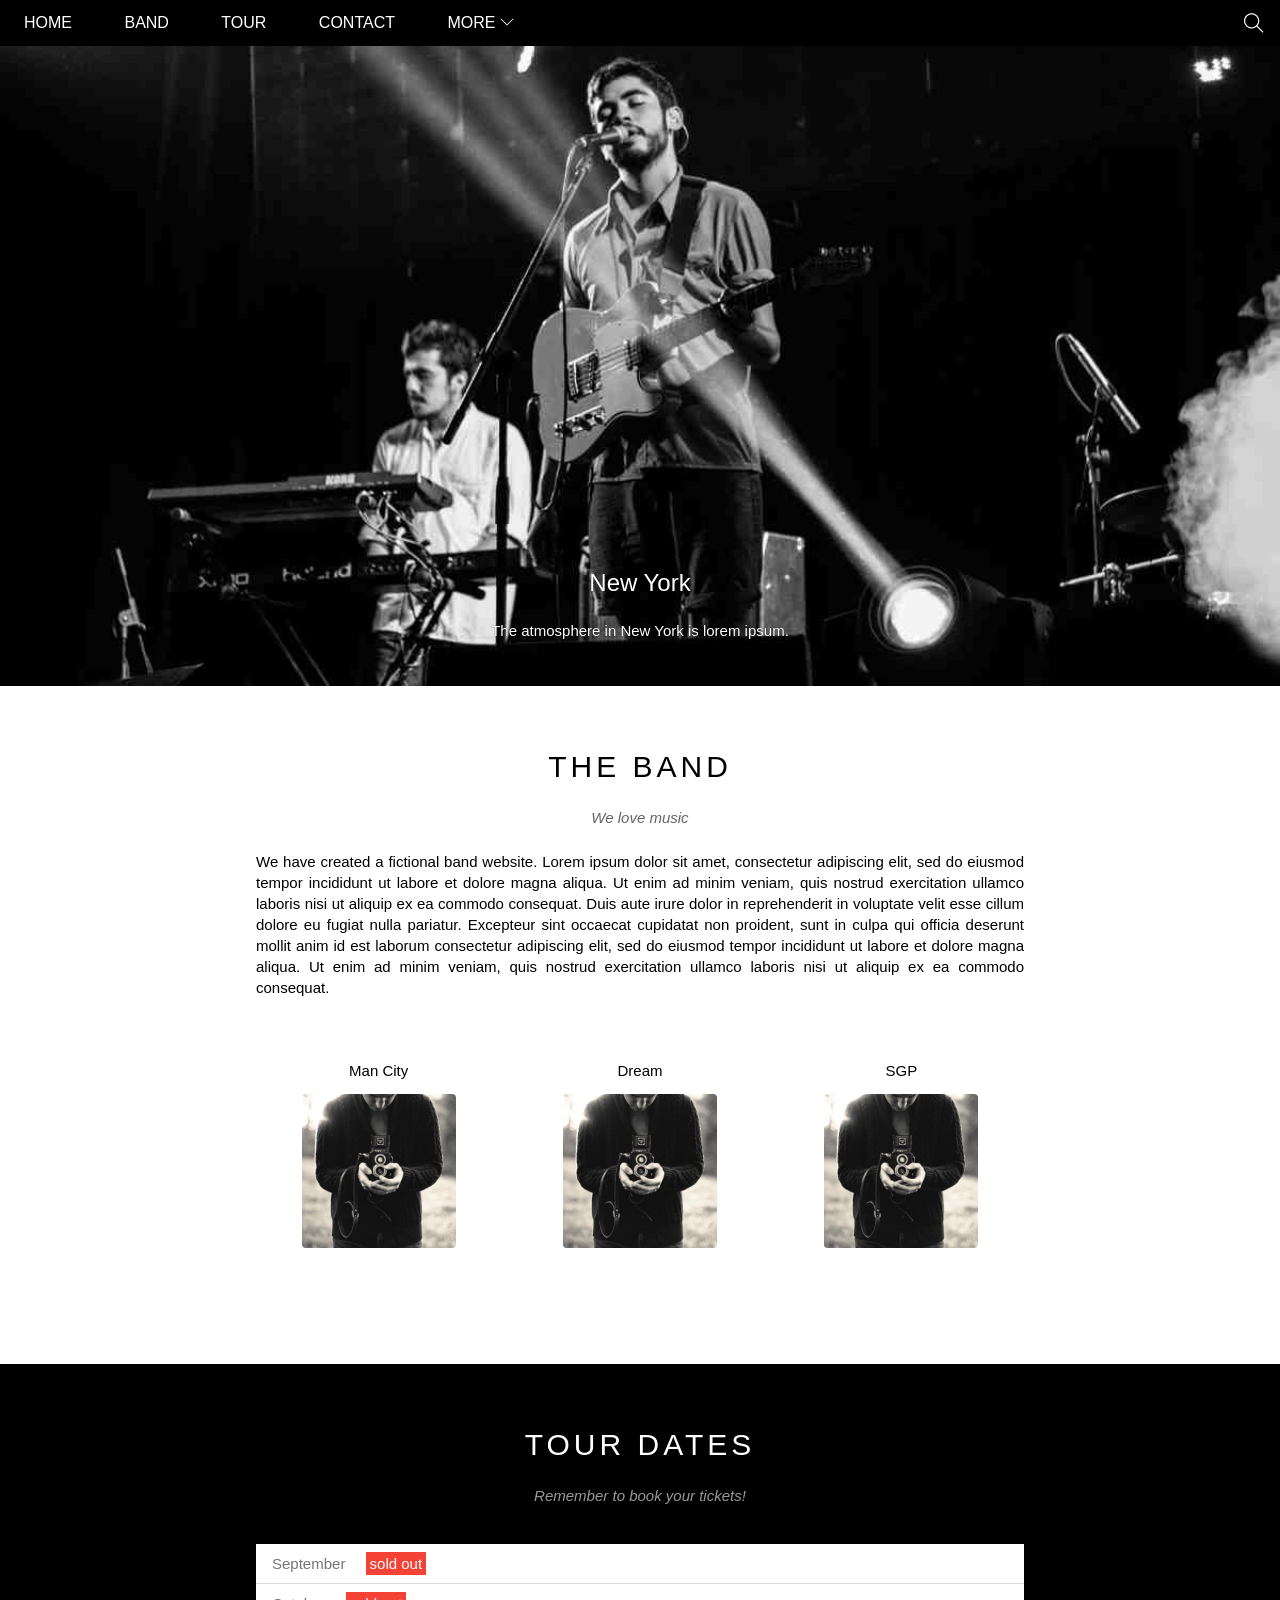
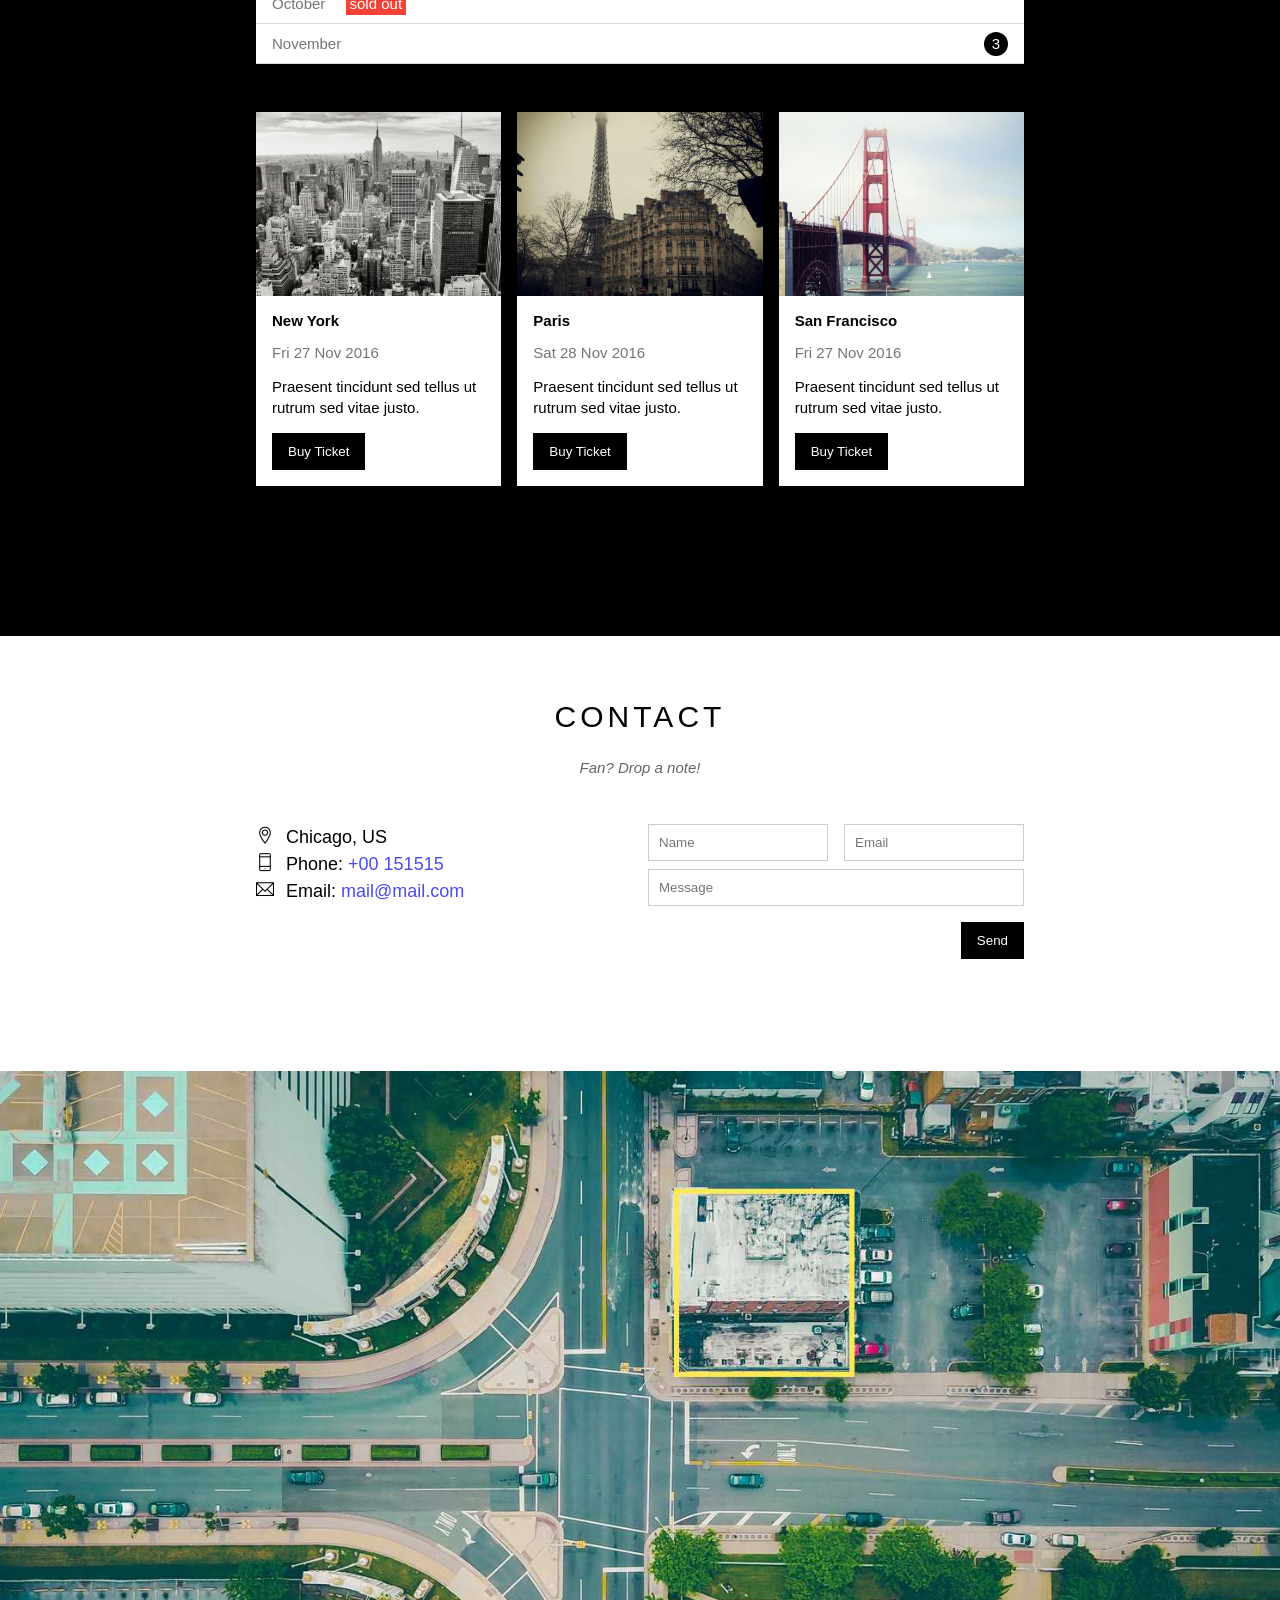
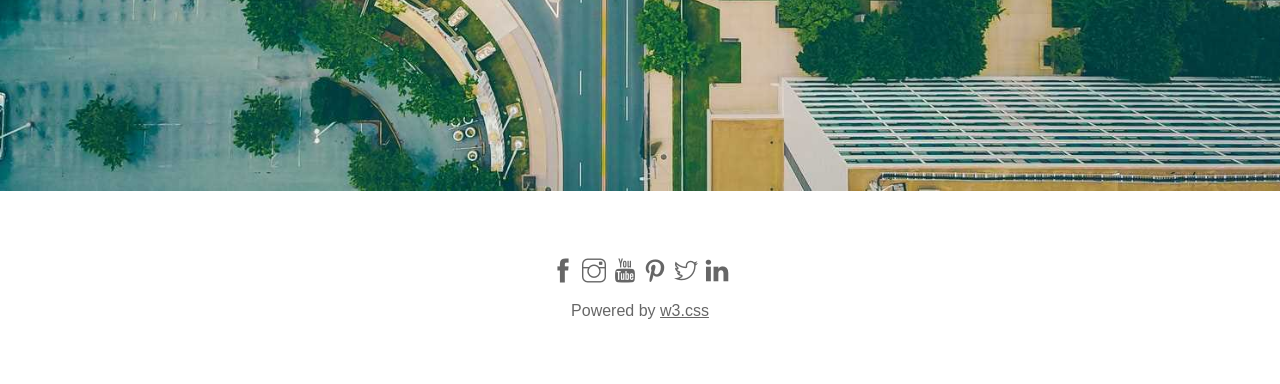
==== index.html @ 6ea6deee "add band web" ====
<!DOCTYPE html>
<html lang="en">
<head>
    <meta charset="UTF-8">
    <meta name="viewport" content="width=device-width, initial-scale=1.0">
    <title>TheBand</title>
    
    <link rel="stylesheet" href="./assets/css/style.css">
    <link rel="stylesheet" href="./assets/css/responsive.css">
    <link rel="stylesheet" href="./assets/fonts/themify-icons/themify-icons.css">

<body>
 <div id="main">
    <div id="header">
        <!-- begin nav -->
        <ul id="nav">
            <li><a href="#">Home</a></li>
            <li><a href="#band">Band</a></li>
            <li><a href="#tour">Tour</a></li>
            <li><a href="#contact">Contact</a></li>
            <li>
                
                <a href="#">
                    More
                    <i class="nav-arrow-down ti-angle-down"></i>
                </a>
                <ul class="subnav"> <!-- thằng này là ul quản lý trực tiếp nên thay bằng div sẽ ko còn tính list -->
                    <li><a href="#">Merchandise</a></li>
                    <li><a href="#">Extras</a></li>
                    <li><a href="#">Media</a></li>
                </ul>
            </li>
        </ul>

        <!-- end: nav -->
        
         <!--moblie-menu   -->
        <div id="moblie-menu" class="moblie-menu-btn">
            <i class="menu-icon ti-menu"></i>
        </div>
        <!-- begin search  -->
        <div class="search-btn">
            <i class="search-icon ti-search"></i>
        </div>
        <!-- end search -->
    </div>

    <div id="slider">
        <div class="text-content">
            <h2 class="text-heading">New York</h2>
            <div class="text-description">The atmosphere in New York is lorem ipsum.</div>
        </div>
    </div>

    <div id="content">
        
            <!-- about -->
            <div id="band" class="content-section">
                <h2 class="section-heading">THE BAND</h2>
                <p class="section-sub-heading">We love music</p>
                <p class="about-text">We have created a fictional band website. Lorem ipsum dolor sit amet, consectetur adipiscing elit, sed do eiusmod tempor incididunt ut labore et dolore magna aliqua. Ut enim ad minim veniam, quis nostrud exercitation ullamco laboris nisi ut aliquip ex ea commodo consequat. Duis aute irure dolor in reprehenderit in voluptate velit esse cillum dolore eu fugiat nulla pariatur. Excepteur sint occaecat cupidatat non proident, sunt in culpa qui officia deserunt mollit anim id est laborum consectetur adipiscing elit, sed do eiusmod tempor incididunt ut labore et dolore magna aliqua. Ut enim ad minim veniam, quis nostrud exercitation ullamco laboris nisi ut aliquip ex ea commodo consequat.
                </p>
                <div class="row members-list">
                    <!-- thêm col col-third  thừa hưởng thuộc tính cột -->
                    <div class="col col-third s-col-full mt-32 text-center">
                        <p class="member-name">Man City</p>
                        <img src="./assets/img/band/member.jpg" alt="Name"class="member-img">
                    </div>
                    <!-- item 2 -->
                    <div class="col col-third s-col-full mt-32 text-center">
                        <p class="member-name">Dream</p>
                        <img src="./assets/img/band/member.jpg" alt="Name"class="member-img">
                    </div>
                    <!-- item 3 -->
                    <div class="col col-third s-col-full mt-32 text-center">
                        <p class="member-name">SGP</p>
                        <img src="./assets/img/band/member.jpg" alt="Name" class="member-img">
                    </div>

                    <div class="clear"></div>
                </div>

            </div>

            <!-- Tour-section -->
            <div id="tour" class="tour-section">
                <div class="content-section">
                    <h2 class="section-heading textwhile">TOUR DATES </h2>
                    <p class="section-sub-heading textwhile">Remember to book your tickets! </p>
                    
                    <!-- ticket -->
                <ul class="ticket-list">
                    <li>September <span class="sold-out">sold out </span></li>
                    <li>October  <span class="sold-out">sold out </span></li>
                    <li>November <span class="quantity">3</span></li>
                </ul>

                    <!-- place -->
                    <div class="row place-list">
                        <div class="col col-third s-col-full mt-32">
                            <img src="./assets/img/places/place1.jpg" alt="NewYork" class="place-img">
                            <div class="place-body">
                                <h3 class="place-heading">New York</h3>
                                <p class="place-time">Fri 27 Nov 2016</p>
                                <p class="place-desc">Praesent tincidunt sed tellus ut rutrum sed vitae justo.</p>
                                <button href="" class="btn js-buy-tickets s-full-width">Buy Ticket</button>
                            </div>
                        </div>

                        <div class="col col-third s-col-full mt-32">
                            <img src="./assets/img/places/place2.jpg" alt="NewYork" class="place-img">
                            <div class="place-body">
                                <h3 class="place-heading">Paris</h3>
                                <p class="place-time">Sat 28 Nov 2016</p>
                                <p class="place-desc">Praesent tincidunt sed tellus ut rutrum sed vitae justo.</p>
                                <button href="" class="btn js-buy-tickets s-full-width">Buy Ticket</button>
                            </div>
                        </div>

                        <div class="col col-third s-col-full mt-32">
                            <img src="./assets/img/places/place3.jpg" alt="NewYork" class="place-img">
                            <div class="place-body">
                                <h3 class="place-heading">San Francisco
                                </h3>
                                <p class="place-time">Fri 27 Nov 2016</p>
                                <p class="place-desc">Praesent tincidunt sed tellus ut rutrum sed vitae justo.</p>
                                <button href="" class="btn js-buy-tickets s-full-width">Buy Ticket</button>
                            </div>
                        </div>

                        <div class="clear"></div>

                    </div>

                </div>

            </div>

            <!-- CONTACT -->
            <div id="contact" class="content-section">
                <h2 class="section-heading">CONTACT </h2>
                <p class="section-sub-heading">Fan? Drop a note! </p>
           
                <div class="row contact-content">
                    <div class="col col-half s-col-full contact-info">
                        <p><i class="ti-location-pin"></i>Chicago, US</p>
                        <p><i class="ti-mobile"></i>Phone: <a href="tel:+00 151515">+00 151515</a></p>
                        <p><i class="ti-email"></i>Email: <a href="mailto:mail@mail.com">mail@mail.com</a> </p>
                       
                    </div>
                    <div class="col col-half s-col-full contact-form">
                        <form action="">

                                <div class="row">
                                    <div class="col col-half s-col-full">
                                        <input type="text" name="" id="" placeholder="Name" required class="form-control">
                                    </div>
                                    
                                    <div class="col col-half s-col-full s-mt-8">
                                        <input type="text" name="" id="" placeholder="Email" required class="form-control">
                                    </div>
                                    <!-- <div class="clear"></div> -->
                                </div>
                                 
                                <div class="row mt-8">
                                    <div class="col col-full">
                                        <input type="text" name="" id="" placeholder="Message"  class="form-control ">
                                    </div>
                                </div>

                                <input class="contact-submit-btn btn mt-16 pull-right s-full-width" type="submit" value="Send">
                        </form>

                    </div>
                </div>
            </div>
            <!-- end Contact section -->
            <div class="map-section">
                <img src="assets/img/map.jpg" alt="Map">
            </div>
            
    </div>

    <div id="footer">
        <div class="socials-list">
            <a href=""><i class="ti-facebook"></i></a>
            <a href=""><i class="ti-instagram"></i></a>
            <a href=""><i class="ti-youtube"></i></a>
            <a href=""><i class="ti-pinterest"></i></a>
            <a href=""><i class="ti-twitter"></i></a>
            <a href=""><i class="ti-linkedin"></i></a>
        </div>
        <p class="coppyright">Powered by <a href="">w3.css</a> </p>
    </div>

 </div>



<!-- modal js-modal -->
 <div class="modal js-modal">
    <div class="modal-container js-modal-container">
        <div class="modal-close js-modal-close">
            <i class="ti-close"></i>
        </div>

        <header class="modal-header">
            <i class="modal-heading-icon ti-bag"></i>
            Tickets
        </header>

        <div class="modal-body">
            <label for="ticket-quantity" class="modal-label">
                <i class="ti-shopping-cart"></i>
                Tickets, $15 per person
            </label>
            <input id="ticket-quantity" type="text" class="modal-input" placeholder="How many?">

            <label for="ticket-email" class="modal-label">
                <i class="ti-user"></i>
                Send To
            </label>
            <input id="ticket-email" type="text" class="modal-input" placeholder="Enter Email">
            
            <button class="buy-tickets">
                Pay
                <i class="ti-check"></i>
            </button>
        </div>

        <footer class="modal-footer">
            <p class="modal-help">Need <a href="#">Help?</a></p>
        </footer>

    </div>

 </div>

 <!--reponsive  -->
 <script>
   var header = document.getElementById('header');
   var moblieMenu = document.getElementById('moblie-menu');
   var headerHeight = header.clientHeight;
//đóng mở moblie menu
   moblieMenu.onclick=function(){
    var isClose = header.clientHeight===headerHeight ;
    // có bug ìf ss trực tiếp clientHeight=== 46;
    if(isClose){
        header.style.height='auto';
    }else{
        header.style.height='46px';
    }
   }
   //tự động đóng menu
   var menuItems =document.querySelectorAll('#nav li a[href*="#"]');
   for(var i=0;i<menuItems.length;i++){
    var menuItem=menuItems[i];

    menuItem.onclick=function(event){       
        //anh chị em liền kế chứa sub nav this thằng bấm kt ae liền kề
        var isParentMenu =this.nextElementSibling&&this.nextElementSibling.classList.contains('subnav');
        console.log(this);
            if(!isParentMenu){
            header.style.height=null;}
            else{
                event.preventDefault();
            }
        }

   }


 </script>

<!-- modal js -->
 <script>
    //gọi biến mới
    const buyBtns = document.querySelectorAll('.js-buy-tickets')
    const modal = document .querySelector('.js-modal')
    const modalClose = document .querySelector('.js-modal-close')
    const modalContainer =document .querySelector('.js-modal-container')
    //hiển thị mdal mua vé (thêm class open và modal)
    function showBuyTickets(){
        modal.classList.add('open')
    }
    //hàm ẩn modal mua vé (gỡ bỏ class open vào modal)
    function hideBuyTickets(){
        modal.classList.remove('open')
    }
    //lặp qua từng thẻ button và nghe hành vi click
    for(const buyBtn of buyBtns ){
        buyBtn.addEventListener('click',showBuyTickets)
        
    }
    //nghe click vào close
    modalClose.addEventListener('click',hideBuyTickets)
   
    //tính chất nổi bọt của sự kiện
    modal.addEventListener('click',hideBuyTickets)
    //ngừng hành vi nổi bọt từ modalContainer
    modalContainer.addEventListener('click',function () {
        event.stopImmediatePropagation()
    })
 </script>

</body>
</html>
---- assets/css/style.css ----
/* reset Css */
*{
    padding: 0;
    margin: 0;
    box-sizing: border-box;
}
html {
    font-family: Arial, Helvetica, sans-serif;
    scroll-behavior: smooth;
}

/*
----Quy tắc---- 
1.Từ trên xuống dưới
2.Từ ngoài vào trong
3.Tổng quan đến chi tiết 
*/

/* 
1. Vị trí
2. Kích thước (with,height)
3. Kiểu dáng
4. Màu sắc
 */
/* common */
.clear{
    clear: both;
}

.textwhile{
    color: #ffff !important;
}

.text-center{
    text-align: center !important;
}

.row{
    margin-left: -8px;
    margin-right: -8px;
}
.row::after{
    content: " ";
    display: block;
    clear: both;
}
/* thừa hưởng class col và tái sử dụng đc trong tương lai*/
.col{
    float:left;
    padding-left: 8px;
    padding-right: 8px;
}
.col-full{
    width: 100%;
}
.col-half{
    width: 50%;
}
.col-third{
    width: 33.33333%;
}

.mt-8{
    margin-top: 8px !important; 
}
.mt-16{
    margin-top: 16px !important; 
}
.mt-32{
    margin-top: 32px !important; 
}

.btn{
    display: inline-block;
    background-color: #000;
    color: #fff;
    text-decoration: none;
    padding: 11px 16px;
    border: none;
    cursor: pointer;
    appearance: none;
    /* -webkit-appearance: none; nếu mở bằng safari */
}

.btn:hover{
    background-color: #ccc;
    color: #000;
}

.pull-right{
    float: right !important;
}
    
 /* main */

#header{
    position: fixed;
    top: 0;
    width: 100%;
    height: 46px;
    background-color: #000;
    z-index: 1;  
}
#nav{
    display: inline-block;
}
#nav, .subnav {
 list-style-type:none;
}
#nav > li{
    display: inline-block;
}
#nav  li{
    /* display: inline-block; */
    position: relative;
  
}
#nav>li>a{
    color: #fff;
    text-transform: uppercase;
}
#nav li a{
    text-decoration: none;
    line-height: 46px;
    padding: 0 24px;
    display: block;
}
#nav li:hover .subnav{
    display: block;
}
#nav >li:hover > a,
#nav .subnav li:hover a
/* #nav li:hover > a */
{
    color: #000;
    background-color: #ccc;
}

#nav .subnav{
    /* để subnav trực tiếp tương lai sẽ trùng */
    display: none;
    position: absolute;   /* đang lấy thằng #nav  li làm gốc */
    background-color: #fff;
    box-shadow: 0 0 10px rgba(0,0 ,0, 0.3);
    min-width: 160px;
    /* set vị trí chắc */
    top: 100%;
    left: 0;
}

#nav .subnav a{
    color: #000;
    padding: 0 12px;
    line-height: 38px;
}
#nav .nav-arrow-down{
    font-size: 14px;
}

#header .moblie-menu-btn{
    position: absolute;
    top: 0px;
    right: 0px;
    display: none;
}
#header .moblie-menu-btn,
#header .search-btn{
    float: right;
    /* kéo sang phải */
    padding: 0 16px;
}
#header .moblie-menu-btn:hover{
    color: #000;
    background-color: #ccc;
}
#header .moblie-menu-btn:hover .menu-icon{
    color: #000;
}
#header .search-btn:hover{
    background-color: #f44336;
    cursor: pointer;
}
#header .menu-icon,
#header .search-icon{
    color: #ffff;
    font-size: 20px;
    line-height: 46px;
}
#slider{
    position: relative;
    margin-top: 46px;
    padding-top: 50%;
    /* chiều cao = 50% chiều ngang của chinh nó */
    background: url('../img/slider/slider1.jpg') top center / cover no-repeat;
}
#slider .text-content{
    position: absolute;
    bottom: 47px;
    color: #ffff;
    text-align: center;
    width: 100%;
    text-shadow: 0 0 1px #000;
    /* Cach 2 : Căn giữa */
    /* left: 50%;
    transform: translateX(-50%); */
    /* or right =0; left =0 */
}

.text-heading{
    font-weight: 500;
    font-size: 24px;
}

.text-description{
    font-size: 15px;
    margin-top: 25px;
    text-shadow: 0 0 1px #000;
}

#content .content-section{
    width: 800px;
    max-width: 100%;
    padding: 64px 0 112px;
    margin-left: auto;
    margin-right: auto;
    padding-left: 16px;
    padding-right: 16px;
}
#content .section-heading{
    text-align: center;
    font-size: 30px;
    font-weight: 500;
    letter-spacing: 4px;
}

#content .section-sub-heading{
    text-align: center;
    font-size: 15px;
    margin-top: 25px;
    font-style: italic;
    opacity: 0.6;
}
#content .about-text{
    margin-top: 25px;
    font-size: 15px;
    text-align: justify;
    line-height: 1.4;
}
#content .members-list{
    margin-top: 32px;
  
    
}

#content .member-name{
    font-size: 15px;
}
#content .member-img{
    width: 154px;
    margin-top: 15px;
    border-radius: 4px;
}


/* Tour-section */
.tour-section{
    background-color: #000;
}
.ticket-list{
    background-color: #fff;
    margin-top: 40px;
    list-style: none;
}
.ticket-list li{
    color: #757575;
    font-size: 15px;
    padding: 11px 16px;
    border-bottom: 1px solid #ddd;
}
.ticket-list .sold-out{
    background-color: #f44336;
    padding: 3px 4px;
    color: #ffff;
    margin: 0 0 0 16px;

}
.ticket-list .quantity{
    float: right;
    width: 24px;
    height:24px ;
    border-radius: 50%;    
    background-color: #000;
    text-align: center;
    line-height: 24px;
    color: #ffff;
    margin-top: -3px;
    /* magin - có foat mới dùng được
    nó thành block mới đặt with heigh đc*/
}

/* Place */
.place-list{
    margin-top: 16px;
    margin-bottom: 38px;
}

.place-img{
    width: 100%;
    display: block;
}
.place-img:hover{
    opacity: 0.8;
}
.place-body{
    padding: 16px;
    font-size: 15px;
    background-color: #ffff;
}

.place-heading{
    font-size: 15px;
    font-weight: 600;

}

.place-time{
margin-top: 15px;
color: #757575;
}

.place-desc{
margin: 15px 0;
line-height: 1.4;
}




/* contact from */
.contact-content{
    margin-top:48px ;

}
.contact-info{
    font-size:18px;
    line-height: 1.5;
}
.contact-info i[ class*="ti-"]{
    width: 30px;
    display: inline-block;
}
.contact-info a{
    color: #0000ee;
    opacity:0.7;
    text-decoration: none;
}
.contact-info a:hover{
    color: #0000ee;
    opacity:1;
}
.contact-form{
    font-size: 15px;
}

.contact-form .form-control{
    padding:10px ;
    border:1px solid;
    width: 100%;
    color: #ccc;
}
/* Map section*/
.map-section img{
    width: 100%;

}

/* footer */
#footer{
    padding: 64px 16px;
    text-align: center;

}

#footer .socials-list{
    font-size: 24px;
}

#footer .socials-list a{
    color: rgba(0,0,0,0.6);
    text-decoration: none;
}

#footer .coppyright a:hover,
#footer .socials-list a:hover{
    color: rgba(0,0,0,0.4);
}

#footer .coppyright{
  margin-top: 15px;
  color: rgba(0,0,0,0.6);
}
#footer .coppyright a{
    color: rgba(0,0,0,0.6);
  }

/* modal */
.modal{
    position: fixed;
    top: 0;
    right: 0;
    left: 0;
    bottom: 0;
    background-color: rgba(0,0 ,0, 0.3);
    align-items: center;
    justify-content: center;
    display: none;
    /* ẩn hiện tiket */
}
.modal.open{
    /* class ni để tạm js bật nó lên */
    display: flex;
}

.modal-container{
    background-color: #fff;
    width: 900px;
    max-width: calc(100% - 32px);
    min-height: 200px;
    position: relative;
    animation: modalFadeIn ease.5s;
}
header.modal-header {
    background-color: rgb(0, 150, 136);
    height: 130px;
    display: flex;
    align-items: center;
    justify-content: center;
    font-size: 30px;
    color: #ffff;
}
.modal-heading-icon {
    margin-right: 16px;
}
.modal-close {
    position: absolute;
    right: 0;
    top: 0;
    padding: 16px;
    cursor:pointer;
    opacity: 0.9;
}
.modal-close:hover{
    opacity: 1;
}
.modal-body {
    padding: 16px;
}
.modal-label {
    display: block;
    font-size: 15px;
    margin-bottom: 12px;
}
.modal-input {
    padding: 10px;
    border: 1px solid #ccc;
    font-size: 15px;
    width: 100%;
    margin-bottom: 24px;
}
.buy-tickets {
    background-color: #009688;
    color: #ffff;
    width: 100%;
    padding: 18px;
    text-transform: uppercase;
    cursor: pointer;
    border: none;
}
.buy-tickets:hover{
    opacity: 0.9;
    background-color: #ccc;
    color: #000;
}
.modal-footer{
    padding:16px;
    text-align: right;
}
.modal-footer a{
    color: rgb(33, 150, 243);
}

@keyframes modalFadeIn{
    from{
        opacity: 0;
        transform :translateY(-140px);
    }
    to{
        opacity: 1;
        transform : translateY(0);
    }
}
---- assets/css/responsive.css ----
/* break point */
/* tablet and moblie */
@media (max-width :63.9375em){
    .btn{
        padding: 15px 16px;
    }
    #nav .subnav a{
        padding: 5px 12px;
    }
    .contact-form .form-control{
        padding: 15px;
        font-size: 16px;
    }
    .contact-info{
        line-height: 2;
    }
    .contact-submit-btn {
        font-size: 16px;
    }
    .socials-list 
    {
        font-size: 48px;
    }
    #footer .socials-list a {
        margin: 0 8px ;
    }
    #footer .coppyright a {
        padding: 12px 0 ;
        display: inline-block;
    }
}
/* moblie */
@media(max-width:46.1875em)
{
    .s-full-width,
    .s-col-full{
        width: 100% !important;
    }
    .s-mt-8{
        margin-top: 8px !important;
    }
    #nav{
        display: block;
    }
    #nav li a{
        padding :1px 24px;
    }
    #nav .subnav {
        position: initial; /* trở về mặc định, thành con của header nên header ẩn nó đi được dòng 60 */
        background-color: #333;
    }
    #nav .subnav a {
        color: #fff;
        padding:5px 41px;
    }
    #nav > li {
        display: block;
    }
    #nav >li:first-child{
        display: inline-block;
    }
    #header{
        overflow: hidden;
    }
    #header .moblie-menu-btn{
        display: block;
    }
    #header .search-btn{
        display: none;
    }
    /* #content .member-item{
        margin-top: 30px;
        width: 100%;
    } */
    #content .member-img{
        width: 60%;
    }
    .contact-form{
        margin-top: 32px;
    }
}
/*  
PC     > 1024px 
TABLET >=740&&<1024PX 
MOBiLE < 740px
*/
---- assets/fonts/themify-icons/themify-icons.css ----
@font-face {
	font-family: 'themify';
	src:url('fonts/themify.eot?-fvbane');
	src:url('fonts/themify.eot?#iefix-fvbane') format('embedded-opentype'),
		url('fonts/themify.woff?-fvbane') format('woff'),
		url('fonts/themify.ttf?-fvbane') format('truetype'),
		url('fonts/themify.svg?-fvbane#themify') format('svg');
	font-weight: normal;
	font-style: normal;
}

[class^="ti-"], [class*=" ti-"] {
	font-family: 'themify';
	speak: none;
	font-style: normal;
	font-weight: normal;
	font-variant: normal;
	text-transform: none;
	line-height: 1;

	/* Better Font Rendering =========== */
	-webkit-font-smoothing: antialiased;
	-moz-osx-font-smoothing: grayscale;
}

.ti-wand:before {
	content: "\e600";
}
.ti-volume:before {
	content: "\e601";
}
.ti-user:before {
	content: "\e602";
}
.ti-unlock:before {
	content: "\e603";
}
.ti-unlink:before {
	content: "\e604";
}
.ti-trash:before {
	content: "\e605";
}
.ti-thought:before {
	content: "\e606";
}
.ti-target:before {
	content: "\e607";
}
.ti-tag:before {
	content: "\e608";
}
.ti-tablet:before {
	content: "\e609";
}
.ti-star:before {
	content: "\e60a";
}
.ti-spray:before {
	content: "\e60b";
}
.ti-signal:before {
	content: "\e60c";
}
.ti-shopping-cart:before {
	content: "\e60d";
}
.ti-shopping-cart-full:before {
	content: "\e60e";
}
.ti-settings:before {
	content: "\e60f";
}
.ti-search:before {
	content: "\e610";
}
.ti-zoom-in:before {
	content: "\e611";
}
.ti-zoom-out:before {
	content: "\e612";
}
.ti-cut:before {
	content: "\e613";
}
.ti-ruler:before {
	content: "\e614";
}
.ti-ruler-pencil:before {
	content: "\e615";
}
.ti-ruler-alt:before {
	content: "\e616";
}
.ti-bookmark:before {
	content: "\e617";
}
.ti-bookmark-alt:before {
	content: "\e618";
}
.ti-reload:before {
	content: "\e619";
}
.ti-plus:before {
	content: "\e61a";
}
.ti-pin:before {
	content: "\e61b";
}
.ti-pencil:before {
	content: "\e61c";
}
.ti-pencil-alt:before {
	content: "\e61d";
}
.ti-paint-roller:before {
	content: "\e61e";
}
.ti-paint-bucket:before {
	content: "\e61f";
}
.ti-na:before {
	content: "\e620";
}
.ti-mobile:before {
	content: "\e621";
}
.ti-minus:before {
	content: "\e622";
}
.ti-medall:before {
	content: "\e623";
}
.ti-medall-alt:before {
	content: "\e624";
}
.ti-marker:before {
	content: "\e625";
}
.ti-marker-alt:before {
	content: "\e626";
}
.ti-arrow-up:before {
	content: "\e627";
}
.ti-arrow-right:before {
	content: "\e628";
}
.ti-arrow-left:before {
	content: "\e629";
}
.ti-arrow-down:before {
	content: "\e62a";
}
.ti-lock:before {
	content: "\e62b";
}
.ti-location-arrow:before {
	content: "\e62c";
}
.ti-link:before {
	content: "\e62d";
}
.ti-layout:before {
	content: "\e62e";
}
.ti-layers:before {
	content: "\e62f";
}
.ti-layers-alt:before {
	content: "\e630";
}
.ti-key:before {
	content: "\e631";
}
.ti-import:before {
	content: "\e632";
}
.ti-image:before {
	content: "\e633";
}
.ti-heart:before {
	content: "\e634";
}
.ti-heart-broken:before {
	content: "\e635";
}
.ti-hand-stop:before {
	content: "\e636";
}
.ti-hand-open:before {
	content: "\e637";
}
.ti-hand-drag:before {
	content: "\e638";
}
.ti-folder:before {
	content: "\e639";
}
.ti-flag:before {
	content: "\e63a";
}
.ti-flag-alt:before {
	content: "\e63b";
}
.ti-flag-alt-2:before {
	content: "\e63c";
}
.ti-eye:before {
	content: "\e63d";
}
.ti-export:before {
	content: "\e63e";
}
.ti-exchange-vertical:before {
	content: "\e63f";
}
.ti-desktop:before {
	content: "\e640";
}
.ti-cup:before {
	content: "\e641";
}
.ti-crown:before {
	content: "\e642";
}
.ti-comments:before {
	content: "\e643";
}
.ti-comment:before {
	content: "\e644";
}
.ti-comment-alt:before {
	content: "\e645";
}
.ti-close:before {
	content: "\e646";
}
.ti-clip:before {
	content: "\e647";
}
.ti-angle-up:before {
	content: "\e648";
}
.ti-angle-right:before {
	content: "\e649";
}
.ti-angle-left:before {
	content: "\e64a";
}
.ti-angle-down:before {
	content: "\e64b";
}
.ti-check:before {
	content: "\e64c";
}
.ti-check-box:before {
	content: "\e64d";
}
.ti-camera:before {
	content: "\e64e";
}
.ti-announcement:before {
	content: "\e64f";
}
.ti-brush:before {
	content: "\e650";
}
.ti-briefcase:before {
	content: "\e651";
}
.ti-bolt:before {
	content: "\e652";
}
.ti-bolt-alt:before {
	content: "\e653";
}
.ti-blackboard:before {
	content: "\e654";
}
.ti-bag:before {
	content: "\e655";
}
.ti-move:before {
	content: "\e656";
}
.ti-arrows-vertical:before {
	content: "\e657";
}
.ti-arrows-horizontal:before {
	content: "\e658";
}
.ti-fullscreen:before {
	content: "\e659";
}
.ti-arrow-top-right:before {
	content: "\e65a";
}
.ti-arrow-top-left:before {
	content: "\e65b";
}
.ti-arrow-circle-up:before {
	content: "\e65c";
}
.ti-arrow-circle-right:before {
	content: "\e65d";
}
.ti-arrow-circle-left:before {
	content: "\e65e";
}
.ti-arrow-circle-down:before {
	content: "\e65f";
}
.ti-angle-double-up:before {
	content: "\e660";
}
.ti-angle-double-right:before {
	content: "\e661";
}
.ti-angle-double-left:before {
	content: "\e662";
}
.ti-angle-double-down:before {
	content: "\e663";
}
.ti-zip:before {
	content: "\e664";
}
.ti-world:before {
	content: "\e665";
}
.ti-wheelchair:before {
	content: "\e666";
}
.ti-view-list:before {
	content: "\e667";
}
.ti-view-list-alt:before {
	content: "\e668";
}
.ti-view-grid:before {
	content: "\e669";
}
.ti-uppercase:before {
	content: "\e66a";
}
.ti-upload:before {
	content: "\e66b";
}
.ti-underline:before {
	content: "\e66c";
}
.ti-truck:before {
	content: "\e66d";
}
.ti-timer:before {
	content: "\e66e";
}
.ti-ticket:before {
	content: "\e66f";
}
.ti-thumb-up:before {
	content: "\e670";
}
.ti-thumb-down:before {
	content: "\e671";
}
.ti-text:before {
	content: "\e672";
}
.ti-stats-up:before {
	content: "\e673";
}
.ti-stats-down:before {
	content: "\e674";
}
.ti-split-v:before {
	content: "\e675";
}
.ti-split-h:before {
	content: "\e676";
}
.ti-smallcap:before {
	content: "\e677";
}
.ti-shine:before {
	content: "\e678";
}
.ti-shift-right:before {
	content: "\e679";
}
.ti-shift-left:before {
	content: "\e67a";
}
.ti-shield:before {
	content: "\e67b";
}
.ti-notepad:before {
	content: "\e67c";
}
.ti-server:before {
	content: "\e67d";
}
.ti-quote-right:before {
	content: "\e67e";
}
.ti-quote-left:before {
	content: "\e67f";
}
.ti-pulse:before {
	content: "\e680";
}
.ti-printer:before {
	content: "\e681";
}
.ti-power-off:before {
	content: "\e682";
}
.ti-plug:before {
	content: "\e683";
}
.ti-pie-chart:before {
	content: "\e684";
}
.ti-paragraph:before {
	content: "\e685";
}
.ti-panel:before {
	content: "\e686";
}
.ti-package:before {
	content: "\e687";
}
.ti-music:before {
	content: "\e688";
}
.ti-music-alt:before {
	content: "\e689";
}
.ti-mouse:before {
	content: "\e68a";
}
.ti-mouse-alt:before {
	content: "\e68b";
}
.ti-money:before {
	content: "\e68c";
}
.ti-microphone:before {
	content: "\e68d";
}
.ti-menu:before {
	content: "\e68e";
}
.ti-menu-alt:before {
	content: "\e68f";
}
.ti-map:before {
	content: "\e690";
}
.ti-map-alt:before {
	content: "\e691";
}
.ti-loop:before {
	content: "\e692";
}
.ti-location-pin:before {
	content: "\e693";
}
.ti-list:before {
	content: "\e694";
}
.ti-light-bulb:before {
	content: "\e695";
}
.ti-Italic:before {
	content: "\e696";
}
.ti-info:before {
	content: "\e697";
}
.ti-infinite:before {
	content: "\e698";
}
.ti-id-badge:before {
	content: "\e699";
}
.ti-hummer:before {
	content: "\e69a";
}
.ti-home:before {
	content: "\e69b";
}
.ti-help:before {
	content: "\e69c";
}
.ti-headphone:before {
	content: "\e69d";
}
.ti-harddrives:before {
	content: "\e69e";
}
.ti-harddrive:before {
	content: "\e69f";
}
.ti-gift:before {
	content: "\e6a0";
}
.ti-game:before {
	content: "\e6a1";
}
.ti-filter:before {
	content: "\e6a2";
}
.ti-files:before {
	content: "\e6a3";
}
.ti-file:before {
	content: "\e6a4";
}
.ti-eraser:before {
	content: "\e6a5";
}
.ti-envelope:before {
	content: "\e6a6";
}
.ti-download:before {
	content: "\e6a7";
}
.ti-direction:before {
	content: "\e6a8";
}
.ti-direction-alt:before {
	content: "\e6a9";
}
.ti-dashboard:before {
	content: "\e6aa";
}
.ti-control-stop:before {
	content: "\e6ab";
}
.ti-control-shuffle:before {
	content: "\e6ac";
}
.ti-control-play:before {
	content: "\e6ad";
}
.ti-control-pause:before {
	content: "\e6ae";
}
.ti-control-forward:before {
	content: "\e6af";
}
.ti-control-backward:before {
	content: "\e6b0";
}
.ti-cloud:before {
	content: "\e6b1";
}
.ti-cloud-up:before {
	content: "\e6b2";
}
.ti-cloud-down:before {
	content: "\e6b3";
}
.ti-clipboard:before {
	content: "\e6b4";
}
.ti-car:before {
	content: "\e6b5";
}
.ti-calendar:before {
	content: "\e6b6";
}
.ti-book:before {
	content: "\e6b7";
}
.ti-bell:before {
	content: "\e6b8";
}
.ti-basketball:before {
	content: "\e6b9";
}
.ti-bar-chart:before {
	content: "\e6ba";
}
.ti-bar-chart-alt:before {
	content: "\e6bb";
}
.ti-back-right:before {
	content: "\e6bc";
}
.ti-back-left:before {
	content: "\e6bd";
}
.ti-arrows-corner:before {
	content: "\e6be";
}
.ti-archive:before {
	content: "\e6bf";
}
.ti-anchor:before {
	content: "\e6c0";
}
.ti-align-right:before {
	content: "\e6c1";
}
.ti-align-left:before {
	content: "\e6c2";
}
.ti-align-justify:before {
	content: "\e6c3";
}
.ti-align-center:before {
	content: "\e6c4";
}
.ti-alert:before {
	content: "\e6c5";
}
.ti-alarm-clock:before {
	content: "\e6c6";
}
.ti-agenda:before {
	content: "\e6c7";
}
.ti-write:before {
	content: "\e6c8";
}
.ti-window:before {
	content: "\e6c9";
}
.ti-widgetized:before {
	content: "\e6ca";
}
.ti-widget:before {
	content: "\e6cb";
}
.ti-widget-alt:before {
	content: "\e6cc";
}
.ti-wallet:before {
	content: "\e6cd";
}
.ti-video-clapper:before {
	content: "\e6ce";
}
.ti-video-camera:before {
	content: "\e6cf";
}
.ti-vector:before {
	content: "\e6d0";
}
.ti-themify-logo:before {
	content: "\e6d1";
}
.ti-themify-favicon:before {
	content: "\e6d2";
}
.ti-themify-favicon-alt:before {
	content: "\e6d3";
}
.ti-support:before {
	content: "\e6d4";
}
.ti-stamp:before {
	content: "\e6d5";
}
.ti-split-v-alt:before {
	content: "\e6d6";
}
.ti-slice:before {
	content: "\e6d7";
}
.ti-shortcode:before {
	content: "\e6d8";
}
.ti-shift-right-alt:before {
	content: "\e6d9";
}
.ti-shift-left-alt:before {
	content: "\e6da";
}
.ti-ruler-alt-2:before {
	content: "\e6db";
}
.ti-receipt:before {
	content: "\e6dc";
}
.ti-pin2:before {
	content: "\e6dd";
}
.ti-pin-alt:before {
	content: "\e6de";
}
.ti-pencil-alt2:before {
	content: "\e6df";
}
.ti-palette:before {
	content: "\e6e0";
}
.ti-more:before {
	content: "\e6e1";
}
.ti-more-alt:before {
	content: "\e6e2";
}
.ti-microphone-alt:before {
	content: "\e6e3";
}
.ti-magnet:before {
	content: "\e6e4";
}
.ti-line-double:before {
	content: "\e6e5";
}
.ti-line-dotted:before {
	content: "\e6e6";
}
.ti-line-dashed:before {
	content: "\e6e7";
}
.ti-layout-width-full:before {
	content: "\e6e8";
}
.ti-layout-width-default:before {
	content: "\e6e9";
}
.ti-layout-width-default-alt:before {
	content: "\e6ea";
}
.ti-layout-tab:before {
	content: "\e6eb";
}
.ti-layout-tab-window:before {
	content: "\e6ec";
}
.ti-layout-tab-v:before {
	content: "\e6ed";
}
.ti-layout-tab-min:before {
	content: "\e6ee";
}
.ti-layout-slider:before {
	content: "\e6ef";
}
.ti-layout-slider-alt:before {
	content: "\e6f0";
}
.ti-layout-sidebar-right:before {
	content: "\e6f1";
}
.ti-layout-sidebar-none:before {
	content: "\e6f2";
}
.ti-layout-sidebar-left:before {
	content: "\e6f3";
}
.ti-layout-placeholder:before {
	content: "\e6f4";
}
.ti-layout-menu:before {
	content: "\e6f5";
}
.ti-layout-menu-v:before {
	content: "\e6f6";
}
.ti-layout-menu-separated:before {
	content: "\e6f7";
}
.ti-layout-menu-full:before {
	content: "\e6f8";
}
.ti-layout-media-right-alt:before {
	content: "\e6f9";
}
.ti-layout-media-right:before {
	content: "\e6fa";
}
.ti-layout-media-overlay:before {
	content: "\e6fb";
}
.ti-layout-media-overlay-alt:before {
	content: "\e6fc";
}
.ti-layout-media-overlay-alt-2:before {
	content: "\e6fd";
}
.ti-layout-media-left-alt:before {
	content: "\e6fe";
}
.ti-layout-media-left:before {
	content: "\e6ff";
}
.ti-layout-media-center-alt:before {
	content: "\e700";
}
.ti-layout-media-center:before {
	content: "\e701";
}
.ti-layout-list-thumb:before {
	content: "\e702";
}
.ti-layout-list-thumb-alt:before {
	content: "\e703";
}
.ti-layout-list-post:before {
	content: "\e704";
}
.ti-layout-list-large-image:before {
	content: "\e705";
}
.ti-layout-line-solid:before {
	content: "\e706";
}
.ti-layout-grid4:before {
	content: "\e707";
}
.ti-layout-grid3:before {
	content: "\e708";
}
.ti-layout-grid2:before {
	content: "\e709";
}
.ti-layout-grid2-thumb:before {
	content: "\e70a";
}
.ti-layout-cta-right:before {
	content: "\e70b";
}
.ti-layout-cta-left:before {
	content: "\e70c";
}
.ti-layout-cta-center:before {
	content: "\e70d";
}
.ti-layout-cta-btn-right:before {
	content: "\e70e";
}
.ti-layout-cta-btn-left:before {
	content: "\e70f";
}
.ti-layout-column4:before {
	content: "\e710";
}
.ti-layout-column3:before {
	content: "\e711";
}
.ti-layout-column2:before {
	content: "\e712";
}
.ti-layout-accordion-separated:before {
	content: "\e713";
}
.ti-layout-accordion-merged:before {
	content: "\e714";
}
.ti-layout-accordion-list:before {
	content: "\e715";
}
.ti-ink-pen:before {
	content: "\e716";
}
.ti-info-alt:before {
	content: "\e717";
}
.ti-help-alt:before {
	content: "\e718";
}
.ti-headphone-alt:before {
	content: "\e719";
}
.ti-hand-point-up:before {
	content: "\e71a";
}
.ti-hand-point-right:before {
	content: "\e71b";
}
.ti-hand-point-left:before {
	content: "\e71c";
}
.ti-hand-point-down:before {
	content: "\e71d";
}
.ti-gallery:before {
	content: "\e71e";
}
.ti-face-smile:before {
	content: "\e71f";
}
.ti-face-sad:before {
	content: "\e720";
}
.ti-credit-card:before {
	content: "\e721";
}
.ti-control-skip-forward:before {
	content: "\e722";
}
.ti-control-skip-backward:before {
	content: "\e723";
}
.ti-control-record:before {
	content: "\e724";
}
.ti-control-eject:before {
	content: "\e725";
}
.ti-comments-smiley:before {
	content: "\e726";
}
.ti-brush-alt:before {
	content: "\e727";
}
.ti-youtube:before {
	content: "\e728";
}
.ti-vimeo:before {
	content: "\e729";
}
.ti-twitter:before {
	content: "\e72a";
}
.ti-time:before {
	content: "\e72b";
}
.ti-tumblr:before {
	content: "\e72c";
}
.ti-skype:before {
	content: "\e72d";
}
.ti-share:before {
	content: "\e72e";
}
.ti-share-alt:before {
	content: "\e72f";
}
.ti-rocket:before {
	content: "\e730";
}
.ti-pinterest:before {
	content: "\e731";
}
.ti-new-window:before {
	content: "\e732";
}
.ti-microsoft:before {
	content: "\e733";
}
.ti-list-ol:before {
	content: "\e734";
}
.ti-linkedin:before {
	content: "\e735";
}
.ti-layout-sidebar-2:before {
	content: "\e736";
}
.ti-layout-grid4-alt:before {
	content: "\e737";
}
.ti-layout-grid3-alt:before {
	content: "\e738";
}
.ti-layout-grid2-alt:before {
	content: "\e739";
}
.ti-layout-column4-alt:before {
	content: "\e73a";
}
.ti-layout-column3-alt:before {
	content: "\e73b";
}
.ti-layout-column2-alt:before {
	content: "\e73c";
}
.ti-instagram:before {
	content: "\e73d";
}
.ti-google:before {
	content: "\e73e";
}
.ti-github:before {
	content: "\e73f";
}
.ti-flickr:before {
	content: "\e740";
}
.ti-facebook:before {
	content: "\e741";
}
.ti-dropbox:before {
	content: "\e742";
}
.ti-dribbble:before {
	content: "\e743";
}
.ti-apple:before {
	content: "\e744";
}
.ti-android:before {
	content: "\e745";
}
.ti-save:before {
	content: "\e746";
}
.ti-save-alt:before {
	content: "\e747";
}
.ti-yahoo:before {
	content: "\e748";
}
.ti-wordpress:before {
	content: "\e749";
}
.ti-vimeo-alt:before {
	content: "\e74a";
}
.ti-twitter-alt:before {
	content: "\e74b";
}
.ti-tumblr-alt:before {
	content: "\e74c";
}
.ti-trello:before {
	content: "\e74d";
}
.ti-stack-overflow:before {
	content: "\e74e";
}
.ti-soundcloud:before {
	content: "\e74f";
}
.ti-sharethis:before {
	content: "\e750";
}
.ti-sharethis-alt:before {
	content: "\e751";
}
.ti-reddit:before {
	content: "\e752";
}
.ti-pinterest-alt:before {
	content: "\e753";
}
.ti-microsoft-alt:before {
	content: "\e754";
}
.ti-linux:before {
	content: "\e755";
}
.ti-jsfiddle:before {
	content: "\e756";
}
.ti-joomla:before {
	content: "\e757";
}
.ti-html5:before {
	content: "\e758";
}
.ti-flickr-alt:before {
	content: "\e759";
}
.ti-email:before {
	content: "\e75a";
}
.ti-drupal:before {
	content: "\e75b";
}
.ti-dropbox-alt:before {
	content: "\e75c";
}
.ti-css3:before {
	content: "\e75d";
}
.ti-rss:before {
	content: "\e75e";
}
.ti-rss-alt:before {
	content: "\e75f";
}
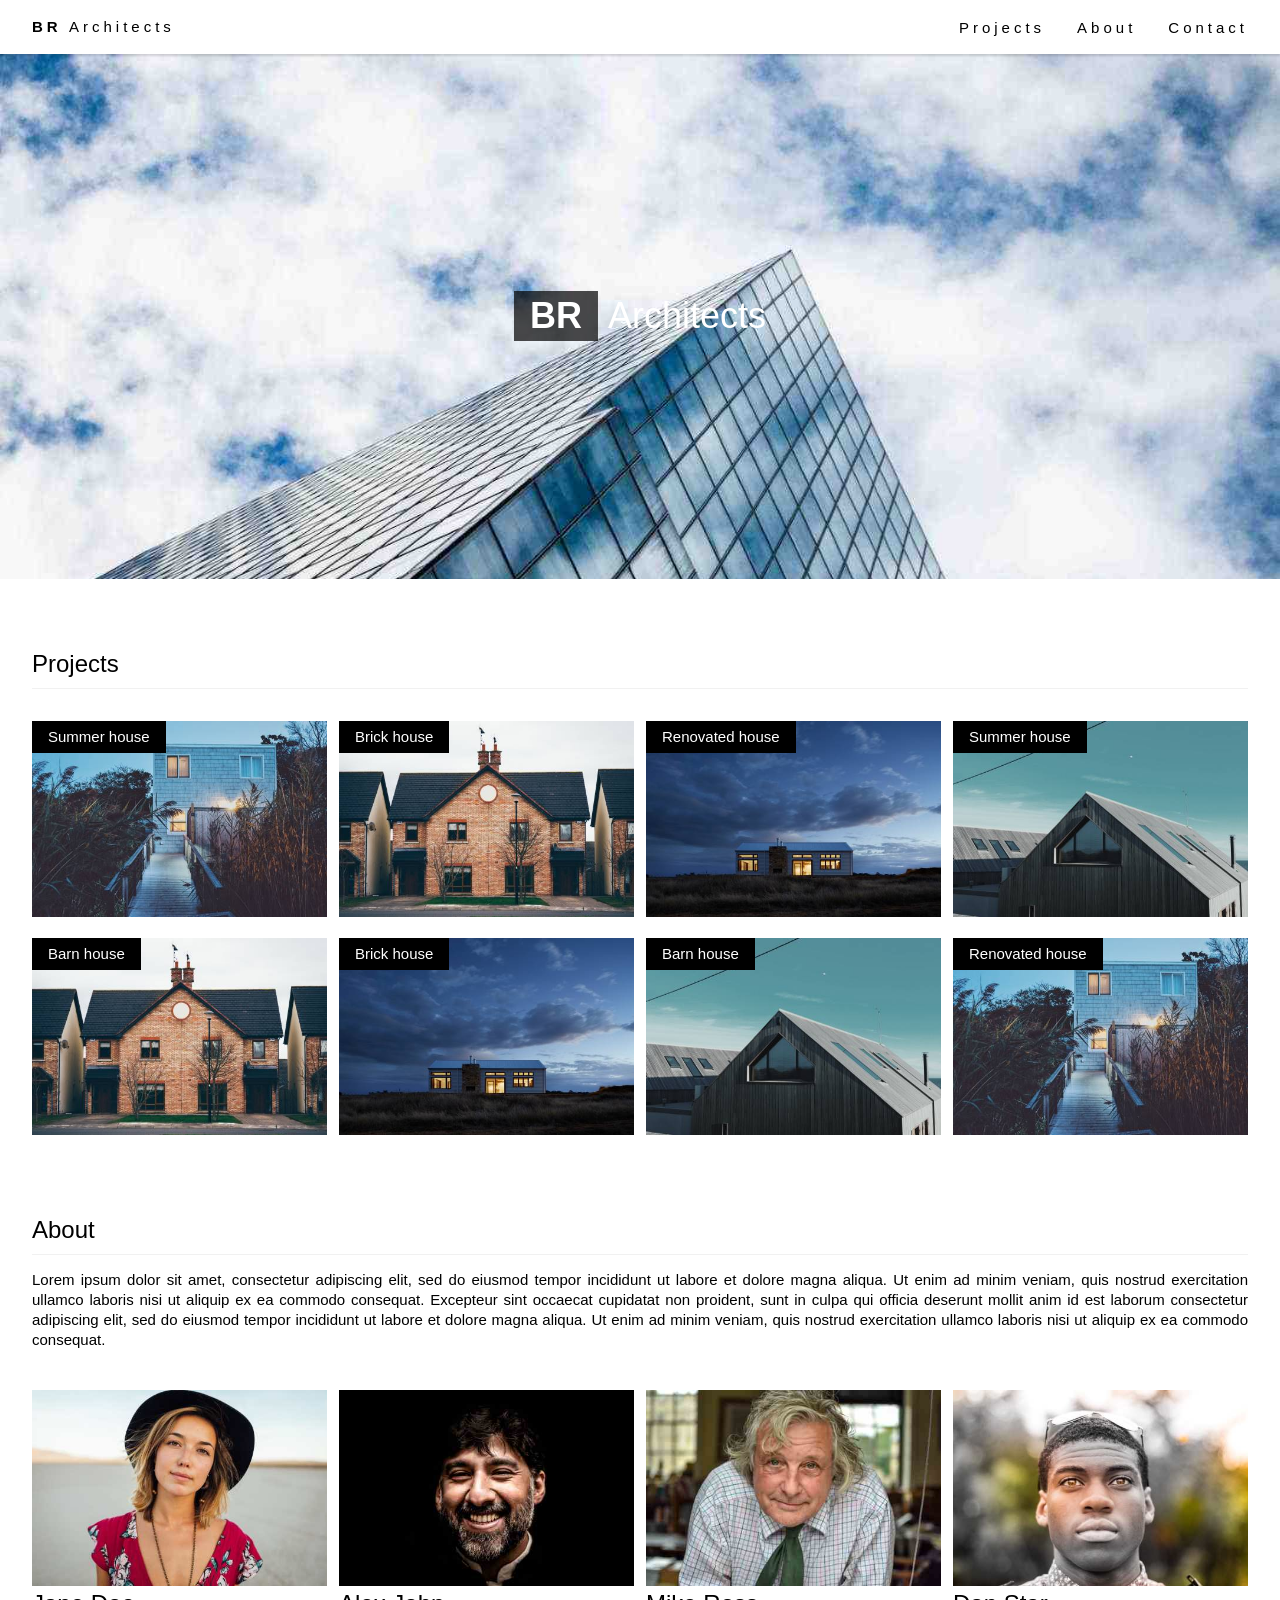
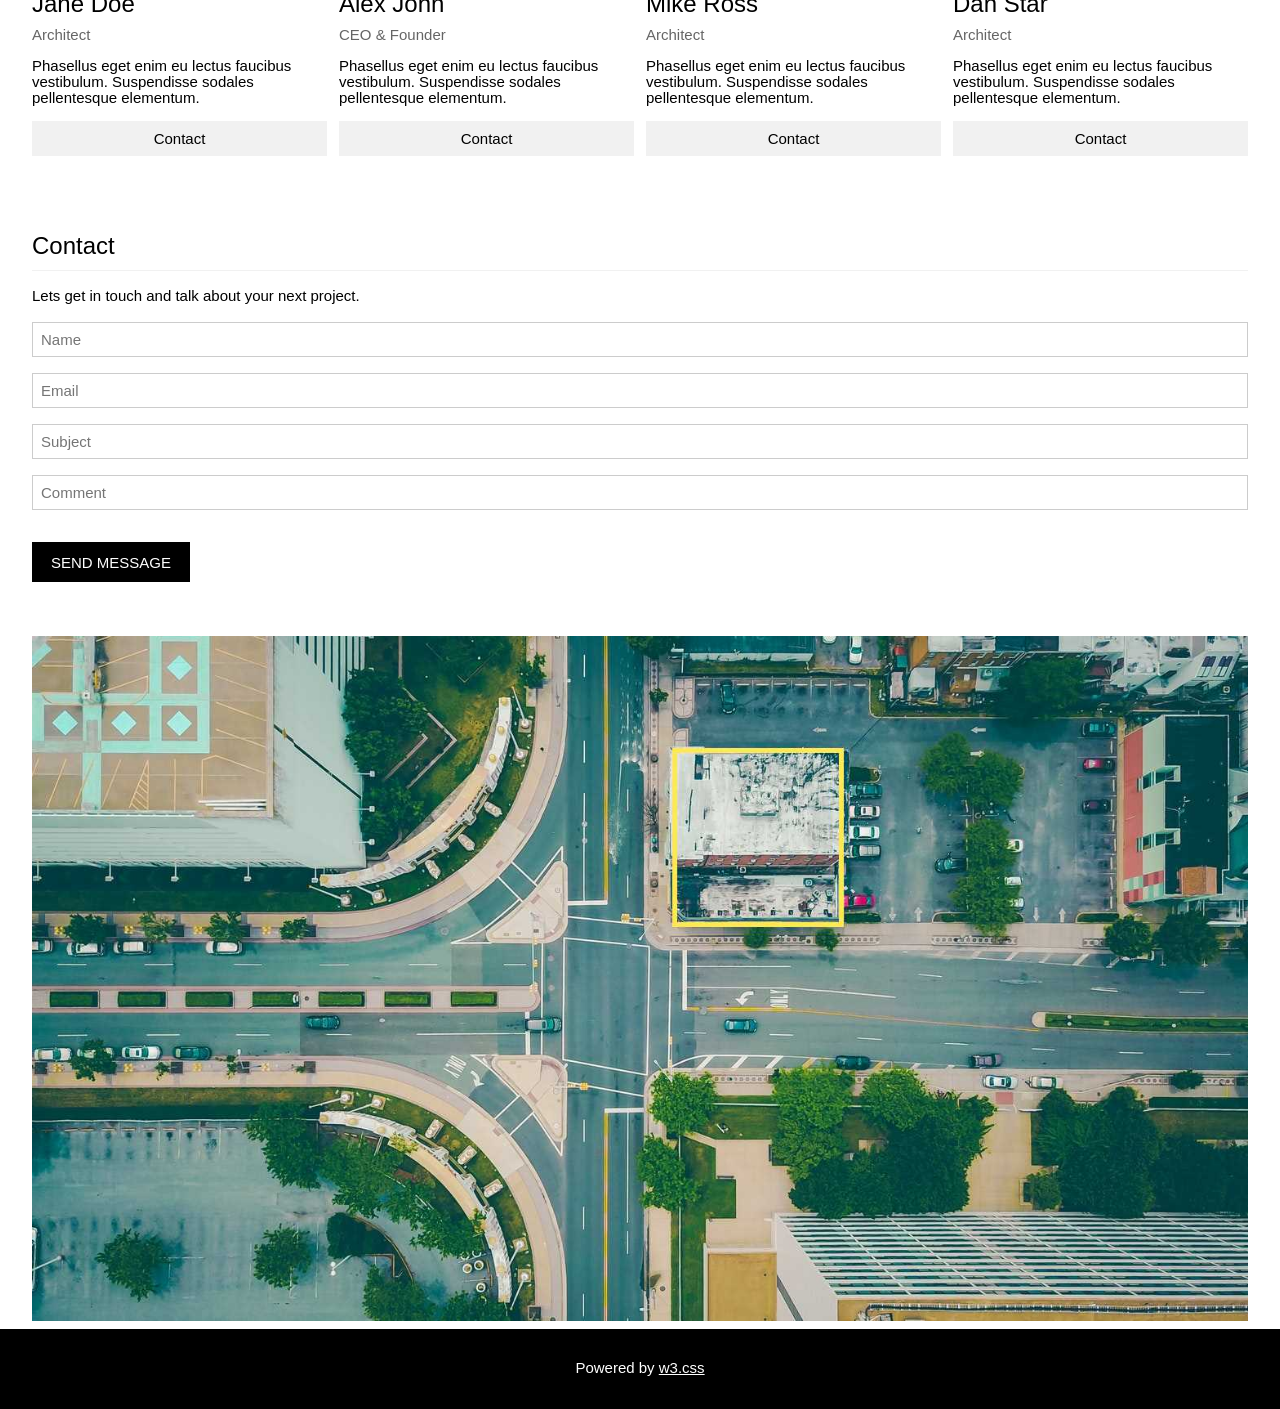
==== commit 953692f9: "Add file" ====
--- a/index.html
+++ b/index.html
@@ -1,308 +1,255 @@
-
 <!DOCTYPE html>
 <html lang="en">
 <head>
     <meta charset="UTF-8">
     <meta name="viewport" content="width=device-width, initial-scale=1.0">
-    <title>TheBand</title>
-    
+    <title>Architect</title>
     <link rel="stylesheet" href="./assets/css/style.css">
     <link rel="stylesheet" href="./assets/css/responsive.css">
+    <link rel="stylesheet" href="./assets/css/base.css">
+    <link rel="stylesheet" href="./assets/css/grid.css">
     <link rel="stylesheet" href="./assets/fonts/themify-icons/themify-icons.css">
-
+</head>
 <body>
- <div id="main">
-    <div id="header">
-        <!-- begin nav -->
-        <ul id="nav">
-            <li><a href="#">Home</a></li>
-            <li><a href="#band">Band</a></li>
-            <li><a href="#tour">Tour</a></li>
-            <li><a href="#contact">Contact</a></li>
-            <li>
-                
-                <a href="#">
-                    More
-                    <i class="nav-arrow-down ti-angle-down"></i>
-                </a>
-                <ul class="subnav"> <!-- thằng này là ul quản lý trực tiếp nên thay bằng div sẽ ko còn tính list -->
-                    <li><a href="#">Merchandise</a></li>
-                    <li><a href="#">Extras</a></li>
-                    <li><a href="#">Media</a></li>
+    <!-- <div class="wrapper"> -->
+        <div class="main">
+            <!-- Header -->
+            <header class="header">
+                <nav class="header__navbar">
+                    <div class="navbar-home">
+                        <a href="#" class="navbar-list__item-link">
+                            <b>BR</b>
+                            Architects
+                        </a>
+                    </div>
+                    <ul class="navbar-list hide-on-mobile">
+                        <li class="navbar-list__item">
+                            <a href="#project" class="navbar-list__item-link">
+                                Projects
+                            </a>
+                        </li>
+                        <li class="navbar-list__item">
+                            <a href="#about" class="navbar-list__item-link">
+                                About
+                            </a>
+                        </li>
+                        <li class="navbar-list__item">
+                            <a href="#contact" class="navbar-list__item-link">
+                                Contact
+                            </a>
+                        </li>
+                    </ul>
+
+                    <!-- Bars on mobile -->
+                    <div class="navbar-mobile__menu">
+                        <i class="ti-menu"></i>
+                    </div>    
+                </nav>
+
+                <!-- Show on mobile -->
+                <ul class="navbar-menu__list">
+                    <li class="navbar-menu__item">
+                        <a href="#project" class="navbar-menu__link">
+                            Projects
+                        </a>
+                    </li>
+                    <li class="navbar-menu__item">
+                        <a href="#about" class="navbar-menu__link">
+                            About
+                        </a>
+                    </li>
+                    <li class="navbar-menu__item">
+                        <a href="#contact" class="navbar-menu__link">
+                            Contact
+                        </a>
+                    </li>
                 </ul>
-            </li>
-        </ul>
-
-        <!-- end: nav -->
-        
-         <!--moblie-menu   -->
-        <div id="moblie-menu" class="moblie-menu-btn">
-            <i class="menu-icon ti-menu"></i>
+            </header>
+
+            <div class="slider">
+                <div class="slider__heading">
+                    <b class="slider__heading-block">BR</b>
+                    <span class="slider__heading-name">Architects</span>
+                </div>
+            </div>
+            <!-- end -->
+
+            <!-- Main body -->
+            <div class="body-project">
+                <!-- Projects -->
+                <div id="project" class="body-project__item">
+                    <div class="body-heading">
+                        Projects
+                    </div>
+                    <div class="row mt-32">
+                        <div class="col l-3 m-6 c-12">
+                            <div class="project__item">
+                                <span class="project__item-name">Summer house</span>
+                                <img src="./assets/img/projects/1.jpg" alt="house" class="project__item-img">
+                            </div>
+                        </div>
+                        <div class="col l-3 m-6 c-12">
+                            <div class="project__item">
+                                <span class="project__item-name">Brick house</span>
+                                <img src="./assets/img/projects/2.jpg" alt="house" class="project__item-img">
+                            </div>
+                        </div>
+                        <div class="col l-3 m-6 c-12">
+                            <div class="project__item">
+                                <span class="project__item-name">Renovated house</span>
+                                <img src="./assets/img/projects/3.jpg" alt="house" class="project__item-img">
+                            </div>
+                        </div>
+                        <div class="col l-3 m-6 c-12">
+                            <div class="project__item">
+                                <span class="project__item-name">Summer house</span>
+                                <img src="./assets/img/projects/4.jpg" alt="house" class="project__item-img">
+                            </div>
+                        </div>
+                        <div class="col l-3 m-6 c-12">
+                            <div class="project__item">
+                                <span class="project__item-name">Barn house</span>
+                                <img src="./assets/img/projects/2.jpg" alt="house" class="project__item-img">
+                            </div>
+                        </div>
+                        <div class="col l-3 m-6 c-12">
+                            <div class="project__item">
+                                <span class="project__item-name">Brick house</span>
+                                <img src="./assets/img/projects/3.jpg" alt="house" class="project__item-img">
+                            </div>
+                        </div>
+                        <div class="col l-3 m-6 c-12">
+                            <div class="project__item">
+                                <span class="project__item-name">Barn house</span>
+                                <img src="./assets/img/projects/4.jpg" alt="house" class="project__item-img">
+                            </div>
+                        </div>
+                        <div class="col l-3 m-6 c-12">
+                            <div class="project__item">
+                                <span class="project__item-name">Renovated house</span>
+                                <img src="./assets/img/projects/1.jpg" alt="house" class="project__item-img">
+                            </div>
+                        </div>
+                    </div>
+                </div>
+
+                <!-- About -->
+                <div id="about" class="body-project__item">
+                    <div class="body-heading">
+                        About
+                    </div>
+                    <div class="body-description">
+                        <p>Lorem ipsum dolor sit amet, consectetur adipiscing elit, sed do eiusmod tempor incididunt ut labore et dolore magna aliqua. Ut enim ad minim veniam, quis nostrud exercitation ullamco laboris nisi ut aliquip ex ea commodo consequat. Excepteur sint occaecat cupidatat non proident, sunt in culpa qui officia deserunt mollit anim id est laborum consectetur adipiscing elit, sed do eiusmod tempor incididunt ut labore et dolore magna aliqua. Ut enim ad minim veniam, quis nostrud exercitation ullamco laboris nisi ut aliquip ex ea commodo consequat.</p>
+                    </div>
+                    <div class="body-about">
+                        <div class="row">
+                            <div class="col l-3 m-6 c-12">
+                                <div class="body-about__item">
+                                    <img src="./assets/img/about/mem1.jpg" alt="Member" class="body-about__item-img">
+                                    <div class="body-about__item-info">
+                                        <h3 class="body-about__name">
+                                            Jane Doe
+                                        </h3>
+                                        <div class="body-about__job">
+                                            Architect
+                                        </div>
+                                        <div class="body-about__say">
+                                            Phasellus eget enim eu lectus faucibus vestibulum. Suspendisse sodales pellentesque elementum.
+                                        </div>
+                                    </div>
+                                    <button class="body-about__item-btn">Contact</button>
+                                </div>
+                            </div>
+                            <div class="col l-3 m-6 c-12">
+                                <div class="body-about__item">
+                                    <img src="./assets/img/about/mem2.jpg" alt="Member" class="body-about__item-img">
+                                    <div class="body-about__item-info">
+                                        <h3 class="body-about__name">
+                                            Alex John
+                                        </h3>
+                                        <div class="body-about__job">
+                                            CEO & Founder
+                                        </div>
+                                        <div class="body-about__say">
+                                            Phasellus eget enim eu lectus faucibus vestibulum. Suspendisse sodales pellentesque elementum.
+                                        </div>
+                                    </div>
+                                    <button class="body-about__item-btn">Contact</button>
+                                </div>
+                            </div>
+                            <div class="col l-3 m-6 c-12">
+                                <div class="body-about__item">
+                                    <img src="./assets/img/about/mem3.jpg" alt="Member" class="body-about__item-img">
+                                    <div class="body-about__item-info">
+                                        <h3 class="body-about__name">
+                                            Mike Ross
+                                        </h3>
+                                        <div class="body-about__job">
+                                            Architect
+                                        </div>
+                                        <div class="body-about__say">
+                                            Phasellus eget enim eu lectus faucibus vestibulum. Suspendisse sodales pellentesque elementum.
+                                        </div>
+                                    </div>
+                                    <button class="body-about__item-btn">Contact</button>
+                                </div>
+                            </div>
+                            <div class="col l-3 m-6 c-12">
+                                <div class="body-about__item">
+                                    <img src="./assets/img/about/mem4.jpg" alt="Member" class="body-about__item-img">
+                                    <div class="body-about__item-info">
+                                        <h3 class="body-about__name">
+                                            Dan Star
+                                        </h3>
+                                        <div class="body-about__job">
+                                            Architect
+                                        </div>
+                                        <div class="body-about__say">
+                                            Phasellus eget enim eu lectus faucibus vestibulum. Suspendisse sodales pellentesque elementum.
+                                        </div>
+                                    </div>
+                                    <button class="body-about__item-btn">Contact</button>
+                                </div>
+                            </div>
+                        </div>
+                    </div>
+                </div>
+
+                <!-- Contact -->
+                <div id="contact" class="body-project__item">
+                    <div class="body-heading">
+                        Contact
+                    </div>
+                    <div class="body-description">
+                        <p>Lets get in touch and talk about your next project.</p>
+                    </div>
+                    <form action="#" target="_blank" class="form-controls">
+                        <input type="text" name="Name" class="form-controls__input" placeholder="Name" required>
+                        <input type="email" name="Email" class="form-controls__input" placeholder="Email" required>
+                        <input type="text" name="Subject" class="form-controls__input" placeholder="Subject" required>
+                        <input type="text" name="Comment" class="form-controls__input" placeholder="Comment" required>
+
+                        <button class="form-controls__btn">send message</button>
+                    </form>
+                </div>
+
+                <!-- Map -->
+                <div class="body-project__item--img">
+                    <img src="./assets/img/map.jpg" alt="" class="map-img">
+                </div>
+            </div>
+            <!-- end -->
+
+
         </div>
-        <!-- begin search  -->
-        <div class="search-btn">
-            <i class="search-icon ti-search"></i>
+        <!-- Footer -->
+        <div class="footer">
+            <div class="footer-layout__origin">
+                <p>Powered by <a href="#" class="footer-layout__origin--link">w3.css</a></p>
+            </div>
         </div>
-        <!-- end search -->
-    </div>
-
-    <div id="slider">
-        <div class="text-content">
-            <h2 class="text-heading">New York</h2>
-            <div class="text-description">The atmosphere in New York is lorem ipsum.</div>
-        </div>
-    </div>
-
-    <div id="content">
-        
-            <!-- about -->
-            <div id="band" class="content-section">
-                <h2 class="section-heading">THE BAND</h2>
-                <p class="section-sub-heading">We love music</p>
-                <p class="about-text">We have created a fictional band website. Lorem ipsum dolor sit amet, consectetur adipiscing elit, sed do eiusmod tempor incididunt ut labore et dolore magna aliqua. Ut enim ad minim veniam, quis nostrud exercitation ullamco laboris nisi ut aliquip ex ea commodo consequat. Duis aute irure dolor in reprehenderit in voluptate velit esse cillum dolore eu fugiat nulla pariatur. Excepteur sint occaecat cupidatat non proident, sunt in culpa qui officia deserunt mollit anim id est laborum consectetur adipiscing elit, sed do eiusmod tempor incididunt ut labore et dolore magna aliqua. Ut enim ad minim veniam, quis nostrud exercitation ullamco laboris nisi ut aliquip ex ea commodo consequat.
-                </p>
-                <div class="row members-list">
-                    <!-- thêm col col-third  thừa hưởng thuộc tính cột -->
-                    <div class="col col-third s-col-full mt-32 text-center">
-                        <p class="member-name">Man City</p>
-                        <img src="./assets/img/band/member.jpg" alt="Name"class="member-img">
-                    </div>
-                    <!-- item 2 -->
-                    <div class="col col-third s-col-full mt-32 text-center">
-                        <p class="member-name">Dream</p>
-                        <img src="./assets/img/band/member.jpg" alt="Name"class="member-img">
-                    </div>
-                    <!-- item 3 -->
-                    <div class="col col-third s-col-full mt-32 text-center">
-                        <p class="member-name">SGP</p>
-                        <img src="./assets/img/band/member.jpg" alt="Name" class="member-img">
-                    </div>
-
-                    <div class="clear"></div>
-                </div>
-
-            </div>
-
-            <!-- Tour-section -->
-            <div id="tour" class="tour-section">
-                <div class="content-section">
-                    <h2 class="section-heading textwhile">TOUR DATES </h2>
-                    <p class="section-sub-heading textwhile">Remember to book your tickets! </p>
-                    
-                    <!-- ticket -->
-                <ul class="ticket-list">
-                    <li>September <span class="sold-out">sold out </span></li>
-                    <li>October  <span class="sold-out">sold out </span></li>
-                    <li>November <span class="quantity">3</span></li>
-                </ul>
-
-                    <!-- place -->
-                    <div class="row place-list">
-                        <div class="col col-third s-col-full mt-32">
-                            <img src="./assets/img/places/place1.jpg" alt="NewYork" class="place-img">
-                            <div class="place-body">
-                                <h3 class="place-heading">New York</h3>
-                                <p class="place-time">Fri 27 Nov 2016</p>
-                                <p class="place-desc">Praesent tincidunt sed tellus ut rutrum sed vitae justo.</p>
-                                <button href="" class="btn js-buy-tickets s-full-width">Buy Ticket</button>
-                            </div>
-                        </div>
-
-                        <div class="col col-third s-col-full mt-32">
-                            <img src="./assets/img/places/place2.jpg" alt="NewYork" class="place-img">
-                            <div class="place-body">
-                                <h3 class="place-heading">Paris</h3>
-                                <p class="place-time">Sat 28 Nov 2016</p>
-                                <p class="place-desc">Praesent tincidunt sed tellus ut rutrum sed vitae justo.</p>
-                                <button href="" class="btn js-buy-tickets s-full-width">Buy Ticket</button>
-                            </div>
-                        </div>
-
-                        <div class="col col-third s-col-full mt-32">
-                            <img src="./assets/img/places/place3.jpg" alt="NewYork" class="place-img">
-                            <div class="place-body">
-                                <h3 class="place-heading">San Francisco
-                                </h3>
-                                <p class="place-time">Fri 27 Nov 2016</p>
-                                <p class="place-desc">Praesent tincidunt sed tellus ut rutrum sed vitae justo.</p>
-                                <button href="" class="btn js-buy-tickets s-full-width">Buy Ticket</button>
-                            </div>
-                        </div>
-
-                        <div class="clear"></div>
-
-                    </div>
-
-                </div>
-
-            </div>
-
-            <!-- CONTACT -->
-            <div id="contact" class="content-section">
-                <h2 class="section-heading">CONTACT </h2>
-                <p class="section-sub-heading">Fan? Drop a note! </p>
-           
-                <div class="row contact-content">
-                    <div class="col col-half s-col-full contact-info">
-                        <p><i class="ti-location-pin"></i>Chicago, US</p>
-                        <p><i class="ti-mobile"></i>Phone: <a href="tel:+00 151515">+00 151515</a></p>
-                        <p><i class="ti-email"></i>Email: <a href="mailto:mail@mail.com">mail@mail.com</a> </p>
-                       
-                    </div>
-                    <div class="col col-half s-col-full contact-form">
-                        <form action="">
-
-                                <div class="row">
-                                    <div class="col col-half s-col-full">
-                                        <input type="text" name="" id="" placeholder="Name" required class="form-control">
-                                    </div>
-                                    
-                                    <div class="col col-half s-col-full s-mt-8">
-                                        <input type="text" name="" id="" placeholder="Email" required class="form-control">
-                                    </div>
-                                    <!-- <div class="clear"></div> -->
-                                </div>
-                                 
-                                <div class="row mt-8">
-                                    <div class="col col-full">
-                                        <input type="text" name="" id="" placeholder="Message"  class="form-control ">
-                                    </div>
-                                </div>
-
-                                <input class="contact-submit-btn btn mt-16 pull-right s-full-width" type="submit" value="Send">
-                        </form>
-
-                    </div>
-                </div>
-            </div>
-            <!-- end Contact section -->
-            <div class="map-section">
-                <img src="assets/img/map.jpg" alt="Map">
-            </div>
-            
-    </div>
-
-    <div id="footer">
-        <div class="socials-list">
-            <a href=""><i class="ti-facebook"></i></a>
-            <a href=""><i class="ti-instagram"></i></a>
-            <a href=""><i class="ti-youtube"></i></a>
-            <a href=""><i class="ti-pinterest"></i></a>
-            <a href=""><i class="ti-twitter"></i></a>
-            <a href=""><i class="ti-linkedin"></i></a>
-        </div>
-        <p class="coppyright">Powered by <a href="">w3.css</a> </p>
-    </div>
-
- </div>
-
-
-
-<!-- modal js-modal -->
- <div class="modal js-modal">
-    <div class="modal-container js-modal-container">
-        <div class="modal-close js-modal-close">
-            <i class="ti-close"></i>
-        </div>
-
-        <header class="modal-header">
-            <i class="modal-heading-icon ti-bag"></i>
-            Tickets
-        </header>
-
-        <div class="modal-body">
-            <label for="ticket-quantity" class="modal-label">
-                <i class="ti-shopping-cart"></i>
-                Tickets, $15 per person
-            </label>
-            <input id="ticket-quantity" type="text" class="modal-input" placeholder="How many?">
-
-            <label for="ticket-email" class="modal-label">
-                <i class="ti-user"></i>
-                Send To
-            </label>
-            <input id="ticket-email" type="text" class="modal-input" placeholder="Enter Email">
-            
-            <button class="buy-tickets">
-                Pay
-                <i class="ti-check"></i>
-            </button>
-        </div>
-
-        <footer class="modal-footer">
-            <p class="modal-help">Need <a href="#">Help?</a></p>
-        </footer>
-
-    </div>
-
- </div>
-
- <!--reponsive  -->
- <script>
-   var header = document.getElementById('header');
-   var moblieMenu = document.getElementById('moblie-menu');
-   var headerHeight = header.clientHeight;
-//đóng mở moblie menu
-   moblieMenu.onclick=function(){
-    var isClose = header.clientHeight===headerHeight ;
-    // có bug ìf ss trực tiếp clientHeight=== 46;
-    if(isClose){
-        header.style.height='auto';
-    }else{
-        header.style.height='46px';
-    }
-   }
-   //tự động đóng menu
-   var menuItems =document.querySelectorAll('#nav li a[href*="#"]');
-   for(var i=0;i<menuItems.length;i++){
-    var menuItem=menuItems[i];
-
-    menuItem.onclick=function(event){       
-        //anh chị em liền kế chứa sub nav this thằng bấm kt ae liền kề
-        var isParentMenu =this.nextElementSibling&&this.nextElementSibling.classList.contains('subnav');
-        console.log(this);
-            if(!isParentMenu){
-            header.style.height=null;}
-            else{
-                event.preventDefault();
-            }
-        }
-
-   }
-
-
- </script>
-
-<!-- modal js -->
- <script>
-    //gọi biến mới
-    const buyBtns = document.querySelectorAll('.js-buy-tickets')
-    const modal = document .querySelector('.js-modal')
-    const modalClose = document .querySelector('.js-modal-close')
-    const modalContainer =document .querySelector('.js-modal-container')
-    //hiển thị mdal mua vé (thêm class open và modal)
-    function showBuyTickets(){
-        modal.classList.add('open')
-    }
-    //hàm ẩn modal mua vé (gỡ bỏ class open vào modal)
-    function hideBuyTickets(){
-        modal.classList.remove('open')
-    }
-    //lặp qua từng thẻ button và nghe hành vi click
-    for(const buyBtn of buyBtns ){
-        buyBtn.addEventListener('click',showBuyTickets)
-        
-    }
-    //nghe click vào close
-    modalClose.addEventListener('click',hideBuyTickets)
-   
-    //tính chất nổi bọt của sự kiện
-    modal.addEventListener('click',hideBuyTickets)
-    //ngừng hành vi nổi bọt từ modalContainer
-    modalContainer.addEventListener('click',function () {
-        event.stopImmediatePropagation()
-    })
- </script>
-
+    <!-- </div>   -->
+    
+    <script src="./main.js"></script>
 </body>
-</html>
+</html>
--- a/assets/css/style.css
+++ b/assets/css/style.css
@@ -1,502 +1,276 @@
-
-/* reset Css */
-*{
-    padding: 0;
-    margin: 0;
-    box-sizing: border-box;
-}
-html {
-    font-family: Arial, Helvetica, sans-serif;
-    scroll-behavior: smooth;
-}
-
-/*
-----Quy tắc---- 
-1.Từ trên xuống dưới
-2.Từ ngoài vào trong
-3.Tổng quan đến chi tiết 
-*/
-
-/* 
-1. Vị trí
-2. Kích thước (with,height)
-3. Kiểu dáng
-4. Màu sắc
- */
-/* common */
-.clear{
-    clear: both;
-}
-
-.textwhile{
-    color: #ffff !important;
-}
-
-.text-center{
-    text-align: center !important;
-}
-
-.row{
-    margin-left: -8px;
-    margin-right: -8px;
-}
-.row::after{
-    content: " ";
-    display: block;
-    clear: both;
-}
-/* thừa hưởng class col và tái sử dụng đc trong tương lai*/
-.col{
-    float:left;
-    padding-left: 8px;
-    padding-right: 8px;
-}
-.col-full{
-    width: 100%;
-}
-.col-half{
-    width: 50%;
-}
-.col-third{
-    width: 33.33333%;
-}
-
-.mt-8{
-    margin-top: 8px !important; 
-}
-.mt-16{
-    margin-top: 16px !important; 
-}
-.mt-32{
-    margin-top: 32px !important; 
-}
-
-.btn{
-    display: inline-block;
-    background-color: #000;
-    color: #fff;
-    text-decoration: none;
-    padding: 11px 16px;
-    border: none;
-    cursor: pointer;
-    appearance: none;
-    /* -webkit-appearance: none; nếu mở bằng safari */
-}
-
-.btn:hover{
-    background-color: #ccc;
-    color: #000;
-}
-
-.pull-right{
-    float: right !important;
-}
-    
- /* main */
-
-#header{
+.header {
     position: fixed;
     top: 0;
     width: 100%;
-    height: 46px;
-    background-color: #000;
-    z-index: 1;  
-}
-#nav{
-    display: inline-block;
-}
-#nav, .subnav {
- list-style-type:none;
-}
-#nav > li{
-    display: inline-block;
-}
-#nav  li{
-    /* display: inline-block; */
+    height: var(--navbar-height);
+    background-color: var(--white-color);
+    z-index: 1;
+}
+
+.header__navbar {
+    display: flex;
+    padding: 8px 16px;
+    box-shadow: 0 2px 2px rgba(0,0,0,0.15);
+    height: var(--navbar-height);
+}
+
+.navbar-list {
+    display: flex;
+    list-style: none;
+    margin-left: auto;
+}
+
+.navbar-home {
+    display: block;
+    padding: 8px 16px;
+    font-size: 1.5rem;
+    line-height: 2.2rem;
+}
+
+.navbar-list__item {
+    padding: 8px 16px;
+    margin: 4px 0;
+}
+
+.navbar-home:hover,
+.navbar-list__item:hover {
+    background-color: #ccc;
+}
+
+.navbar-list__item-link {
+    text-decoration: none;
+    color: var(--black-color);
+    font-size: var(--font-text);
+    letter-spacing: 0.4rem;
+    line-height: var(--font-text);
+}
+
+/* Slider css */
+.slider {
     position: relative;
-  
-}
-#nav>li>a{
-    color: #fff;
-    text-transform: uppercase;
-}
-#nav li a{
-    text-decoration: none;
-    line-height: 46px;
-    padding: 0 24px;
-    display: block;
-}
-#nav li:hover .subnav{
-    display: block;
-}
-#nav >li:hover > a,
-#nav .subnav li:hover a
-/* #nav li:hover > a */
-{
-    color: #000;
-    background-color: #ccc;
-}
-
-#nav .subnav{
-    /* để subnav trực tiếp tương lai sẽ trùng */
-    display: none;
-    position: absolute;   /* đang lấy thằng #nav  li làm gốc */
-    background-color: #fff;
-    box-shadow: 0 0 10px rgba(0,0 ,0, 0.3);
-    min-width: 160px;
-    /* set vị trí chắc */
-    top: 100%;
-    left: 0;
-}
-
-#nav .subnav a{
-    color: #000;
-    padding: 0 12px;
-    line-height: 38px;
-}
-#nav .nav-arrow-down{
-    font-size: 14px;
-}
-
-#header .moblie-menu-btn{
+    margin-top: 54px;
+    margin-bottom: 11px;
+    padding-top: 41%;
+    background: url('../img/architect.jpg') top center / cover no-repeat;
+}
+
+.slider__heading {
+    display: flex;
     position: absolute;
-    top: 0px;
-    right: 0px;
-    display: none;
-}
-#header .moblie-menu-btn,
-#header .search-btn{
-    float: right;
-    /* kéo sang phải */
+    top: 50%;
+    left: 50%;
+    transform: translate(-50%, -50%);
+    font-size: 3.6rem;
+    color: var(--white-color);
+    height: 50px;
+    line-height: 50px;
+    font-family: 'Segoe UI', Tahoma, Geneva, Verdana, sans-serif;
+}
+
+.slider__heading-block {
+    background-color: rgba(0, 0, 0, 0.7);
     padding: 0 16px;
-}
-#header .moblie-menu-btn:hover{
-    color: #000;
-    background-color: #ccc;
-}
-#header .moblie-menu-btn:hover .menu-icon{
-    color: #000;
-}
-#header .search-btn:hover{
-    background-color: #f44336;
-    cursor: pointer;
-}
-#header .menu-icon,
-#header .search-icon{
-    color: #ffff;
-    font-size: 20px;
-    line-height: 46px;
-}
-#slider{
-    position: relative;
-    margin-top: 46px;
-    padding-top: 50%;
-    /* chiều cao = 50% chiều ngang của chinh nó */
-    background: url('../img/slider/slider1.jpg') top center / cover no-repeat;
-}
-#slider .text-content{
-    position: absolute;
-    bottom: 47px;
-    color: #ffff;
-    text-align: center;
-    width: 100%;
-    text-shadow: 0 0 1px #000;
-    /* Cach 2 : Căn giữa */
-    /* left: 50%;
-    transform: translateX(-50%); */
-    /* or right =0; left =0 */
-}
-
-.text-heading{
-    font-weight: 500;
-    font-size: 24px;
-}
-
-.text-description{
-    font-size: 15px;
-    margin-top: 25px;
-    text-shadow: 0 0 1px #000;
-}
-
-#content .content-section{
-    width: 800px;
-    max-width: 100%;
-    padding: 64px 0 112px;
+    margin-right: 10px;
+}
+/* Body css */
+/* Project */
+.body-project {
+    padding: 8px 16px;
+    width: 100%;
     margin-left: auto;
     margin-right: auto;
-    padding-left: 16px;
-    padding-right: 16px;
-}
-#content .section-heading{
+}
+
+.body-project__item {
+    padding: 32px 16px 8px;
+}
+
+.body-project__item--img {
+    padding: 0px 16px;
+}
+
+.body-heading {
+    font-size: 2.4rem;
+    padding: 16px 0;
+    margin: 10px 0;
+    border-bottom: 1px solid #f1f1f1;
+}
+
+.project__item {
+    position: relative;
+    margin-bottom: 16px;
+}
+
+.project__item-name {
+    color: var(--white-color);
+    background-color: var(--black-color);
+    padding: 8px 16px;
+    font-size: 1.5rem;
+    position: absolute;
+    left: 0;
+    top: 0;
+}
+
+.project__item-img {
+    width: 100%;
+}
+
+/* About css */
+.body-description {
+    margin: 15px 0;
+    font-size: 1.5rem;
+    text-align: justify;
+    line-height: 2rem;
+}
+
+.body-about {
+    margin-top: 40px;
+}
+
+.body-about__item {
+    margin-bottom: 16px;
+}
+
+.body-about__item-img {
+    display: block;
+    width: 100%;
+    height: auto; /* Giữ nguyên tỷ lệ ảnh */
+}
+
+.body-about__item-info {
+    width: 100%;
+}
+
+.body-about__name {
+    margin: 10px 0;
+    font-size: 2.4rem;
+    font-weight: 300;
+}
+
+.body-about__job {
+    margin: 15px 0;
+    font-size: 1.5rem;
+    opacity: 0.6;
+}
+
+.body-about__say {
+    margin: 15px 0;
+    font-size: 1.5rem;
+}
+
+.body-about__item-btn {
+    width: 100%;
+    height: 35px;
+    border: none;
+    font-size: 1.5rem;
+    padding: 8px 16px;
+    background-color: #f1f1f1;
+}
+
+.body-about__item-btn:hover {
+    background-color: #ccc;
+}
+
+/* Contact css */
+.form-controls {
+    display: block;
+}
+
+.form-controls__input {
+    padding: 8px;
+    display: block;
+    width: 100%;
+    border: 1px solid #ccc;
+    margin: 16px 0;
+    font-size: 1.5rem;
+}
+
+.form-controls__btn {
+    min-width: 158px;
+    min-height: 40px;
+    padding: 8px 16px;
+    margin: 16px 0;
+    background-color: var(--black-color);
+    color: var(--white-color);
+    font-size: 1.5rem;
+    border: none;
+    text-transform: uppercase;
+}
+
+.form-controls__btn:hover {
+    background-color: #ccc;
+    color: var(--black-color);
+}
+
+.map-img {
+    margin-top: 30px;
+    display: block;
+    width: 100%;
+    height: auto;
+}
+
+
+/* Footer css */
+
+.footer {
+    position: relative;
+    bottom: 0;
+    width: 100%;
+    background-color: var(--black-color);
+    color: var(--white-color);
+    padding: 16px 0;
     text-align: center;
-    font-size: 30px;
-    font-weight: 500;
-    letter-spacing: 4px;
-}
-
-#content .section-sub-heading{
-    text-align: center;
-    font-size: 15px;
-    margin-top: 25px;
-    font-style: italic;
-    opacity: 0.6;
-}
-#content .about-text{
-    margin-top: 25px;
-    font-size: 15px;
-    text-align: justify;
-    line-height: 1.4;
-}
-#content .members-list{
-    margin-top: 32px;
-  
-    
-}
-
-#content .member-name{
-    font-size: 15px;
-}
-#content .member-img{
-    width: 154px;
-    margin-top: 15px;
-    border-radius: 4px;
-}
-
-
-/* Tour-section */
-.tour-section{
-    background-color: #000;
-}
-.ticket-list{
-    background-color: #fff;
-    margin-top: 40px;
+    font-size: 1.5rem;
+    height: 80px;
+    line-height: 45px;
+}
+
+.footer-layout__origin--link {
+    color: var(--white-color);
+}
+
+.footer-layout__origin--link:hover {
+    color: #4CAF50;
+}
+
+/* Mobile */
+.navbar-mobile__menu {
+    display: none;
+}
+
+.navbar-menu__list {
+    display: none;
+    position: absolute;
+    top: 53px;
+    width: 100%;
+    font-size: 2rem;
+    background-color: var(--white-color);
     list-style: none;
-}
-.ticket-list li{
-    color: #757575;
-    font-size: 15px;
-    padding: 11px 16px;
-    border-bottom: 1px solid #ddd;
-}
-.ticket-list .sold-out{
-    background-color: #f44336;
-    padding: 3px 4px;
-    color: #ffff;
-    margin: 0 0 0 16px;
-
-}
-.ticket-list .quantity{
-    float: right;
-    width: 24px;
-    height:24px ;
-    border-radius: 50%;    
-    background-color: #000;
-    text-align: center;
-    line-height: 24px;
-    color: #ffff;
-    margin-top: -3px;
-    /* magin - có foat mới dùng được
-    nó thành block mới đặt with heigh đc*/
-}
-
-/* Place */
-.place-list{
-    margin-top: 16px;
-    margin-bottom: 38px;
-}
-
-.place-img{
-    width: 100%;
-    display: block;
-}
-.place-img:hover{
-    opacity: 0.8;
-}
-.place-body{
+    animation: fadeIn ease-in 0.2s;
+}
+
+@keyframes fadeIn {
+    from {
+        opacity: 0;
+        top: 100px;
+    } 
+    to {
+        opacity: 1;
+        top: 53px;
+    }
+}
+
+.navbar-menu__item:hover {
+    background-color: #ccc;
+}
+
+.navbar-menu__item {
     padding: 16px;
-    font-size: 15px;
-    background-color: #ffff;
-}
-
-.place-heading{
-    font-size: 15px;
-    font-weight: 600;
-
-}
-
-.place-time{
-margin-top: 15px;
-color: #757575;
-}
-
-.place-desc{
-margin: 15px 0;
-line-height: 1.4;
-}
-
-
-
-
-/* contact from */
-.contact-content{
-    margin-top:48px ;
-
-}
-.contact-info{
-    font-size:18px;
-    line-height: 1.5;
-}
-.contact-info i[ class*="ti-"]{
-    width: 30px;
-    display: inline-block;
-}
-.contact-info a{
-    color: #0000ee;
-    opacity:0.7;
+}
+
+.navbar-menu__link {
     text-decoration: none;
-}
-.contact-info a:hover{
-    color: #0000ee;
-    opacity:1;
-}
-.contact-form{
-    font-size: 15px;
-}
-
-.contact-form .form-control{
-    padding:10px ;
-    border:1px solid;
-    width: 100%;
-    color: #ccc;
-}
-/* Map section*/
-.map-section img{
-    width: 100%;
-
-}
-
-/* footer */
-#footer{
-    padding: 64px 16px;
-    text-align: center;
-
-}
-
-#footer .socials-list{
-    font-size: 24px;
-}
-
-#footer .socials-list a{
-    color: rgba(0,0,0,0.6);
-    text-decoration: none;
-}
-
-#footer .coppyright a:hover,
-#footer .socials-list a:hover{
-    color: rgba(0,0,0,0.4);
-}
-
-#footer .coppyright{
-  margin-top: 15px;
-  color: rgba(0,0,0,0.6);
-}
-#footer .coppyright a{
-    color: rgba(0,0,0,0.6);
-  }
-
-/* modal */
-.modal{
-    position: fixed;
-    top: 0;
-    right: 0;
-    left: 0;
-    bottom: 0;
-    background-color: rgba(0,0 ,0, 0.3);
-    align-items: center;
-    justify-content: center;
-    display: none;
-    /* ẩn hiện tiket */
-}
-.modal.open{
-    /* class ni để tạm js bật nó lên */
-    display: flex;
-}
-
-.modal-container{
-    background-color: #fff;
-    width: 900px;
-    max-width: calc(100% - 32px);
-    min-height: 200px;
-    position: relative;
-    animation: modalFadeIn ease.5s;
-}
-header.modal-header {
-    background-color: rgb(0, 150, 136);
-    height: 130px;
-    display: flex;
-    align-items: center;
-    justify-content: center;
-    font-size: 30px;
-    color: #ffff;
-}
-.modal-heading-icon {
-    margin-right: 16px;
-}
-.modal-close {
-    position: absolute;
-    right: 0;
-    top: 0;
-    padding: 16px;
-    cursor:pointer;
-    opacity: 0.9;
-}
-.modal-close:hover{
-    opacity: 1;
-}
-.modal-body {
-    padding: 16px;
-}
-.modal-label {
-    display: block;
-    font-size: 15px;
-    margin-bottom: 12px;
-}
-.modal-input {
-    padding: 10px;
-    border: 1px solid #ccc;
-    font-size: 15px;
-    width: 100%;
-    margin-bottom: 24px;
-}
-.buy-tickets {
-    background-color: #009688;
-    color: #ffff;
-    width: 100%;
-    padding: 18px;
-    text-transform: uppercase;
-    cursor: pointer;
-    border: none;
-}
-.buy-tickets:hover{
-    opacity: 0.9;
-    background-color: #ccc;
-    color: #000;
-}
-.modal-footer{
-    padding:16px;
-    text-align: right;
-}
-.modal-footer a{
-    color: rgb(33, 150, 243);
-}
-
-@keyframes modalFadeIn{
-    from{
-        opacity: 0;
-        transform :translateY(-140px);
-    }
-    to{
-        opacity: 1;
-        transform : translateY(0);
-    }
-}
+    color: var(--black-color);
+}
+
+
--- a/assets/css/responsive.css
+++ b/assets/css/responsive.css
@@ -1,86 +1,37 @@
-/* break point */
-/* tablet and moblie */
-@media (max-width :63.9375em){
-    .btn{
-        padding: 15px 16px;
+/* Mobile & Tablet */
+@media (max-width: 63.9375em /* < 1023px */) {
+
+}
+
+/* Tablet */
+@media (min-width: 46.25em /* >= 740px */) and (max-width: 63.9375em /* <= 1023px */) {
+
+}
+
+/* Mobile */
+@media (max-width: 46.1875em /* <= 739px */) {
+    .navbar-mobile__menu {
+        display: block;
+        font-size: 3rem;
+        padding: 4px 16px;
+        position: absolute;
+        left: 315px;
     }
-    #nav .subnav a{
-        padding: 5px 12px;
+
+    .navbar-menu__list {
+        display: none; /* Initially hide the menu */
     }
-    .contact-form .form-control{
-        padding: 15px;
-        font-size: 16px;
+
+    .navbar-menu__list.block {
+        display: block; /* Show the menu when the block class is added */
     }
-    .contact-info{
-        line-height: 2;
-    }
-    .contact-submit-btn {
-        font-size: 16px;
-    }
-    .socials-list 
-    {
-        font-size: 48px;
-    }
-    #footer .socials-list a {
-        margin: 0 8px ;
-    }
-    #footer .coppyright a {
-        padding: 12px 0 ;
-        display: inline-block;
+
+    .hide-on-mobile {
+        display: none;
     }
 }
-/* moblie */
-@media(max-width:46.1875em)
-{
-    .s-full-width,
-    .s-col-full{
-        width: 100% !important;
-    }
-    .s-mt-8{
-        margin-top: 8px !important;
-    }
-    #nav{
-        display: block;
-    }
-    #nav li a{
-        padding :1px 24px;
-    }
-    #nav .subnav {
-        position: initial; /* trở về mặc định, thành con của header nên header ẩn nó đi được dòng 60 */
-        background-color: #333;
-    }
-    #nav .subnav a {
-        color: #fff;
-        padding:5px 41px;
-    }
-    #nav > li {
-        display: block;
-    }
-    #nav >li:first-child{
-        display: inline-block;
-    }
-    #header{
-        overflow: hidden;
-    }
-    #header .moblie-menu-btn{
-        display: block;
-    }
-    #header .search-btn{
-        display: none;
-    }
-    /* #content .member-item{
-        margin-top: 30px;
-        width: 100%;
-    } */
-    #content .member-img{
-        width: 60%;
-    }
-    .contact-form{
-        margin-top: 32px;
-    }
-}
-/*  
-PC     > 1024px 
-TABLET >=740&&<1024PX 
-MOBiLE < 740px
-*/
+
+/* PC */
+@media (min-width: 64em /* >= 1024 */) {
+
+}
--- a/assets/css/base.css
+++ b/assets/css/base.css
@@ -0,0 +1,29 @@
+:root {
+    /* Color */
+    --white-color: #fff;
+    --black-color: #000;
+    --border-color: #dbdbdb;
+
+    /* Height */
+    --font-text: 15px;
+    --header-height: 120px;
+    --navbar-height: 54px;
+    --margin-b-28: 28px;
+}
+
+* {
+    margin: 0;
+    padding: 0;
+    box-sizing: inherit;
+}
+
+html {
+    font-size: 62.5%; /* 100% <=> 16px, 62.5% <=> 10px => 1 rem = 10px */
+    line-height: 1.6rem; /* <=> 16px */
+    font-family: Verdana, Geneva, Tahoma, sans-serif;
+    box-sizing: border-box;
+}
+
+.mt-32 {
+    margin-top: 32px;
+}
--- a/assets/css/grid.css
+++ b/assets/css/grid.css
@@ -0,0 +1,609 @@
+/* p: phẩy. Vd: 4p5 là 4,5 */
+
+.grid {
+    width: 100%;
+    display: block;
+    padding: 0;
+}
+
+.grid.wide {
+    max-width: 1200px;
+    margin: 0 auto;
+}
+
+.row {
+    display: flex;
+    flex-wrap: wrap;
+    margin-left: -4px;
+    margin-right: -4px;
+}
+
+.row.no-gutters {
+    margin-left: 0;
+    margin-right: 0;
+}
+
+.col {
+    padding-left: 4px;
+    padding-right: 4px;
+}
+
+.row.no-gutters .col {
+    padding-left: 0;
+    padding-right: 0;
+}
+
+.c-0 {
+    display: none;
+}
+
+.c-1 {
+    flex: 0 0 8.33333%;
+    max-width: 8.33333%;
+}
+
+.c-2 {
+    flex: 0 0 16.66667%;
+    max-width: 16.66667%;
+}
+
+.c-3 {
+    flex: 0 0 25%;
+    max-width: 25%;
+}
+
+.c-4 {
+    flex: 0 0 33.33333%;
+    max-width: 33.33333%;
+}
+
+.c-5 {
+    flex: 0 0 41.66667%;
+    max-width: 41.66667%;
+}
+
+.c-6 {
+    flex: 0 0 50%;
+    max-width: 50%;
+}
+
+.c-7 {
+    flex: 0 0 58.33333%;
+    max-width: 58.33333%;
+}
+
+.c-8 {
+    flex: 0 0 66.66667%;
+    max-width: 66.66667%;
+}
+
+.c-9 {
+    flex: 0 0 75%;
+    max-width: 75%;
+}
+
+.c-10 {
+    flex: 0 0 83.33333%;
+    max-width: 83.33333%;
+}
+
+.c-11 {
+    flex: 0 0 91.66667%;
+    max-width: 91.66667%;
+}
+
+.c-12 {
+    flex: 0 0 100%;
+    max-width: 100%;
+}
+
+.c-o-1 {
+    margin-left: 8.33333%;
+}
+
+.c-o-2 {
+    margin-left: 16.66667%;
+}
+
+.c-o-3 {
+    margin-left: 25%;
+}
+
+.c-o-4 {
+    margin-left: 33.33333%;
+}
+
+.c-o-4p5 {
+    margin-left: 37.5%;
+}
+
+.c-o-5 {
+    margin-left: 41.66667%;
+}
+
+.c-o-6 {
+    margin-left: 50%;
+}
+
+.c-o-7 {
+    margin-left: 58.33333%;
+}
+
+.c-o-8 {
+    margin-left: 66.66667%;
+}
+
+.c-o-9 {
+    margin-left: 75%;
+}
+
+.c-o-10 {
+    margin-left: 83.33333%;
+}
+
+.c-o-11 {
+    margin-left: 91.66667%;
+}
+
+/* >= Tablet */
+@media (min-width: 740px) {
+    .row {
+        margin-left: -8px;
+        margin-right: -8px;
+    }
+
+    .col {
+        padding-left: 8px;
+        padding-right: 8px;
+    }
+
+    .m-0 {
+        display: none;
+    }
+
+    .m-1,
+    .m-2,
+    .m-3,
+    .m-4,
+    .m-5,
+    .m-6,
+    .m-7,
+    .m-8,
+    .m-9,
+    .m-10,
+    .m-11,
+    .m-12 {
+        display: block;
+    }
+
+    .m-1 {
+        flex: 0 0 8.33333%;
+        max-width: 8.33333%;
+    }
+
+    .m-2 {
+        flex: 0 0 16.66667%;
+        max-width: 16.66667%;
+    }
+
+    .m-3 {
+        flex: 0 0 25%;
+        max-width: 25%;
+    }
+
+    .m-4 {
+        flex: 0 0 33.33333%;
+        max-width: 33.33333%;
+    }
+
+    .m-5 {
+        flex: 0 0 41.66667%;
+        max-width: 41.66667%;
+    }
+
+    .m-6 {
+        flex: 0 0 50%;
+        max-width: 50%;
+    }
+
+    .m-7 {
+        flex: 0 0 58.33333%;
+        max-width: 58.33333%;
+    }
+
+    .m-8 {
+        flex: 0 0 66.66667%;
+        max-width: 66.66667%;
+    }
+
+    .m-9 {
+        flex: 0 0 75%;
+        max-width: 75%;
+    }
+
+    .m-10 {
+        flex: 0 0 83.33333%;
+        max-width: 83.33333%;
+    }
+
+    .m-11 {
+        flex: 0 0 91.66667%;
+        max-width: 91.66667%;
+    }
+
+    .m-12 {
+        flex: 0 0 100%;
+        max-width: 100%;
+    }
+
+    .m-o-1 {
+        margin-left: 8.33333%;
+    }
+
+    .m-o-2 {
+        margin-left: 16.66667%;
+    }
+
+    .m-o-3 {
+        margin-left: 25%;
+    }
+
+    .m-o-4 {
+        margin-left: 33.33333%;
+    }
+
+    .m-o-4p5 {
+        margin-left: 37.5%;
+    }
+
+    .m-o-5 {
+        margin-left: 41.66667%;
+    }
+
+    .m-o-6 {
+        margin-left: 50%;
+    }
+
+    .m-o-7 {
+        margin-left: 58.33333%;
+    }
+
+    .m-o-8 {
+        margin-left: 66.66667%;
+    }
+
+    .m-o-9 {
+        margin-left: 75%;
+    }
+
+    .m-o-10 {
+        margin-left: 83.33333%;
+    }
+
+    .m-o-11 {
+        margin-left: 91.66667%;
+    }
+}
+
+/* PC medium resolution > */
+@media (min-width: 1113px) {
+    .row {
+        margin-left: -6px;
+        margin-right: -6px;
+    }
+
+    .row.sm-gutter {
+        margin-left: -5px;
+        margin-right: -5px;
+    }
+
+    .col {
+        padding-left: 6px;
+        padding-right: 6px;
+    }
+
+    .row.sm-gutter .col {
+        padding-left: 5px;
+        padding-right: 5px;
+    }
+
+    .l-0 {
+        display: none;
+    }
+
+    .l-1,
+    .l-2,
+    .l-2-4,
+    .l-3,
+    .l-4,
+    .l-5,
+    .l-6,
+    .l-7,
+    .l-8,
+    .l-9,
+    .l-10,
+    .l-11,
+    .l-12 {
+        display: block;
+    }
+
+    .l-1 {
+        flex: 0 0 8.33333%;
+        max-width: 8.33333%;
+    }
+
+    .l-2 {
+        flex: 0 0 16.66667%;
+        max-width: 16.66667%;
+    }
+
+    .l-2-4 {
+        flex: 0 0 20%; /* 12 : 5 là 2,4 -> 2-4. 20% * 5 là 100% */
+        max-width: 20%;
+    }
+
+    .l-3 {
+        flex: 0 0 25%;
+        max-width: 25%;
+    }
+
+    .l-4 {
+        flex: 0 0 33.33333%;
+        max-width: 33.33333%;
+    }
+
+    .l-5 {
+        flex: 0 0 41.66667%;
+        max-width: 41.66667%;
+    }
+
+    .l-6 {
+        flex: 0 0 50%;
+        max-width: 50%;
+    }
+
+    .l-7 {
+        flex: 0 0 58.33333%;
+        max-width: 58.33333%;
+    }
+
+    .l-8 {
+        flex: 0 0 66.66667%;
+        max-width: 66.66667%;
+    }
+
+    .l-9 {
+        flex: 0 0 75%;
+        max-width: 75%;
+    }
+
+    .l-10 {
+        flex: 0 0 83.33333%;
+        max-width: 83.33333%;
+    }
+
+    .l-11 {
+        flex: 0 0 91.66667%;
+        max-width: 91.66667%;
+    }
+
+    .l-12 {
+        flex: 0 0 100%;
+        max-width: 100%;
+    }
+
+    .l-o-1 {
+        margin-left: 8.33333%;
+    }
+
+    .l-o-2 {
+        margin-left: 16.66667%;
+    }
+
+    .l-o-3 {
+        margin-left: 25%;
+    }
+
+    .l-o-4 {
+        margin-left: 33.33333%;
+    }
+
+    .l-o-4p5 {
+        margin-left: 37.5%;
+    }
+
+    .l-o-5 {
+        margin-left: 41.66667%;
+    }
+
+    .l-o-6 {
+        margin-left: 50%;
+    }
+
+    .l-o-7 {
+        margin-left: 58.33333%;
+    }
+
+    .l-o-8 {
+        margin-left: 66.66667%;
+    }
+
+    .l-o-9 {
+        margin-left: 75%;
+    }
+
+    .l-o-10 {
+        margin-left: 83.33333%;
+    }
+
+    .l-o-11 {
+        margin-left: 91.66667%;
+    }
+}
+
+/* Tablet - PC low resolution */
+@media (min-width: 740px) and (max-width: 1023px) {
+    .wide {
+        width: 644px;
+    }
+}
+
+/* > PC low resolution */
+@media (min-width: 1024px) and (max-width: 1239px) {
+    .wide {
+        width: 984px;
+    }
+
+    .wide .row {
+        margin-left: -12px;
+        margin-right: -12px;
+    }
+
+    .wide .row.sm-gutter {
+        margin-left: -5px;
+        margin-right: -5px;
+    }
+
+    .wide .col {
+        padding-left: 12px;
+        padding-right: 12px;
+    }
+
+    .wide .row.sm-gutter .col {
+        padding-left: 5px;
+        padding-right: 5px;
+    }
+
+    .wide .l-0 {
+        display: none;
+    }
+
+    .wide .l-1,
+    .wide .l-2,
+    .wide .l-2-4,
+    .wide .l-3,
+    .wide .l-4,
+    .wide .l-5,
+    .wide .l-6,
+    .wide .l-7,
+    .wide .l-8,
+    .wide .l-9,
+    .wide .l-10,
+    .wide .l-11,
+    .wide .l-12 {
+        display: block;
+    }
+
+    .wide .l-1 {
+        flex: 0 0 8.33333%;
+        max-width: 8.33333%;
+    }
+
+    .wide .l-2 {
+        flex: 0 0 16.66667%;
+        max-width: 16.66667%;
+    }
+
+    .wide .l-2-4 {
+        flex: 0 0 20%;
+        max-width: 20%;
+    }
+
+    .wide .l-3 {
+        flex: 0 0 25%;
+        max-width: 25%;
+    }
+
+    .wide .l-4 {
+        flex: 0 0 33.33333%;
+        max-width: 33.33333%;
+    }
+
+    .wide .l-5 {
+        flex: 0 0 41.66667%;
+        max-width: 41.66667%;
+    }
+
+    .wide .l-6 {
+        flex: 0 0 50%;
+        max-width: 50%;
+    }
+
+    .wide .l-7 {
+        flex: 0 0 58.33333%;
+        max-width: 58.33333%;
+    }
+
+    .wide .l-8 {
+        flex: 0 0 66.66667%;
+        max-width: 66.66667%;
+    }
+
+    .wide .l-9 {
+        flex: 0 0 75%;
+        max-width: 75%;
+    }
+
+    .wide .l-10 {
+        flex: 0 0 83.33333%;
+        max-width: 83.33333%;
+    }
+
+    .wide .l-11 {
+        flex: 0 0 91.66667%;
+        max-width: 91.66667%;
+    }
+
+    .wide .l-12 {
+        flex: 0 0 100%;
+        max-width: 100%;
+    }
+
+    .wide .l-o-1 {
+        margin-left: 8.33333%;
+    }
+
+    .wide .l-o-2 {
+        margin-left: 16.66667%;
+    }
+
+    .wide .l-o-3 {
+        margin-left: 25%;
+    }
+
+    .wide .l-o-4 {
+        margin-left: 33.33333%;
+    }
+
+    .wide .l-o-4p5 {
+        margin-left: 37.5%;
+    }
+
+    .wide .l-o-5 {
+        margin-left: 41.66667%;
+    }
+
+    .wide .l-o-6 {
+        margin-left: 50%;
+    }
+
+    .wide .l-o-7 {
+        margin-left: 58.33333%;
+    }
+
+    .wide .l-o-8 {
+        margin-left: 66.66667%;
+    }
+
+    .wide .l-o-9 {
+        margin-left: 75%;
+    }
+
+    .wide .l-o-10 {
+        margin-left: 83.33333%;
+    }
+
+    .wide .l-o-11 {
+        margin-left: 91.66667%;
+    }
+}
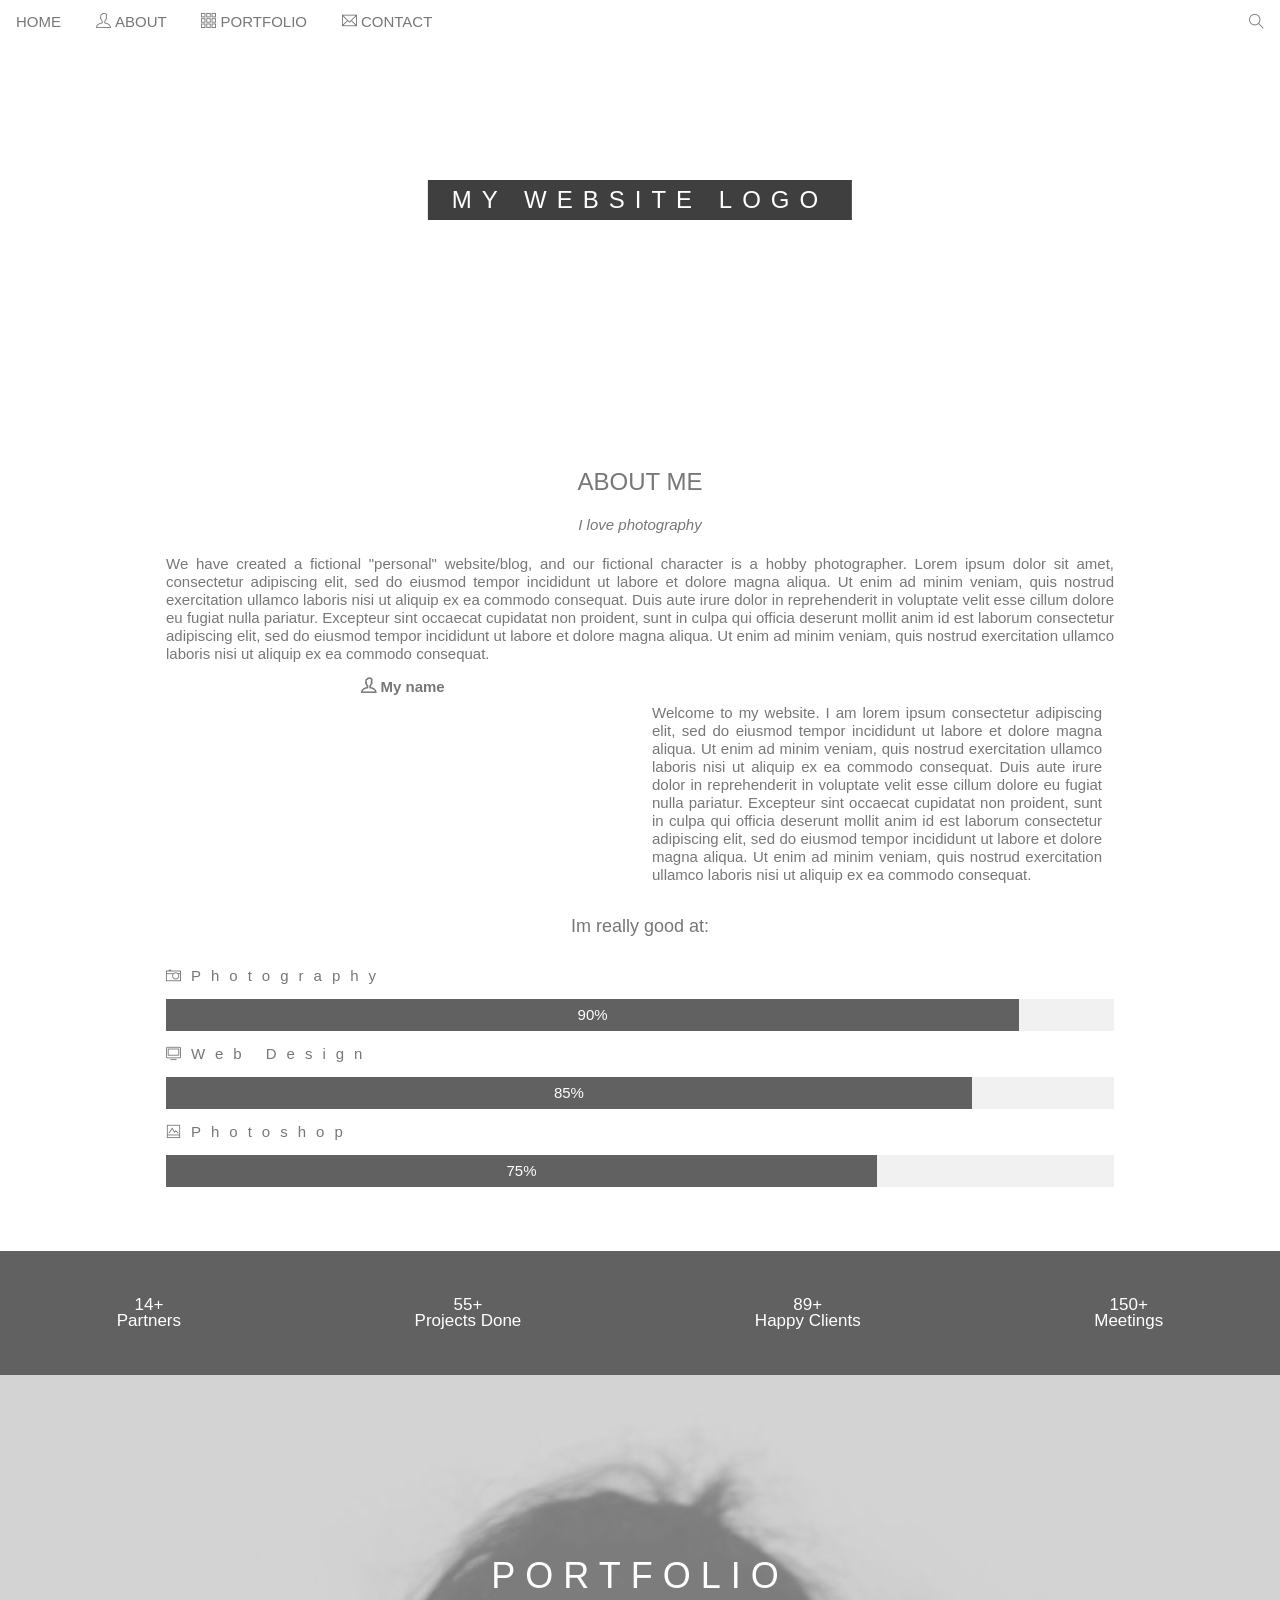
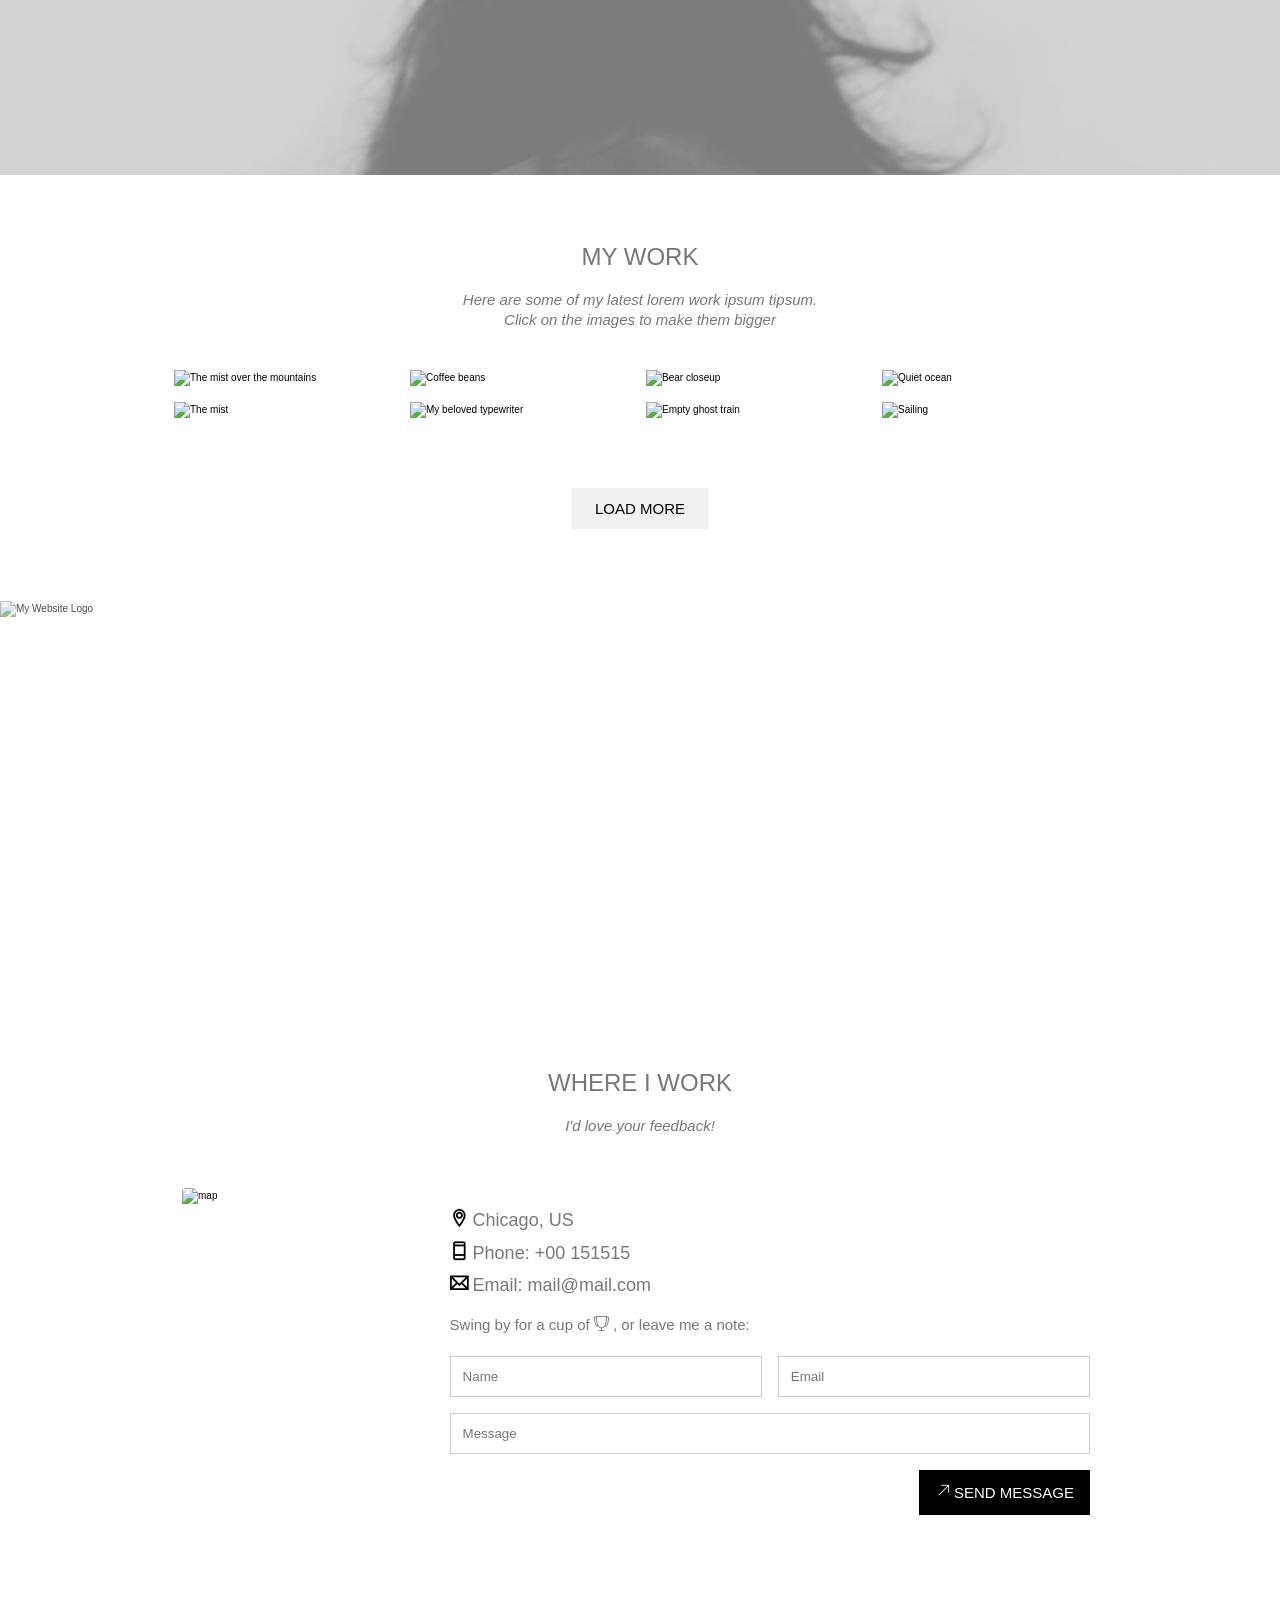
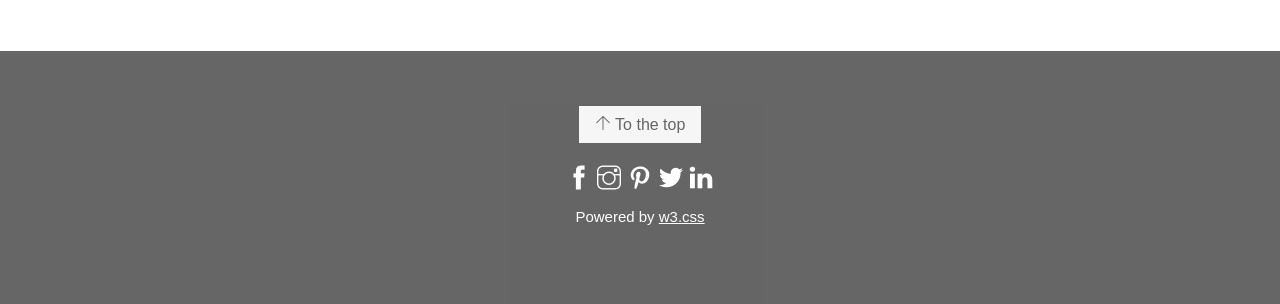
==== commit 4e2c11ac: "Initial commit on 03_Web-Blog" ====
--- a/index.html
+++ b/index.html
@@ -3,7 +3,7 @@
 <head>
     <meta charset="UTF-8">
     <meta name="viewport" content="width=device-width, initial-scale=1.0">
-    <title>Architect</title>
+    <title>Blog</title>
     <link rel="stylesheet" href="./assets/css/style.css">
     <link rel="stylesheet" href="./assets/css/responsive.css">
     <link rel="stylesheet" href="./assets/css/base.css">
@@ -11,245 +11,286 @@
     <link rel="stylesheet" href="./assets/fonts/themify-icons/themify-icons.css">
 </head>
 <body>
-    <!-- <div class="wrapper"> -->
-        <div class="main">
-            <!-- Header -->
-            <header class="header">
-                <nav class="header__navbar">
-                    <div class="navbar-home">
-                        <a href="#" class="navbar-list__item-link">
-                            <b>BR</b>
-                            Architects
-                        </a>
-                    </div>
-                    <ul class="navbar-list hide-on-mobile">
-                        <li class="navbar-list__item">
-                            <a href="#project" class="navbar-list__item-link">
-                                Projects
-                            </a>
-                        </li>
-                        <li class="navbar-list__item">
-                            <a href="#about" class="navbar-list__item-link">
-                                About
-                            </a>
-                        </li>
-                        <li class="navbar-list__item">
-                            <a href="#contact" class="navbar-list__item-link">
-                                Contact
-                            </a>
-                        </li>
-                    </ul>
-
-                    <!-- Bars on mobile -->
-                    <div class="navbar-mobile__menu">
-                        <i class="ti-menu"></i>
-                    </div>    
-                </nav>
-
-                <!-- Show on mobile -->
-                <ul class="navbar-menu__list">
-                    <li class="navbar-menu__item">
-                        <a href="#project" class="navbar-menu__link">
-                            Projects
-                        </a>
-                    </li>
-                    <li class="navbar-menu__item">
-                        <a href="#about" class="navbar-menu__link">
-                            About
-                        </a>
-                    </li>
-                    <li class="navbar-menu__item">
-                        <a href="#contact" class="navbar-menu__link">
-                            Contact
-                        </a>
-                    </li>
-                </ul>
-            </header>
-
-            <div class="slider">
-                <div class="slider__heading">
-                    <b class="slider__heading-block">BR</b>
-                    <span class="slider__heading-name">Architects</span>
-                </div>
-            </div>
-            <!-- end -->
-
-            <!-- Main body -->
-            <div class="body-project">
-                <!-- Projects -->
-                <div id="project" class="body-project__item">
-                    <div class="body-heading">
-                        Projects
-                    </div>
-                    <div class="row mt-32">
-                        <div class="col l-3 m-6 c-12">
-                            <div class="project__item">
-                                <span class="project__item-name">Summer house</span>
-                                <img src="./assets/img/projects/1.jpg" alt="house" class="project__item-img">
-                            </div>
-                        </div>
-                        <div class="col l-3 m-6 c-12">
-                            <div class="project__item">
-                                <span class="project__item-name">Brick house</span>
-                                <img src="./assets/img/projects/2.jpg" alt="house" class="project__item-img">
-                            </div>
-                        </div>
-                        <div class="col l-3 m-6 c-12">
-                            <div class="project__item">
-                                <span class="project__item-name">Renovated house</span>
-                                <img src="./assets/img/projects/3.jpg" alt="house" class="project__item-img">
-                            </div>
-                        </div>
-                        <div class="col l-3 m-6 c-12">
-                            <div class="project__item">
-                                <span class="project__item-name">Summer house</span>
-                                <img src="./assets/img/projects/4.jpg" alt="house" class="project__item-img">
-                            </div>
-                        </div>
-                        <div class="col l-3 m-6 c-12">
-                            <div class="project__item">
-                                <span class="project__item-name">Barn house</span>
-                                <img src="./assets/img/projects/2.jpg" alt="house" class="project__item-img">
-                            </div>
-                        </div>
-                        <div class="col l-3 m-6 c-12">
-                            <div class="project__item">
-                                <span class="project__item-name">Brick house</span>
-                                <img src="./assets/img/projects/3.jpg" alt="house" class="project__item-img">
-                            </div>
-                        </div>
-                        <div class="col l-3 m-6 c-12">
-                            <div class="project__item">
-                                <span class="project__item-name">Barn house</span>
-                                <img src="./assets/img/projects/4.jpg" alt="house" class="project__item-img">
-                            </div>
-                        </div>
-                        <div class="col l-3 m-6 c-12">
-                            <div class="project__item">
-                                <span class="project__item-name">Renovated house</span>
-                                <img src="./assets/img/projects/1.jpg" alt="house" class="project__item-img">
-                            </div>
-                        </div>
-                    </div>
-                </div>
-
-                <!-- About -->
-                <div id="about" class="body-project__item">
-                    <div class="body-heading">
-                        About
-                    </div>
-                    <div class="body-description">
-                        <p>Lorem ipsum dolor sit amet, consectetur adipiscing elit, sed do eiusmod tempor incididunt ut labore et dolore magna aliqua. Ut enim ad minim veniam, quis nostrud exercitation ullamco laboris nisi ut aliquip ex ea commodo consequat. Excepteur sint occaecat cupidatat non proident, sunt in culpa qui officia deserunt mollit anim id est laborum consectetur adipiscing elit, sed do eiusmod tempor incididunt ut labore et dolore magna aliqua. Ut enim ad minim veniam, quis nostrud exercitation ullamco laboris nisi ut aliquip ex ea commodo consequat.</p>
-                    </div>
-                    <div class="body-about">
-                        <div class="row">
-                            <div class="col l-3 m-6 c-12">
-                                <div class="body-about__item">
-                                    <img src="./assets/img/about/mem1.jpg" alt="Member" class="body-about__item-img">
-                                    <div class="body-about__item-info">
-                                        <h3 class="body-about__name">
-                                            Jane Doe
-                                        </h3>
-                                        <div class="body-about__job">
-                                            Architect
-                                        </div>
-                                        <div class="body-about__say">
-                                            Phasellus eget enim eu lectus faucibus vestibulum. Suspendisse sodales pellentesque elementum.
-                                        </div>
-                                    </div>
-                                    <button class="body-about__item-btn">Contact</button>
-                                </div>
-                            </div>
-                            <div class="col l-3 m-6 c-12">
-                                <div class="body-about__item">
-                                    <img src="./assets/img/about/mem2.jpg" alt="Member" class="body-about__item-img">
-                                    <div class="body-about__item-info">
-                                        <h3 class="body-about__name">
-                                            Alex John
-                                        </h3>
-                                        <div class="body-about__job">
-                                            CEO & Founder
-                                        </div>
-                                        <div class="body-about__say">
-                                            Phasellus eget enim eu lectus faucibus vestibulum. Suspendisse sodales pellentesque elementum.
-                                        </div>
-                                    </div>
-                                    <button class="body-about__item-btn">Contact</button>
-                                </div>
-                            </div>
-                            <div class="col l-3 m-6 c-12">
-                                <div class="body-about__item">
-                                    <img src="./assets/img/about/mem3.jpg" alt="Member" class="body-about__item-img">
-                                    <div class="body-about__item-info">
-                                        <h3 class="body-about__name">
-                                            Mike Ross
-                                        </h3>
-                                        <div class="body-about__job">
-                                            Architect
-                                        </div>
-                                        <div class="body-about__say">
-                                            Phasellus eget enim eu lectus faucibus vestibulum. Suspendisse sodales pellentesque elementum.
-                                        </div>
-                                    </div>
-                                    <button class="body-about__item-btn">Contact</button>
-                                </div>
-                            </div>
-                            <div class="col l-3 m-6 c-12">
-                                <div class="body-about__item">
-                                    <img src="./assets/img/about/mem4.jpg" alt="Member" class="body-about__item-img">
-                                    <div class="body-about__item-info">
-                                        <h3 class="body-about__name">
-                                            Dan Star
-                                        </h3>
-                                        <div class="body-about__job">
-                                            Architect
-                                        </div>
-                                        <div class="body-about__say">
-                                            Phasellus eget enim eu lectus faucibus vestibulum. Suspendisse sodales pellentesque elementum.
-                                        </div>
-                                    </div>
-                                    <button class="body-about__item-btn">Contact</button>
-                                </div>
-                            </div>
-                        </div>
-                    </div>
-                </div>
-
-                <!-- Contact -->
-                <div id="contact" class="body-project__item">
-                    <div class="body-heading">
-                        Contact
-                    </div>
-                    <div class="body-description">
-                        <p>Lets get in touch and talk about your next project.</p>
-                    </div>
-                    <form action="#" target="_blank" class="form-controls">
-                        <input type="text" name="Name" class="form-controls__input" placeholder="Name" required>
-                        <input type="email" name="Email" class="form-controls__input" placeholder="Email" required>
-                        <input type="text" name="Subject" class="form-controls__input" placeholder="Subject" required>
-                        <input type="text" name="Comment" class="form-controls__input" placeholder="Comment" required>
-
-                        <button class="form-controls__btn">send message</button>
+    <!-- Head -->
+    <div id="header" class="header">
+        <!-- nav -->
+        <ul id="nav">
+            <li><a href="#">home</a></li>
+            <li><a href="#about">
+                <i class="ti-user hide-on-mobile"></i>
+                about
+            </a></li>
+            <li><a href="#portfolio">
+                <i class="ti-layout-grid3 hide-on-mobile"></i>
+                portfolio
+            </a></li>
+            <li><a href="#contact">
+                <i class="ti-email hide-on-mobile"></i>
+                contact
+            </a></li>
+            <li><a href="#">
+                search
+            </a></li>
+        </ul>
+        
+        <!-- moblie menu -->
+        <div id="moblie-menu" class="moblie-menu-btn hide-on-pc-tablet">
+            <i class="menu-icon ti-menu"></i>
+        </div>
+        <!-- search  -->
+        <div class="search-btn">
+            <i class="search-icon ti-search"></i>
+        </div>
+    </div>
+
+    <div id="slider">
+        <div class="text-content">
+            <span class="text-heading hide-on-mobile">my website logo</span>
+            <span class="text-heading hide-on-pc-tablet">my logo</span>
+        </div>
+    </div>
+ 
+    <!-- Body -->
+    <div class="body">
+        <!-- About me -->
+        <div id="about" class="body-project">
+            <div class="body-project__heading">
+                <p>about me</p>
+            </div>
+            <div class="body-project__description">
+                <p>I love photography</p>
+            </div>
+            <div class="body-project__content">
+                <div class="about-me__introduce">
+                    <p>We have created a fictional "personal" website/blog, and our fictional character is a hobby photographer. Lorem ipsum dolor sit amet, consectetur adipiscing elit, sed do eiusmod tempor incididunt ut labore et dolore magna aliqua. Ut enim ad minim veniam, quis nostrud exercitation ullamco laboris nisi ut aliquip ex ea commodo consequat. Duis aute irure dolor in reprehenderit in voluptate velit esse cillum dolore eu fugiat nulla pariatur. Excepteur sint occaecat cupidatat non proident, sunt in culpa qui officia deserunt mollit anim id est laborum consectetur adipiscing elit, sed do eiusmod tempor incididunt ut labore et dolore magna aliqua. Ut enim ad minim veniam, quis nostrud exercitation ullamco laboris nisi ut aliquip ex ea commodo consequat.</p>
+                </div>
+                <div class="about-me__info">
+                    <div class="about-me__contact">
+                        <div class="about-me__info-name">
+                            <i class="ti-user"></i>
+                            My name
+                        </div>
+                        <img src="./assets/img/avatar.jpg" alt="" class="about-me__info-img">
+                    </div>
+                    <div class="about-me__paragraph hide-on-mobile">
+                        <p>Welcome to my website. I am lorem ipsum consectetur adipiscing elit, sed do eiusmod tempor incididunt ut labore et dolore magna aliqua. Ut enim ad minim veniam, quis nostrud exercitation ullamco laboris nisi ut aliquip ex ea commodo consequat. Duis aute irure dolor in reprehenderit in voluptate velit esse cillum dolore eu fugiat nulla pariatur. Excepteur sint occaecat cupidatat non proident, sunt in culpa qui officia deserunt mollit anim id est laborum consectetur adipiscing elit, sed do eiusmod tempor incididunt ut labore et dolore magna aliqua. Ut enim ad minim veniam, quis nostrud exercitation ullamco laboris nisi ut aliquip ex ea commodo consequat.</p>
+                    </div>
+                </div>
+            </div>
+            <!---->
+            <div class="body-project__show">
+                <p>Im really good at:</p>
+            </div>
+            <div class="body-project__show-info">
+                <div class="body-project__chart">
+                    <div class="body-project__chart-name">
+                        <i class="ti-camera"></i>
+                        <p>Photography</p>
+                    </div>
+                    <div class="body-project__chart-percent">
+                        <div class="body-project__percent">90%</div>
+                    </div>
+                </div>
+                <div class="body-project__chart">
+                    <div class="body-project__chart-name">
+                        <i class="ti-desktop"></i>
+                        <p>Web Design</p>
+                    </div>
+                    <div class="body-project__chart-percent">
+                        <div class="body-project__percent">85%</div>
+                    </div>
+                </div>
+                <div class="body-project__chart">
+                    <div class="body-project__chart-name">
+                        <i class="ti-image"></i>
+                        <p>Photoshop</p>
+                    </div>
+                    <div class="body-project__chart-percent">
+                        <div class="body-project__percent">75%</div>
+                    </div>
+                </div>
+            </div>
+        </div>
+
+        <!-- Partner -->
+        <div class="long-bar">
+            <div class="long-bar__item">
+                <span class="long-bar__item-quantity">14+</span>
+                <br>
+                Partners
+            </div>
+            <div class="long-bar__item">
+                <span class="long-bar__item-quantity">55+</span>
+                <br>
+                Projects Done
+            </div> 
+            <div class="long-bar__item">
+                <span class="long-bar__item-quantity">89+</span>
+                <br>
+                Happy Clients
+            </div> 
+            <div class="long-bar__item">
+                <span class="long-bar__item-quantity">150+</span>
+                <br>
+                Meetings
+            </div> 
+        </div>
+        <!-- Cover Image -->
+        <div class="cover-logo">
+            <div class="cover-logo__heading">
+                <p>portfolio</p>
+            </div>
+            <img class="cover-logo__img" src="./assets/img/coverPhoto/img2.jpg" alt="My Website Logo">
+        </div>
+
+        <!-- My work -->
+        <div id="portfolio" class="body-project">
+            <div class="body-project__heading">
+                <p>my work</p>
+            </div>
+            <div class="body-project__description">
+                <p>Here are some of my latest lorem work ipsum tipsum.
+                    <br>Click on the images to make them bigger
+                </p>
+            </div>
+            <div class="my-work__list">
+                <div class="row">
+                    <div class="col l-3 m-3 c-12">
+                        <div class="project__item">
+                            <img src="https://www.w3schools.com/w3images/p1.jpg" alt="The mist over the mountains" class="project__item-img">
+                        </div>
+                    </div>
+                    <div class="col l-3 m-3 c-12">
+                        <div class="project__item">
+                            <img src="https://www.w3schools.com/w3images/p2.jpg" alt="Coffee beans" class="project__item-img">
+                        </div>
+                    </div>
+                    <div class="col l-3 m-3 c-12">
+                        <div class="project__item">
+                            <img src="https://www.w3schools.com/w3images/p3.jpg" alt="Bear closeup" class="project__item-img">
+                        </div>
+                    </div>
+                    <div class="col l-3 m-3 c-12">
+                        <div class="project__item">
+                            <img src="https://www.w3schools.com/w3images/p4.jpg" alt="Quiet ocean" class="project__item-img">
+                        </div>
+                    </div>
+                    <div class="col l-3 m-3 c-12">
+                        <div class="project__item">
+                            <img src="https://www.w3schools.com/w3images/p5.jpg" alt="The mist" class="project__item-img">
+                        </div>
+                    </div>
+                    <div class="col l-3 m-3 c-12">
+                        <div class="project__item">
+                            <img src="https://www.w3schools.com/w3images/p6.jpg" alt="My beloved typewriter" class="project__item-img">
+                        </div>
+                    </div>
+                    <div class="col l-3 m-3 c-12">
+                        <div class="project__item">
+                            <img src="https://www.w3schools.com/w3images/p7.jpg" alt="Empty ghost train" class="project__item-img">
+                        </div>
+                    </div>
+                    <div class="col l-3 m-3 c-12">
+                        <div class="project__item">
+                            <img src="https://www.w3schools.com/w3images/p8.jpg" alt="Sailing" class="project__item-img">
+                        </div>
+                    </div>
+                </div>
+            </div>
+            <button class="my-work__btn">load more</button>
+        </div>
+        <!-- Cover Image -->
+        <div class="cover-logo">
+            <div class="cover-logo__heading">
+                <p>contact</p>
+            </div>
+            <img class="cover-logo__img" src="https://www.w3schools.com/w3images/parallax3.jpg" alt="My Website Logo">
+        </div>
+
+        <!-- Where I work -->
+        <div id="contact" class="body-project">
+            <div class="body-project__heading">
+                <p>where i work</p>
+            </div>
+            <div class="body-project__description">
+                <p>I'd love your feedback!</p>
+            </div>
+            
+            <div class="where-work">
+                <img src="https://www.w3schools.com/w3images/map.jpg" alt="map" class="where-work__img">
+                <div class="where-work__input">
+                    <div class="where-work__address">
+                        <span class="where-work__address-info">
+                            <i class="ti-location-pin"></i>
+                            Chicago, US
+                        </span> <br>
+                        <span class="where-work__address-info">
+                            <i class="ti-mobile"></i>
+                            Phone: +00 151515
+                        </span> <br>
+                        <span class="where-work__address-info">
+                            <i class="ti-email"></i>
+                            Email: mail@mail.com
+                        </span>
+                    </div>
+                    <p class="where-work__p">
+                        Swing by for a cup of <i class="ti-cup"></i> , or leave me a note:
+                    </p>
+                    <form action="" class="where-work__form">
+                        <div class="where-work__form-half">
+                            <input required class="work__form-input" type="text"placeholder="Name">
+                        </div>
+                        <div class="where-work__form-half">
+                            <input required class="work__form-input" type="email"placeholder="Email">
+                        </div>
+                        <div class="where-work__form-full">
+                            <input required class="work__form-input" type="text"placeholder="Message">
+                        </div>
+
+                        <div class="where-work__form-full">
+                            <button class="where-work__form-btn">
+                                <ti class="ti-arrow-top-right"></ti>
+                                send message
+                            </button>
+                        </div>
+
                     </form>
                 </div>
-
-                <!-- Map -->
-                <div class="body-project__item--img">
-                    <img src="./assets/img/map.jpg" alt="" class="map-img">
-                </div>
-            </div>
-            <!-- end -->
-
-
-        </div>
-        <!-- Footer -->
-        <div class="footer">
-            <div class="footer-layout__origin">
-                <p>Powered by <a href="#" class="footer-layout__origin--link">w3.css</a></p>
-            </div>
-        </div>
-    <!-- </div>   -->
-    
-    <script src="./main.js"></script>
+            </div>
+        </div>
+
+    </div>
+
+    <!-- Footer -->
+    <footer class="footer">
+            <a href="#home" class="footer-on-top">
+                <i class="ti-arrow-up"></i>
+                To the top
+            </a>
+            <div class="footer-list_icon">
+                <i class="ti-facebook"></i>
+                <i class="ti-instagram"></i>
+                <i class="ti-pinterest"></i>
+                <i class="ti-twitter-alt"></i>
+                <i class="ti-linkedin"></i>
+            </div>
+            <p class="footer-p">Powered by <a href="https://www.w3schools.com/w3css/default.asp">w3.css</a></p>
+    </footer>
+
+    <div class="cover-image">
+        <div class="cover-image__close">
+            <i class="ti-close cover-image__close-icon"></i>
+        </div>
+
+        <div class="cover-image__img">
+            <div class="cover-image__img-src">
+                <img src="https://www.w3schools.com/w3images/p6.jpg" alt="Image">
+            </div>
+            <span class="cover-image__img-span">My beloved typewriter</span>
+        </div>
+    </div>
+
+    <!-- Javascript -->
+    <script src="main.js"></script>
 </body>
 </html>
--- a/assets/css/style.css
+++ b/assets/css/style.css
@@ -1,276 +1,525 @@
-.header {
+/* Head */
+/* Navbar */
+#header {
     position: fixed;
     top: 0;
     width: 100%;
-    height: var(--navbar-height);
-    background-color: var(--white-color);
+    height: 43px;
+    background-color: transparent;
     z-index: 1;
-}
-
-.header__navbar {
-    display: flex;
-    padding: 8px 16px;
-    box-shadow: 0 2px 2px rgba(0,0,0,0.15);
-    height: var(--navbar-height);
-}
-
-.navbar-list {
-    display: flex;
-    list-style: none;
-    margin-left: auto;
-}
-
-.navbar-home {
-    display: block;
-    padding: 8px 16px;
-    font-size: 1.5rem;
-    line-height: 2.2rem;
-}
-
-.navbar-list__item {
-    padding: 8px 16px;
-    margin: 4px 0;
-}
-
-.navbar-home:hover,
-.navbar-list__item:hover {
+    overflow: hidden;
+}
+
+#nav {
+    display: inline-block;
+}
+
+#nav > li {
+    display: inline-block;
+}
+
+#nav > li:last-child {
+    display: none;
+}
+
+#nav li a {
+    width: 100%;
+    display: inline-block; /* ăn theo line-height để hover bao map*/
+    color: var(--text-color);
+    text-decoration: none;
+    line-height: 43px;
+    font-size: 15px;
+    text-transform: uppercase;
+    padding: 0 16px; /* vì line-height rồi nên padding k cần top bottom */
+}
+
+#nav li:hover a {
+    color: var(--black-color);
     background-color: #ccc;
-}
-
-.navbar-list__item-link {
-    text-decoration: none;
-    color: var(--black-color);
-    font-size: var(--font-text);
-    letter-spacing: 0.4rem;
-    line-height: var(--font-text);
+    cursor: pointer;
+}
+
+#header .moblie-menu-btn {
+    position: absolute;
+    top: 0;
+    right: 0;
+}
+
+#header .moblie-menu-btn,
+#header .search-btn {
+    float: right;
+    padding: 0 16px;
+}
+
+#header .moblie-menu-btn:hover {
+    background-color: #000;
+}
+
+#header .search-btn:hover {
+    background-color: #f44336;
+    cursor: pointer;
+}
+
+#header .moblie-menu-btn:hover i,
+#header .search-btn:hover i {
+    color: var(--white-color);
+}
+
+#header .moblie-menu-btn,
+#header .search-icon {
+    color: var(--text-color);
+    font-size: 15px;
+    line-height: 43px;
+}
+
+#header.header.henshin {
+    color: #000;
+    background-color: #fff;
+    animation: animatetop ease 0.4s;
+    box-shadow: 0 2px 5px 0 rgba(0, 0, 0, 0.16), 0 2px 10px 0 rgba(0, 0, 0, 0.12);
+}
+
+@keyframes animatetop {
+    0% {
+        top: -300px;
+        opacity: 0;
+    }
+    100% {
+        top: 0;
+        opacity: 1;
+    }
 }
 
 /* Slider css */
-.slider {
+#slider {
     position: relative;
-    margin-top: 54px;
-    margin-bottom: 11px;
-    padding-top: 41%;
-    background: url('../img/architect.jpg') top center / cover no-repeat;
-}
-
-.slider__heading {
-    display: flex;
+    min-height: 400px;
+    background: url('https://www.w3schools.com/w3images/parallax1.jpg') center center / cover no-repeat;
+    z-index: 0;
+    opacity: 0.75;
+}
+
+#slider .text-content {
     position: absolute;
     top: 50%;
     left: 50%;
     transform: translate(-50%, -50%);
-    font-size: 3.6rem;
-    color: var(--white-color);
-    height: 50px;
-    line-height: 50px;
-    font-family: 'Segoe UI', Tahoma, Geneva, Verdana, sans-serif;
-}
-
-.slider__heading-block {
-    background-color: rgba(0, 0, 0, 0.7);
-    padding: 0 16px;
-    margin-right: 10px;
-}
-/* Body css */
-/* Project */
+    padding: 12px 24px;
+    background-color: var(--black-color);
+    color: var(--white-color);
+    font-size: 24px;
+    text-transform: uppercase;
+    letter-spacing: 10px;
+    animation: opac 0.8s;
+    white-space: nowrap;
+}
+
+@keyframes opac {
+    0% {
+        opacity: 0;
+    }
+    
+    100% {
+        opacity: 1;
+    }
+}
+
+/* Cover img Css */
+.cover-logo {
+    position: relative;
+    width: 100%; /* Đảm bảo phần tử này chiếm toàn bộ chiều rộng */
+    height: 400px; /* Chiều cao cần được xác định */
+    display: flex; /* Sử dụng Flexbox để căn giữa */
+    justify-content: center; /* Căn giữa theo chiều ngang */
+    align-items: center; /* Căn giữa theo chiều dọc */
+    opacity: 0.7;
+}
+
+.cover-logo__img {
+    position: absolute;
+    top: 0;
+    left: 0;
+    width: 100%;
+    height: 100%;
+    object-fit: cover; /* Đảm bảo ảnh bao phủ toàn bộ phần tử */
+    z-index: 0; /* Đảm bảo ảnh nằm dưới heading */
+}
+
+/* Css body */
 .body-project {
-    padding: 8px 16px;
-    width: 100%;
+    max-width: 980px;
     margin-left: auto;
     margin-right: auto;
-}
-
-.body-project__item {
-    padding: 32px 16px 8px;
-}
-
-.body-project__item--img {
-    padding: 0px 16px;
-}
-
-.body-heading {
-    font-size: 2.4rem;
+    padding: 64px 16px;
+}
+
+/* About me */
+.body-project__heading {
+    margin: 10px 0;
+    font-size: 24px;
+    color: var(--text-color);
+    text-align: center;
+    text-transform: uppercase;
+
+}
+
+.body-project__description {
+    margin: 25px 0 20px;
+    font-size: 15px;
+    line-height: 20px;
+    color: var(--text-color);
+    text-align: center;
+    font-style: italic;
+}
+
+.body-project__content {
+    text-align: justify;
+    color: var(--text-color);
+    font-size: 15px;
+    line-height: 1.8rem;
+}
+
+.about-me__introduce {
+    margin: 15px 0;   
+}
+
+.about-me__info {
+    display: flex;
+    width: 100%;
+}
+
+.about-me__contact {
+    padding: 0 12px;
+    width: 50%;
+}
+
+.about-me__info-name {
+    text-align: center;
+    margin-bottom: 12px;
+    font-weight: bold;
+}
+
+.about-me__info-name i {
+    font-weight: bold;
+}
+
+.about-me__info-img {
+    opacity: 0.6;
+    border-radius: 4px;
+    max-width: 100%;
+}
+
+.about-me__info-img:hover {
+    opacity: 1;
+}
+
+.about-me__paragraph {
+    width: 50%;
+    margin-top: 26px;
+    padding: 0 12px;   
+}
+
+/* Skill css */
+.body-project__show {
+    margin: 18px 0;
     padding: 16px 0;
-    margin: 10px 0;
-    border-bottom: 1px solid #f1f1f1;
+    color: var(--text-color);
+    font-size: 18px;
+    text-align: center;
+}
+
+.body-project__chart-name {
+    display: flex;
+    margin: 15px 0;
+    font-size: 15px;
+    letter-spacing: 10px;
+    color: var(--text-color);
+}
+
+.body-project__chart-percent {
+    color: #000;
+    background-color: #f1f1f1;
+}
+
+.body-project__percent {
+    color: #fff;
+    background-color: #616161;
+    padding: 8px 12px;
+    text-align: center;
+    font-size: 15px;
+}
+
+.body-project__chart:nth-child(1) .body-project__percent {
+    width: 90%;
+}
+
+.body-project__chart:nth-child(2) .body-project__percent {
+    width: 85%;
+}
+
+.body-project__chart:nth-child(3) .body-project__percent {
+    width: 75%;
+}
+
+/* Long bar css */
+.long-bar {
+    color: var(--white-color);
+    background-color: #616161;
+    text-align: center;
+    padding: 16px 0;
+    display: flex;
+    font-size: 17px;
+    justify-content: space-around;
+}
+
+.long-bar__item {
+    margin: 16px 0;
+    padding: 14px 0;
+}
+
+/* Cover Image */
+.cover-logo__heading {
+    z-index: 1;
+    padding: 12px 24px;
+    line-height: 30px;
+    text-align: center;
+    height: 53px;
+    width: 432px;
+}
+
+.cover-logo__heading p {
+    letter-spacing: 10px;
+    color: var(--white-color);
+    font-size: 36px;
+    text-transform: uppercase;
+}
+
+/* My work css */
+.my-work__list {
+    margin-top: 40px;
+    padding: 0 8px;
 }
 
 .project__item {
+    margin-bottom: 16px;
+}
+
+.project__item:hover {
+    cursor: pointer;
+    opacity: 0.6;
+}
+
+.project__item-img {
+    width: 100%;
+}
+
+.my-work__btn {
+    font-size: 15px;
+    color: var(--black-color);
+    background-color: #f1f1f1;
+    margin: 54px 0 8px;
+    padding: 12px 24px;
+    text-transform: uppercase;
+    border: none;
     position: relative;
-    margin-bottom: 16px;
-}
-
-.project__item-name {
-    color: var(--white-color);
+    left: 50%;
+    transform: translateX(-50%);
+}
+
+.my-work__btn:hover {
+    background-color: #ccc;
+}
+
+/* where i work css */
+.where-work {
+    display: flex;
+    margin: 16px 0;
+    padding: 32px 0;
+}
+
+.where-work__img {
+    margin: 0 16px;
+    border-radius: 4px;
+    width: 30%;
+    height: 160px;
+    padding: 0.01em 0;
+}
+
+.where-work__input {
+    margin: 16px 0;
+    padding: 0.15px 16px;
+}
+
+.where-work__address {
+    padding: 0 8px;
+    font-size: 18px;
+    line-height: 1.8;
+    color: var(--text-color);
+}
+
+.where-work__address-info i {
+    font-weight: bold;
+    color: var(--black-color);
+}
+
+.where-work__p {
+    padding: 0 8px;
+    font-size: 15px;
+    margin: 15px 0;
+    color: var(--text-color);
+}
+
+.where-work__form {
+    display: flex;
+    flex-wrap: wrap;
+    font-size: 15px;
+}
+
+.work__form-input {
+    padding: 12px;
+    display: block;
+    width: 100%;
+    border: 1px solid #ccc;
+}
+
+.where-work__form-half {
+    width: 50%; 
+    padding: 8px;
+}
+
+.where-work__form-full {
+    width: 100%; 
+    padding: 8px;
+}
+
+.where-work__form-btn {
+    position: relative;
+    float: right;
+    text-transform: uppercase;
+    padding: 14px 16px;
+    font-size: 15px;
+    color: var(--white-color);
+    border: none;
     background-color: var(--black-color);
+}
+
+.where-work__form-btn:hover {
+    color: var(--black-color);
+    background-color: #ccc;
+}
+
+/* Footer */
+.footer {
+    background-color: var(--black-color);
+    opacity: 0.6;
+    padding: 64px 0;
+    text-align: center;
+}
+
+.footer:hover {
+    opacity: 1;
+}
+
+.footer-on-top{
+    font-size: 16px;
+    padding: 10px 16px;
+    background-color: #f1f1f1;
+    text-decoration: none;
+    color: #000;
+}
+
+.footer-on-top:hover {
+    background-color: #ccc;
+}
+
+.footer-list_icon {
+    margin: 9px 0 9px;
+    padding: 22px 0 4px;
+    font-size: 24px;
+    color: var(--white-color);
+}
+
+.footer-list_icon i:hover {
+    opacity: 0.6;
+}
+
+.footer-p {
+    margin: 15px 0;
+    color: var(--white-color);
+    font-size: 15px;
+}
+
+.footer-p a {
+    color: var(--white-color);
+}
+
+.footer-p a:hover{
+    color: #4CAF50;
+}
+
+/* Mobile */
+.header-logo__heading-mobile {
+    display: none;
+}
+
+/* Cover image */
+.cover-image {
+    position: fixed;
+    top: 0;
+    left: 0;
+    display: none;
+    width: 100%;
+    height: 100%;
+    background-color: #000;
+    z-index: 9;
+}
+
+.cover-image__close-icon {
     padding: 8px 16px;
-    font-size: 1.5rem;
+    color: white;
+    right: 0;
     position: absolute;
-    left: 0;
-    top: 0;
-}
-
-.project__item-img {
-    width: 100%;
-}
-
-/* About css */
-.body-description {
-    margin: 15px 0;
-    font-size: 1.5rem;
-    text-align: justify;
-    line-height: 2rem;
-}
-
-.body-about {
+    font-size: 18px;
+    font-weight: bold;
+}
+
+.cover-image__close-icon:hover {
+    background-color: #ccc;
+    cursor: pointer;
+    color: #000 !important;
+}
+
+.cover-image__img {
+    padding: 86px;
+    display: grid;
+}
+
+.cover-image__img-src {
+    width: 100%;
+    text-align: center;
     margin-top: 40px;
-}
-
-.body-about__item {
-    margin-bottom: 16px;
-}
-
-.body-about__item-img {
-    display: block;
-    width: 100%;
-    height: auto; /* Giữ nguyên tỷ lệ ảnh */
-}
-
-.body-about__item-info {
-    width: 100%;
-}
-
-.body-about__name {
-    margin: 10px 0;
-    font-size: 2.4rem;
-    font-weight: 300;
-}
-
-.body-about__job {
-    margin: 15px 0;
-    font-size: 1.5rem;
-    opacity: 0.6;
-}
-
-.body-about__say {
-    margin: 15px 0;
-    font-size: 1.5rem;
-}
-
-.body-about__item-btn {
-    width: 100%;
-    height: 35px;
-    border: none;
-    font-size: 1.5rem;
-    padding: 8px 16px;
-    background-color: #f1f1f1;
-}
-
-.body-about__item-btn:hover {
-    background-color: #ccc;
-}
-
-/* Contact css */
-.form-controls {
-    display: block;
-}
-
-.form-controls__input {
-    padding: 8px;
-    display: block;
-    width: 100%;
-    border: 1px solid #ccc;
-    margin: 16px 0;
-    font-size: 1.5rem;
-}
-
-.form-controls__btn {
-    min-width: 158px;
-    min-height: 40px;
-    padding: 8px 16px;
-    margin: 16px 0;
-    background-color: var(--black-color);
-    color: var(--white-color);
-    font-size: 1.5rem;
-    border: none;
-    text-transform: uppercase;
-}
-
-.form-controls__btn:hover {
-    background-color: #ccc;
-    color: var(--black-color);
-}
-
-.map-img {
-    margin-top: 30px;
-    display: block;
-    width: 100%;
-    height: auto;
-}
-
-
-/* Footer css */
-
-.footer {
-    position: relative;
-    bottom: 0;
-    width: 100%;
-    background-color: var(--black-color);
-    color: var(--white-color);
-    padding: 16px 0;
-    text-align: center;
-    font-size: 1.5rem;
-    height: 80px;
-    line-height: 45px;
-}
-
-.footer-layout__origin--link {
-    color: var(--white-color);
-}
-
-.footer-layout__origin--link:hover {
-    color: #4CAF50;
-}
-
-/* Mobile */
-.navbar-mobile__menu {
-    display: none;
-}
-
-.navbar-menu__list {
-    display: none;
-    position: absolute;
-    top: 53px;
-    width: 100%;
-    font-size: 2rem;
-    background-color: var(--white-color);
-    list-style: none;
-    animation: fadeIn ease-in 0.2s;
-}
-
-@keyframes fadeIn {
-    from {
+    margin-bottom: 10px;
+}
+
+.cover-image__img-src img {
+    animation: grow 0.3s ease-out;
+}
+
+.cover-image__img-span {
+    text-align: center;
+    color: #fff;
+    font-size: 18px;
+    animation: grow 0.3s ease-out;
+}
+
+@keyframes grow {
+    0% {
+        transform: scale(0.5);
         opacity: 0;
-        top: 100px;
-    } 
-    to {
+    }
+    100% {
+        transform: scale(1);
         opacity: 1;
-        top: 53px;
     }
 }
 
-.navbar-menu__item:hover {
-    background-color: #ccc;
-}
-
-.navbar-menu__item {
-    padding: 16px;
-}
-
-.navbar-menu__link {
-    text-decoration: none;
-    color: var(--black-color);
-}
-
-
--- a/assets/css/responsive.css
+++ b/assets/css/responsive.css
@@ -5,33 +5,110 @@
 
 /* Tablet */
 @media (min-width: 46.25em /* >= 740px */) and (max-width: 63.9375em /* <= 1023px */) {
+    .cover-image__img-src {
+        margin-top: 25%;
+        margin-bottom: 35px;
+    }
 
+    .cover-image__img-src img {
+        width: 80%;
+    }
+
+    .cover-image__img-span {
+        font-size: 35px;
+    }
+
+    .cover-image__close-icon {
+        padding: 30px 35px;
+        font-size: 40px;
+    }
 }
 
 /* Mobile */
 @media (max-width: 46.1875em /* <= 739px */) {
-    .navbar-mobile__menu {
-        display: block;
-        font-size: 3rem;
-        padding: 4px 16px;
-        position: absolute;
-        left: 315px;
+    .hide {
+        display: none;
     }
 
-    .navbar-menu__list {
-        display: none; /* Initially hide the menu */
-    }
-
-    .navbar-menu__list.block {
-        display: block; /* Show the menu when the block class is added */
+    .show-on-mobile {
+        display: block;
     }
 
     .hide-on-mobile {
         display: none;
     }
+
+    .where-work__form-half,
+    .about-me__contact {
+        width: 100%;
+    }
+
+    .long-bar {
+        display: grid;
+    }
+
+    .where-work__form,
+    .where-work {
+        display: block;
+    }
+
+    .where-work__input {
+        padding: 0;
+    }
+
+    .where-work__img {
+        margin: 0;
+        width: 100%;
+    }
+
+    /* Css navbar */
+    #nav {
+        display: block;
+    }
+
+    #nav > li {
+        display: block;
+    }
+
+    #nav > li:first-child {
+        display: inline-block;
+    }
+
+    #nav > li:last-child {
+        display: block;
+    }
+
+    #header .search-btn {
+        display: none;
+    }
+
+    .cover-image__close-icon {
+        padding: 20px 22px;
+    }
+
+    .cover-image__img {
+        padding: 0;
+    }
+
+    .cover-image__img-src img {
+        width: 80%;
+    }
+
+    .cover-image__img-src {
+        margin-top: 45%;
+    }
 }
 
 /* PC */
 @media (min-width: 64em /* >= 1024 */) {
+    .hide-on-pc {
+        display: none;
+    }
+}
 
+/* Tablet & PC */
+@media (min-width: 46.25em /* >= 740px */) {
+    .hide-on-pc-tablet {
+        display: none;
+    }
 }
--- a/assets/css/base.css
+++ b/assets/css/base.css
@@ -3,12 +3,9 @@
     --white-color: #fff;
     --black-color: #000;
     --border-color: #dbdbdb;
+    --text-color: #777;
+    /* Height */
 
-    /* Height */
-    --font-text: 15px;
-    --header-height: 120px;
-    --navbar-height: 54px;
-    --margin-b-28: 28px;
 }
 
 * {
@@ -23,7 +20,3 @@
     font-family: Verdana, Geneva, Tahoma, sans-serif;
     box-sizing: border-box;
 }
-
-.mt-32 {
-    margin-top: 32px;
-}
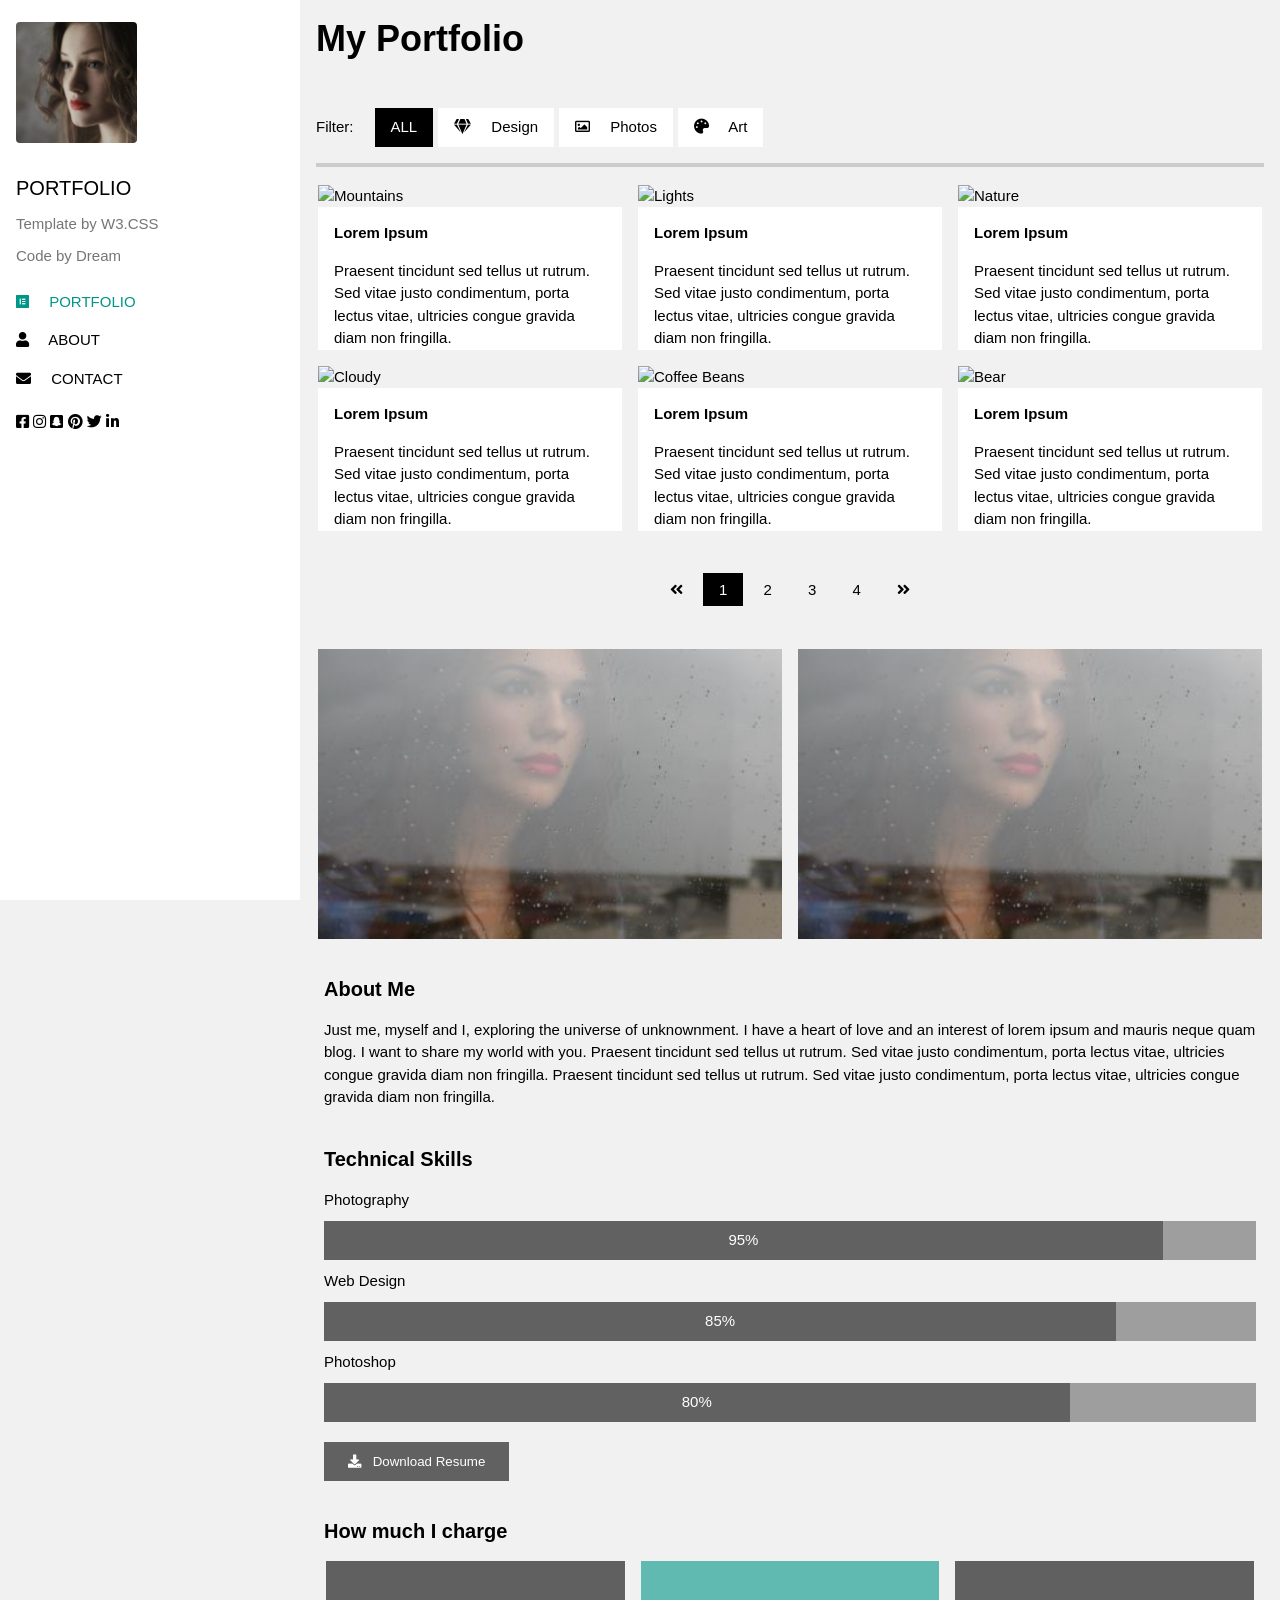
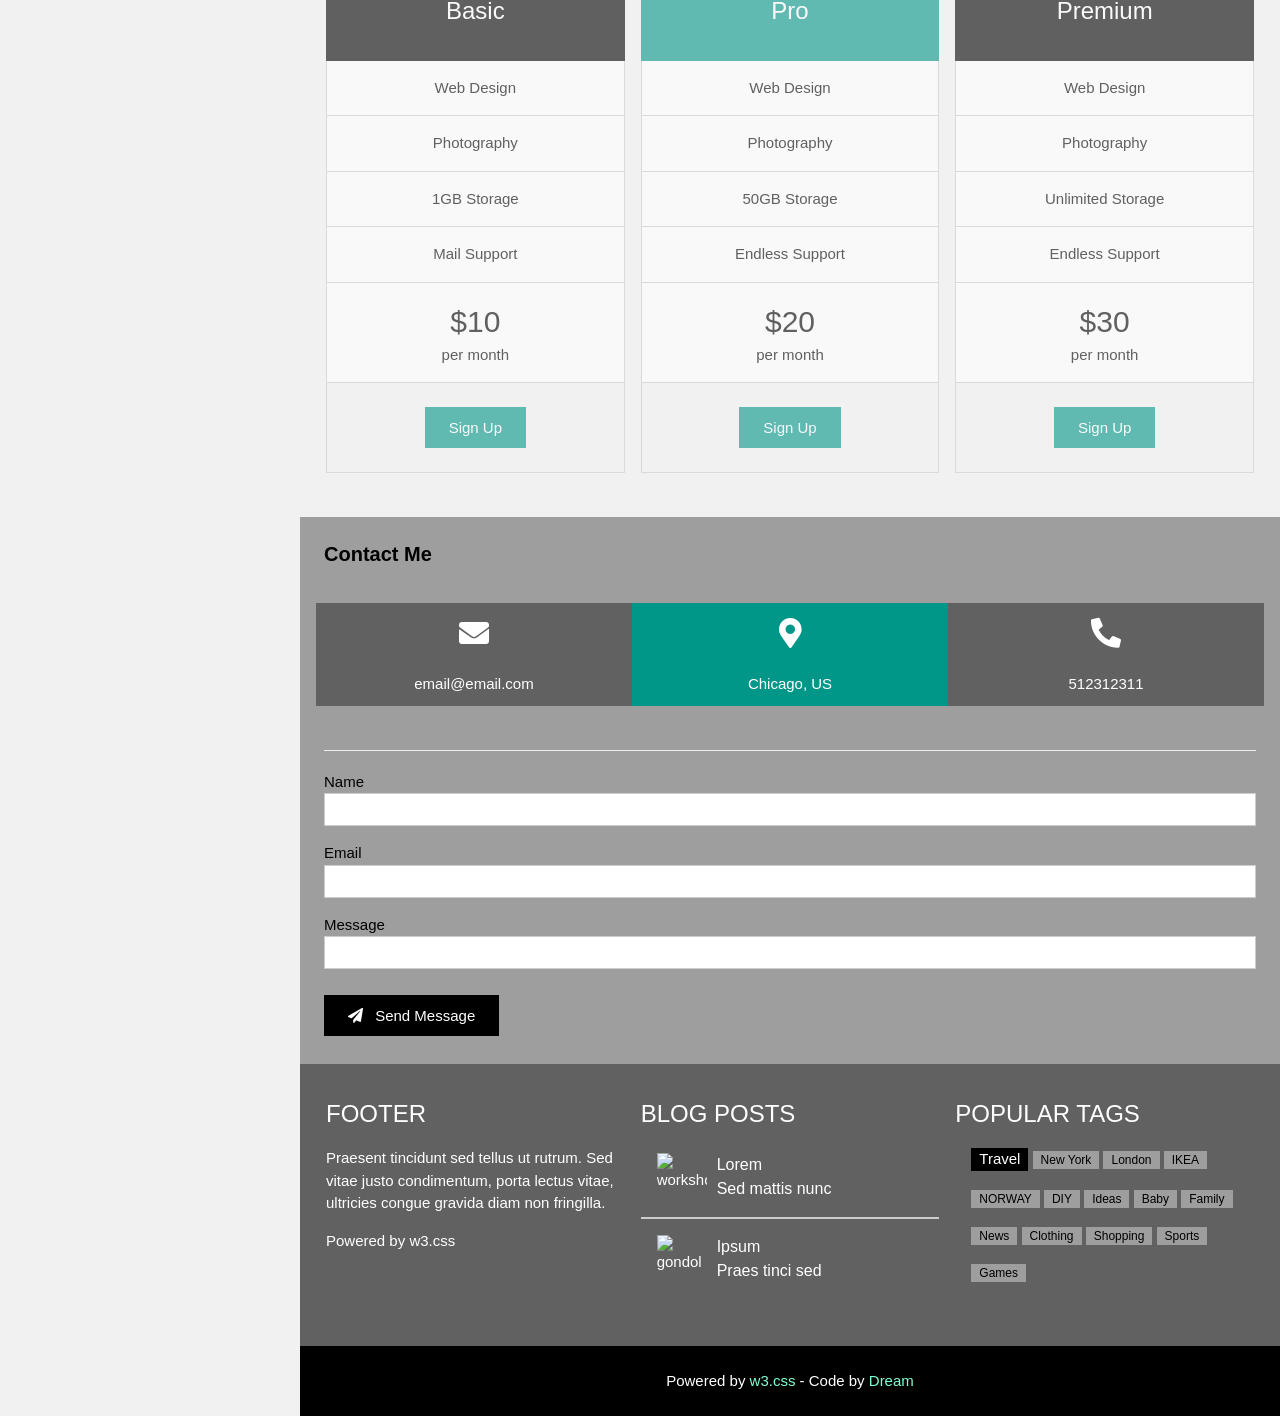
==== commit 13d2eb33: "Add new 04" ====
--- a/index.html
+++ b/index.html
@@ -3,294 +3,368 @@
 <head>
     <meta charset="UTF-8">
     <meta name="viewport" content="width=device-width, initial-scale=1.0">
-    <title>Blog</title>
+    <title>Document</title>
+    <link rel="stylesheet" href="https://cdnjs.cloudflare.com/ajax/libs/font-awesome/5.15.4/css/all.min.css" />
     <link rel="stylesheet" href="./assets/css/style.css">
     <link rel="stylesheet" href="./assets/css/responsive.css">
     <link rel="stylesheet" href="./assets/css/base.css">
     <link rel="stylesheet" href="./assets/css/grid.css">
-    <link rel="stylesheet" href="./assets/fonts/themify-icons/themify-icons.css">
 </head>
 <body>
-    <!-- Head -->
-    <div id="header" class="header">
-        <!-- nav -->
-        <ul id="nav">
-            <li><a href="#">home</a></li>
-            <li><a href="#about">
-                <i class="ti-user hide-on-mobile"></i>
-                about
-            </a></li>
-            <li><a href="#portfolio">
-                <i class="ti-layout-grid3 hide-on-mobile"></i>
-                portfolio
-            </a></li>
-            <li><a href="#contact">
-                <i class="ti-email hide-on-mobile"></i>
-                contact
-            </a></li>
-            <li><a href="#">
-                search
-            </a></li>
-        </ul>
+    <head id="head" class="head"></head>
+    <div class="body">
+        <div class="body-bar">
+            <div class="body-bar__head">
+                <img class="body-bar__head-img" src="./assets/img/avatar.jpg" alt="Avatar">
+                <i class="fas fa-times head-close"></i>
+                <div class="body-bar__head-title">portfolio</div>
+                <div class="body-bar__head-text">Template by W3.CSS</div>
+                <div class="body-bar__head-text">Code by Dream</div>
+            </div>
+            <div class="body-bar__body">
+                <div class="body-bar__body-text active">
+                    <i class="fab fa-elementor"></i>
+                    portfolio
+                </div>
+                <div class="body-bar__body-text">
+                    <i class="fas fa-user"></i>
+                    about
+                </div>
+                <div class="body-bar__body-text">
+                    <i class="fas fa-envelope"></i>
+                    contact
+                </div>
+            </div>
+            <div class="body-bar__footer">
+                <div class="body-bar__footer-icon">
+                    <i class="fab fa-facebook-square"></i>
+                    <i class="fab fa-instagram"></i>
+                    <i class="fab fa-snapchat-square"></i>                    
+                    <i class="fab fa-pinterest"></i>
+                    <i class="fab fa-twitter"></i>
+                    <i class="fab fa-linkedin-in"></i>
+                </div>
+            </div>
+        </div>
+        <div class="main">
+            <div class="main-hidden"></div>
+            <div class="body-head">
+                <div class="body-head__head">
+                    <i class="fas fa-bars head-menu"></i>
+                    <p>My Portfolio</p>
+                    <img class="head-img" src="./assets/img/avatar.jpg" alt="Avatar">
+                </div>
+
+                <div class="body-head__bar">
+                    <span>Filter:</span>
+                    <div class="body-head__bar-nav">
+                        <div class="body-head__bar-nav__item active">
+                            ALL
+                        </div>
+                        <div class="body-head__bar-nav__item">
+                            <i class="fas fa-gem"></i>
+                            Design
+                        </div>
+                        <div class="body-head__bar-nav__item">
+                            <i class="far fa-image"></i>
+                            Photos
+                        </div>
+                        <div class="body-head__bar-nav__item">
+                            <i class="fas fa-palette"></i>
+                            Art
+                        </div>
+                    </div>
+                </div>
+            </div>
+
+            <div class="body-achieve">
+                <div class="row">
+                    <div class="col l-4 m-4 c-12">
+                        <div class="body-achieve__item">
+                            <img src="https://www.w3schools.com/w3images/mountains.jpg" alt="Mountains" class="body-achieve__item-img">
+                            <div class="body-achieve__item-text">
+                                <div class="body-achieve__item-text__head">
+                                    <p><b>Lorem Ipsum</b></p>
+                                </div>
+                                <div class="body-achieve__item-text__des">
+                                    <p>Praesent tincidunt sed tellus ut rutrum. Sed vitae justo condimentum, porta lectus vitae, ultricies congue gravida diam non fringilla.</p>
+                                </div>
+                            </div>
+                        </div>
+                    </div>
+                    <div class="col l-4 m-4 c-12">
+                        <div class="body-achieve__item">
+                            <img src="https://www.w3schools.com/w3images/lights.jpg" alt="Lights" class="body-achieve__item-img">
+                            <div class="body-achieve__item-text">
+                                <div class="body-achieve__item-text__head">
+                                    <p><b>Lorem Ipsum</b></p>
+                                </div>
+                                <div class="body-achieve__item-text__des">
+                                    <p>Praesent tincidunt sed tellus ut rutrum. Sed vitae justo condimentum, porta lectus vitae, ultricies congue gravida diam non fringilla.</p>
+                                </div>
+                            </div>
+                        </div>
+                    </div>
+                    <div class="col l-4 m-4 c-12">
+                        <div class="body-achieve__item">
+                            <img src="https://www.w3schools.com/w3images/nature.jpg" alt="Nature" class="body-achieve__item-img">
+                            <div class="body-achieve__item-text">
+                                <div class="body-achieve__item-text__head">
+                                    <p><b>Lorem Ipsum</b></p>
+                                </div>
+                                <div class="body-achieve__item-text__des">
+                                    <p>Praesent tincidunt sed tellus ut rutrum. Sed vitae justo condimentum, porta lectus vitae, ultricies congue gravida diam non fringilla.</p>
+                                </div>
+                            </div>
+                        </div>
+                    </div>
+                    <div class="col l-4 m-4 c-12">
+                        <div class="body-achieve__item">
+                            <img src="https://www.w3schools.com/w3images/p1.jpg" alt="Cloudy" class="body-achieve__item-img">
+                            <div class="body-achieve__item-text">
+                                <div class="body-achieve__item-text__head">
+                                    <p><b>Lorem Ipsum</b></p>
+                                </div>
+                                <div class="body-achieve__item-text__des">
+                                    <p>Praesent tincidunt sed tellus ut rutrum. Sed vitae justo condimentum, porta lectus vitae, ultricies congue gravida diam non fringilla.</p>
+                                </div>
+                            </div>
+                        </div>
+                    </div>
+                    <div class="col l-4 m-4 c-12">
+                        <div class="body-achieve__item">
+                            <img src="https://www.w3schools.com/w3images/p2.jpg" alt="Coffee Beans" class="body-achieve__item-img">
+                            <div class="body-achieve__item-text">
+                                <div class="body-achieve__item-text__head">
+                                    <p><b>Lorem Ipsum</b></p>
+                                </div>
+                                <div class="body-achieve__item-text__des">
+                                    <p>Praesent tincidunt sed tellus ut rutrum. Sed vitae justo condimentum, porta lectus vitae, ultricies congue gravida diam non fringilla.</p>
+                                </div>
+                            </div>
+                        </div>
+                    </div>
+                    <div class="col l-4 m-4 c-12">
+                        <div class="body-achieve__item">
+                            <img src="https://www.w3schools.com/w3images/p3.jpg" alt="Bear" class="body-achieve__item-img">
+                            <div class="body-achieve__item-text">
+                                <div class="body-achieve__item-text__head">
+                                    <p><b>Lorem Ipsum</b></p>
+                                </div>
+                                <div class="body-achieve__item-text__des">
+                                    <p>Praesent tincidunt sed tellus ut rutrum. Sed vitae justo condimentum, porta lectus vitae, ultricies congue gravida diam non fringilla.</p>
+                                </div>
+                            </div>
+                        </div>
+                    </div>
+                </div>
+            </div>
+
+            <div class="body-page">
+                <div class="body-page__num">
+                    <a href="" class="body-page__num-link"><i class="fas fa-angle-double-left"></i></a>
+                    <a href="" class="body-page__num-link active">1</a>
+                    <a href="" class="body-page__num-link">2</a>
+                    <a href="" class="body-page__num-link">3</a>
+                    <a href="" class="body-page__num-link">4</a>
+                    <a href="" class="body-page__num-link"><i class="fas fa-angle-double-right"></i></a>
+                </div>
+            </div>
+
+            <div class="body-img">
+                <div class="row">
+                    <div class="col l-6 m-6 c-12">
+                        <img class="body-img__img" src="./assets/img/avatar2.jpg" alt="">
+                    </div>
+                    <div class="col l-6 m-6 c-12">
+                        <img class="body-img__img" src="./assets/img/avatar2.jpg" alt="">
+                    </div>
+                </div>
+            </div>
+
+            <div class="body-profile">
+                <div class="body-profile__about">
+                    <div class="body-profile__about-head">
+                        <b>About Me</b>
+                    </div>
+                    <div class="body-profile__about-des">
+                        <p>Just me, myself and I, exploring the universe of unknownment. I have a heart of love and an interest of lorem ipsum and mauris neque quam blog. I want to share my world with you. Praesent tincidunt sed tellus ut rutrum. Sed vitae justo condimentum, porta lectus vitae, ultricies congue gravida diam non fringilla. Praesent tincidunt sed tellus ut rutrum. Sed vitae justo condimentum, porta lectus vitae, ultricies congue gravida diam non fringilla.</p>
+                    </div>
+                </div>
+
+                <div class="body-profile__skills">
+                    <div class="body-profile__skills-head">
+                        <h4>Technical Skills</h4>
+                    </div>
+
+                    <div class="body-profile__skills-detail">
+                        <div class="body-profile__skills-name">
+                            Photography
+                        </div>
+                        <div class="body-profile__skills-long">
+                            <div class="body-profile__skills-can-90">95%</div>
+                        </div>
+                    </div>
+                    <div class="body-profile__skills-detail">
+                        <div class="body-profile__skills-name">
+                            Web Design
+                        </div>
+                        <div class="body-profile__skills-long">
+                            <div class="body-profile__skills-can-85">85%</div>
+                        </div>
+                    </div>
+                    <div class="body-profile__skills-detail">
+                        <div class="body-profile__skills-name">
+                            Photoshop
+                        </div>
+                        <div class="body-profile__skills-long">
+                            <div class="body-profile__skills-can-80">80%</div>
+                        </div>
+                    </div>
+
+                    <div class="body-profile__skills-download">
+                        <button class="body-profile__skills-btn">
+                            <i class="fas fa-download"></i>
+                            Download Resume
+                        </button>
+                    </div>
+                </div>
+
+                <div class="body-profile__charge">
+                    <div class="body-profile__charge-name"><h4>How much I charge</h4></div>
+                    <div class="body-profile__charge-lists row">
+                        <ul class="body-profile__charge-item col l-4 m-4 c-12">
+                            <li class="body-profile__charge-item-first">Basic</li>
+                            <li class="body-profile__charge-items">Web Design</li>
+                            <li class="body-profile__charge-items">Photography</li>
+                            <li class="body-profile__charge-items">1GB Storage</li>
+                            <li class="body-profile__charge-items">Mail Support</li>
+                            <li class="body-profile__charge-item-fee"><span>$10</span> <br>per month</li>
+                            <li class="body-profile__charge-item-last">
+                                <button class="body-profile__charge-item-btn">Sign Up</button>
+                            </li>
+                        </ul>
+                        <ul class="body-profile__charge-item col l-4 m-4 c-12">
+                            <li class="body-profile__charge-item-first pro">Pro</li>
+                            <li class="body-profile__charge-items">Web Design</li>
+                            <li class="body-profile__charge-items">Photography</li>
+                            <li class="body-profile__charge-items">50GB Storage</li>
+                            <li class="body-profile__charge-items">Endless Support</li>
+                            <li class="body-profile__charge-item-fee"><span>$20</span> <br>per month</li>
+                            <li class="body-profile__charge-item-last">
+                                <button class="body-profile__charge-item-btn">Sign Up</button>
+                            </li>
+                        </ul>
+                        <ul class="body-profile__charge-item col l-4 m-4 c-12">
+                            <li class="body-profile__charge-item-first">Premium</li>
+                            <li class="body-profile__charge-items">Web Design</li>
+                            <li class="body-profile__charge-items">Photography</li>
+                            <li class="body-profile__charge-items">Unlimited Storage</li>
+                            <li class="body-profile__charge-items">Endless Support</li>
+                            <li class="body-profile__charge-item-fee"><span>$30</span> <br>per month</li>
+                            <li class="body-profile__charge-item-last">
+                                <button class="body-profile__charge-item-btn">Sign Up</button>
+                            </li>
+                        </ul>
+                    </div>
+                </div>
+            </div>
         
-        <!-- moblie menu -->
-        <div id="moblie-menu" class="moblie-menu-btn hide-on-pc-tablet">
-            <i class="menu-icon ti-menu"></i>
-        </div>
-        <!-- search  -->
-        <div class="search-btn">
-            <i class="search-icon ti-search"></i>
+            <div class="contact">
+                <div class="contact-head"><h4>Contact Me</h4></div>
+                <div class="contact-info">
+                    <div class="contact-info__item">
+                        <i class="fas fa-envelope"></i>
+                        <p>
+                            email@email.com
+                        </p>
+                    </div>
+                    <div class="contact-info__item mid">
+                        <i class="fas fa-map-marker-alt"></i>
+                        <p>
+                            Chicago, US
+                        </p>
+                    </div>
+                    <div class="contact-info__item">
+                        <i class="fas fa-phone-alt"></i>
+                        <p>
+                            512312311
+                        </p>
+                    </div>
+                </div>
+                
+                <div class="long-bar"></div>
+
+                <form class="contact-form" action="#">
+                    <span>Name</span>
+                    <input class="contact-form__input" type="text" name="name" required>
+                    <span>Email</span>
+                    <input class="contact-form__input" type="text" name="email" required>
+                    <span>Message</span>
+                    <input class="contact-form__input" type="text" name="message" required>
+
+                    <button type="submit" class="contact-form__btn">
+                        <i class="fas fa-paper-plane"></i>
+                        Send Message
+                    </button>
+                </form>
+            </div>
+
+            <footer class="footer">
+                <div class="row">
+                    <div class="col l-4 m-4 c-12">
+                        <div class="footer-head">footer</div>
+                        <p class="footer-body__text">Praesent tincidunt sed tellus ut rutrum. Sed vitae justo condimentum, porta lectus vitae, ultricies congue gravida diam non fringilla.</p>
+                        <p class="footer-end">Powered by w3.css</p>
+                    </div>
+                    <div class="col l-4 m-4 c-12">
+                        <div class="footer-head">blog posts</div>
+                        <ul class="footer-body__img-lists">
+                            <li class="footer-body__img-item">
+                                <img class="footer-body__img" src="https://www.w3schools.com/w3images/workshop.jpg" alt="workshop">
+                                <div class="footer-body__img-text">
+                                    <p>Lorem</p>
+                                    <p>Sed mattis nunc</p>
+                                </div>
+                            </li>
+                            <div class="long-bar__footer"></div>
+                            <li class="footer-body__img-item">
+                                <img class="footer-body__img" src="https://www.w3schools.com/w3images/gondol.jpg" alt="gondol">
+                                <div class="footer-body__img-text">
+                                    <p>Ipsum</p>
+                                    <p>Praes tinci sed</p>
+                                </div>
+                            </li>
+                        </ul>
+                    </div>
+                    <div class="col l-4 m-4 c-12">
+                        <div class="footer-head">popular tags</div>
+                        <div class="footer-body__tags">
+                            <p class="footer-body__tags-overall">
+                                <span class="footer-body__tags-item active">Travel</span>
+                                <span class="footer-body__tags-item">New York</span>
+                                <span class="footer-body__tags-item">London</span>
+                                <span class="footer-body__tags-item">IKEA</span>
+                                <span class="footer-body__tags-item">NORWAY</span>
+                                <span class="footer-body__tags-item">DIY</span>
+                                <span class="footer-body__tags-item">Ideas</span>
+                                <span class="footer-body__tags-item">Baby</span>
+                                <span class="footer-body__tags-item">Family</span>
+                                <span class="footer-body__tags-item">News</span>
+                                <span class="footer-body__tags-item">Clothing</span>
+                                <span class="footer-body__tags-item">Shopping</span>
+                                <span class="footer-body__tags-item">Sports</span>
+                                <span class="footer-body__tags-item">Games</span>
+                            </p>
+                        </div>
+                    </div>
+                </div>
+            </footer>
+
+            <div class="end">Powered by <a href="https://www.w3schools.com/w3css/tryw3css_templates_portfolio.htm">w3.css</a> - Code by <a href="https://www.facebook.com/profile.php?id=100037227951364">Dream</a></div>
         </div>
     </div>
-
-    <div id="slider">
-        <div class="text-content">
-            <span class="text-heading hide-on-mobile">my website logo</span>
-            <span class="text-heading hide-on-pc-tablet">my logo</span>
-        </div>
-    </div>
- 
-    <!-- Body -->
-    <div class="body">
-        <!-- About me -->
-        <div id="about" class="body-project">
-            <div class="body-project__heading">
-                <p>about me</p>
-            </div>
-            <div class="body-project__description">
-                <p>I love photography</p>
-            </div>
-            <div class="body-project__content">
-                <div class="about-me__introduce">
-                    <p>We have created a fictional "personal" website/blog, and our fictional character is a hobby photographer. Lorem ipsum dolor sit amet, consectetur adipiscing elit, sed do eiusmod tempor incididunt ut labore et dolore magna aliqua. Ut enim ad minim veniam, quis nostrud exercitation ullamco laboris nisi ut aliquip ex ea commodo consequat. Duis aute irure dolor in reprehenderit in voluptate velit esse cillum dolore eu fugiat nulla pariatur. Excepteur sint occaecat cupidatat non proident, sunt in culpa qui officia deserunt mollit anim id est laborum consectetur adipiscing elit, sed do eiusmod tempor incididunt ut labore et dolore magna aliqua. Ut enim ad minim veniam, quis nostrud exercitation ullamco laboris nisi ut aliquip ex ea commodo consequat.</p>
-                </div>
-                <div class="about-me__info">
-                    <div class="about-me__contact">
-                        <div class="about-me__info-name">
-                            <i class="ti-user"></i>
-                            My name
-                        </div>
-                        <img src="./assets/img/avatar.jpg" alt="" class="about-me__info-img">
-                    </div>
-                    <div class="about-me__paragraph hide-on-mobile">
-                        <p>Welcome to my website. I am lorem ipsum consectetur adipiscing elit, sed do eiusmod tempor incididunt ut labore et dolore magna aliqua. Ut enim ad minim veniam, quis nostrud exercitation ullamco laboris nisi ut aliquip ex ea commodo consequat. Duis aute irure dolor in reprehenderit in voluptate velit esse cillum dolore eu fugiat nulla pariatur. Excepteur sint occaecat cupidatat non proident, sunt in culpa qui officia deserunt mollit anim id est laborum consectetur adipiscing elit, sed do eiusmod tempor incididunt ut labore et dolore magna aliqua. Ut enim ad minim veniam, quis nostrud exercitation ullamco laboris nisi ut aliquip ex ea commodo consequat.</p>
-                    </div>
-                </div>
-            </div>
-            <!---->
-            <div class="body-project__show">
-                <p>Im really good at:</p>
-            </div>
-            <div class="body-project__show-info">
-                <div class="body-project__chart">
-                    <div class="body-project__chart-name">
-                        <i class="ti-camera"></i>
-                        <p>Photography</p>
-                    </div>
-                    <div class="body-project__chart-percent">
-                        <div class="body-project__percent">90%</div>
-                    </div>
-                </div>
-                <div class="body-project__chart">
-                    <div class="body-project__chart-name">
-                        <i class="ti-desktop"></i>
-                        <p>Web Design</p>
-                    </div>
-                    <div class="body-project__chart-percent">
-                        <div class="body-project__percent">85%</div>
-                    </div>
-                </div>
-                <div class="body-project__chart">
-                    <div class="body-project__chart-name">
-                        <i class="ti-image"></i>
-                        <p>Photoshop</p>
-                    </div>
-                    <div class="body-project__chart-percent">
-                        <div class="body-project__percent">75%</div>
-                    </div>
-                </div>
-            </div>
-        </div>
-
-        <!-- Partner -->
-        <div class="long-bar">
-            <div class="long-bar__item">
-                <span class="long-bar__item-quantity">14+</span>
-                <br>
-                Partners
-            </div>
-            <div class="long-bar__item">
-                <span class="long-bar__item-quantity">55+</span>
-                <br>
-                Projects Done
-            </div> 
-            <div class="long-bar__item">
-                <span class="long-bar__item-quantity">89+</span>
-                <br>
-                Happy Clients
-            </div> 
-            <div class="long-bar__item">
-                <span class="long-bar__item-quantity">150+</span>
-                <br>
-                Meetings
-            </div> 
-        </div>
-        <!-- Cover Image -->
-        <div class="cover-logo">
-            <div class="cover-logo__heading">
-                <p>portfolio</p>
-            </div>
-            <img class="cover-logo__img" src="./assets/img/coverPhoto/img2.jpg" alt="My Website Logo">
-        </div>
-
-        <!-- My work -->
-        <div id="portfolio" class="body-project">
-            <div class="body-project__heading">
-                <p>my work</p>
-            </div>
-            <div class="body-project__description">
-                <p>Here are some of my latest lorem work ipsum tipsum.
-                    <br>Click on the images to make them bigger
-                </p>
-            </div>
-            <div class="my-work__list">
-                <div class="row">
-                    <div class="col l-3 m-3 c-12">
-                        <div class="project__item">
-                            <img src="https://www.w3schools.com/w3images/p1.jpg" alt="The mist over the mountains" class="project__item-img">
-                        </div>
-                    </div>
-                    <div class="col l-3 m-3 c-12">
-                        <div class="project__item">
-                            <img src="https://www.w3schools.com/w3images/p2.jpg" alt="Coffee beans" class="project__item-img">
-                        </div>
-                    </div>
-                    <div class="col l-3 m-3 c-12">
-                        <div class="project__item">
-                            <img src="https://www.w3schools.com/w3images/p3.jpg" alt="Bear closeup" class="project__item-img">
-                        </div>
-                    </div>
-                    <div class="col l-3 m-3 c-12">
-                        <div class="project__item">
-                            <img src="https://www.w3schools.com/w3images/p4.jpg" alt="Quiet ocean" class="project__item-img">
-                        </div>
-                    </div>
-                    <div class="col l-3 m-3 c-12">
-                        <div class="project__item">
-                            <img src="https://www.w3schools.com/w3images/p5.jpg" alt="The mist" class="project__item-img">
-                        </div>
-                    </div>
-                    <div class="col l-3 m-3 c-12">
-                        <div class="project__item">
-                            <img src="https://www.w3schools.com/w3images/p6.jpg" alt="My beloved typewriter" class="project__item-img">
-                        </div>
-                    </div>
-                    <div class="col l-3 m-3 c-12">
-                        <div class="project__item">
-                            <img src="https://www.w3schools.com/w3images/p7.jpg" alt="Empty ghost train" class="project__item-img">
-                        </div>
-                    </div>
-                    <div class="col l-3 m-3 c-12">
-                        <div class="project__item">
-                            <img src="https://www.w3schools.com/w3images/p8.jpg" alt="Sailing" class="project__item-img">
-                        </div>
-                    </div>
-                </div>
-            </div>
-            <button class="my-work__btn">load more</button>
-        </div>
-        <!-- Cover Image -->
-        <div class="cover-logo">
-            <div class="cover-logo__heading">
-                <p>contact</p>
-            </div>
-            <img class="cover-logo__img" src="https://www.w3schools.com/w3images/parallax3.jpg" alt="My Website Logo">
-        </div>
-
-        <!-- Where I work -->
-        <div id="contact" class="body-project">
-            <div class="body-project__heading">
-                <p>where i work</p>
-            </div>
-            <div class="body-project__description">
-                <p>I'd love your feedback!</p>
-            </div>
-            
-            <div class="where-work">
-                <img src="https://www.w3schools.com/w3images/map.jpg" alt="map" class="where-work__img">
-                <div class="where-work__input">
-                    <div class="where-work__address">
-                        <span class="where-work__address-info">
-                            <i class="ti-location-pin"></i>
-                            Chicago, US
-                        </span> <br>
-                        <span class="where-work__address-info">
-                            <i class="ti-mobile"></i>
-                            Phone: +00 151515
-                        </span> <br>
-                        <span class="where-work__address-info">
-                            <i class="ti-email"></i>
-                            Email: mail@mail.com
-                        </span>
-                    </div>
-                    <p class="where-work__p">
-                        Swing by for a cup of <i class="ti-cup"></i> , or leave me a note:
-                    </p>
-                    <form action="" class="where-work__form">
-                        <div class="where-work__form-half">
-                            <input required class="work__form-input" type="text"placeholder="Name">
-                        </div>
-                        <div class="where-work__form-half">
-                            <input required class="work__form-input" type="email"placeholder="Email">
-                        </div>
-                        <div class="where-work__form-full">
-                            <input required class="work__form-input" type="text"placeholder="Message">
-                        </div>
-
-                        <div class="where-work__form-full">
-                            <button class="where-work__form-btn">
-                                <ti class="ti-arrow-top-right"></ti>
-                                send message
-                            </button>
-                        </div>
-
-                    </form>
-                </div>
-            </div>
-        </div>
-
-    </div>
-
-    <!-- Footer -->
-    <footer class="footer">
-            <a href="#home" class="footer-on-top">
-                <i class="ti-arrow-up"></i>
-                To the top
-            </a>
-            <div class="footer-list_icon">
-                <i class="ti-facebook"></i>
-                <i class="ti-instagram"></i>
-                <i class="ti-pinterest"></i>
-                <i class="ti-twitter-alt"></i>
-                <i class="ti-linkedin"></i>
-            </div>
-            <p class="footer-p">Powered by <a href="https://www.w3schools.com/w3css/default.asp">w3.css</a></p>
-    </footer>
-
-    <div class="cover-image">
-        <div class="cover-image__close">
-            <i class="ti-close cover-image__close-icon"></i>
-        </div>
-
-        <div class="cover-image__img">
-            <div class="cover-image__img-src">
-                <img src="https://www.w3schools.com/w3images/p6.jpg" alt="Image">
-            </div>
-            <span class="cover-image__img-span">My beloved typewriter</span>
-        </div>
-    </div>
-
-    <!-- Javascript -->
-    <script src="main.js"></script>
+    <!-- Script -->
+    <script src="./main.js"></script>
 </body>
 </html>
--- a/assets/css/style.css
+++ b/assets/css/style.css
@@ -1,525 +1,513 @@
-/* Head */
-/* Navbar */
-#header {
+.body {
+    display: flex;
+    background-color: var(--primary-color);
+    max-width: 1600px;
+}
+
+.long-bar {
+    width: 100%;
+    height: 1px;
+    border-top: 1px solid #eee;
+    margin: 20px 0;
+}
+
+/* Body Bar Css ( Dream ) */
+.body-bar {
+    display: block;
     position: fixed;
     top: 0;
-    width: 100%;
-    height: 43px;
-    background-color: transparent;
-    z-index: 1;
+    bottom: 0;
+    width: var(--body-bar);
+    animation: transBodyBar linear 0.4s;
+    background-color: var(--white-color);
+}
+
+@keyframes transBodyBar {
+    from {left: -300px;}
+    to {left: 0;}
+  }
+
+.body-bar__head {
+    padding: 22px 16px 5px;
+}
+
+.body-bar__head-img {
+    width: 45%;
+    border-radius: 4px;
+    vertical-align: middle;
+    border-style: none;
     overflow: hidden;
-}
-
-#nav {
-    display: inline-block;
-}
-
-#nav > li {
-    display: inline-block;
-}
-
-#nav > li:last-child {
-    display: none;
-}
-
-#nav li a {
-    width: 100%;
-    display: inline-block; /* ăn theo line-height để hover bao map*/
-    color: var(--text-color);
+    margin-bottom: 20px;
+}
+
+.body-bar__head-title {
+    text-transform: uppercase;
+    font-size: 20px;
+    color: var(--text-color);
+    margin: 10px 0;
+    font-weight: 500;
+}
+
+.body-bar__head-text {
+    margin: 10px 0;
+    font-size: 15px;
+    color: #757575;
+}
+
+.body-bar__body-text i {
+    margin-right: 16px;
+}
+
+.body-bar__body-text:hover {
+    cursor: pointer;
+    background-color: #ccc;
+    color: var(--text-color) !important;
+}
+
+.body-bar__body-text.active {
+    color: #009688;
+}
+
+.body-bar__body-text {
+    text-transform: uppercase;
+    padding: 8px 16px;
+    font-size: 15px;
+    color: var(--text-color);
+}
+
+.body-bar__footer-icon {
+    margin-top: 12px;
+    padding: 1px 16px;
+}
+
+/* Body Head Css ( Dream ) */
+.main {
+    width: 100%;
+    display: block;
+    position: relative;
+    margin-left: var(--body-bar);
+}
+
+.body-head {
+    padding: 2px 16px;
+}
+
+.body-head p {
+    margin: 10px 0;
+    font-weight: 600;
+    font-size: 36px;
+}
+
+.body-head__bar {
+    display: flex;
+    margin: 16px 0;
+    padding: 16px 0;
+    font-size: 15px;
+    border-bottom: 4px solid #ccc;
+}
+
+.body-head__bar span {
+    padding: 8px 16px 8px 0;
+}
+
+.body-head__bar-nav {
+    display: flex;
+}
+
+.body-head__bar-nav__item {
+    padding: 8px 16px;
+    background-color: var(--white-color);
+    margin-left: 5px;
+}
+
+.body-head__bar-nav__item:hover {
+    background-color: #ccc !important;
+    color: var(--black-color) !important;
+    cursor: pointer;
+}
+
+.body-head__bar-nav__item.active {
+    background-color: var(--black-color);
+    color: var(--white-color);
+}
+
+.body-head__bar-nav__item i {
+    margin-right: 16px;
+}
+
+/* Body Achieve Css ( Dream ) */
+.body-achieve {
+    padding: 0 16px;
+}
+
+.body-achieve__item {
+    margin-bottom: 16px;
+}
+
+.body-achieve__item-img {
+    width: 100%;
+}
+
+.body-achieve__item-img:hover {
+    opacity: 0.5;
+}
+
+.body-achieve__item-text {
+    padding: 0.1px 16px;
+    background-color: var(--white-color);
+}
+
+.body-achieve__item-text__head p {
+    margin: 15px 0;
+    font-size: 15px;
+}
+
+.body-achieve__item-text__des p {
+    font-size: 15px;
+}
+
+/* Body Page Css ( Dream ) */
+.body-page__num {
+    padding-top: 32px;
+    padding-bottom: 32px;
+    text-align: center;
+}
+
+.body-page__num-link {
     text-decoration: none;
-    line-height: 43px;
-    font-size: 15px;
-    text-transform: uppercase;
-    padding: 0 16px; /* vì line-height rồi nên padding k cần top bottom */
-}
-
-#nav li:hover a {
-    color: var(--black-color);
-    background-color: #ccc;
+    color: var(--text-color);
+    font-size: 15px;
+    padding: 8px 16px;
+}
+
+.body-page__num-link:hover {
+    background-color: var(--black-color);
     cursor: pointer;
-}
-
-#header .moblie-menu-btn {
-    position: absolute;
-    top: 0;
-    right: 0;
-}
-
-#header .moblie-menu-btn,
-#header .search-btn {
-    float: right;
-    padding: 0 16px;
-}
-
-#header .moblie-menu-btn:hover {
-    background-color: #000;
-}
-
-#header .search-btn:hover {
-    background-color: #f44336;
-    cursor: pointer;
-}
-
-#header .moblie-menu-btn:hover i,
-#header .search-btn:hover i {
-    color: var(--white-color);
-}
-
-#header .moblie-menu-btn,
-#header .search-icon {
-    color: var(--text-color);
-    font-size: 15px;
-    line-height: 43px;
-}
-
-#header.header.henshin {
-    color: #000;
-    background-color: #fff;
-    animation: animatetop ease 0.4s;
-    box-shadow: 0 2px 5px 0 rgba(0, 0, 0, 0.16), 0 2px 10px 0 rgba(0, 0, 0, 0.12);
-}
-
-@keyframes animatetop {
-    0% {
-        top: -300px;
-        opacity: 0;
-    }
-    100% {
-        top: 0;
-        opacity: 1;
-    }
-}
-
-/* Slider css */
-#slider {
-    position: relative;
-    min-height: 400px;
-    background: url('https://www.w3schools.com/w3images/parallax1.jpg') center center / cover no-repeat;
-    z-index: 0;
-    opacity: 0.75;
-}
-
-#slider .text-content {
-    position: absolute;
-    top: 50%;
-    left: 50%;
-    transform: translate(-50%, -50%);
+    color: var(--white-color);
+}
+
+.body-page__num-link.active {
+    background-color: var(--black-color);
+    color: var(--white-color);
+}
+
+/* Body Img Css ( Dream ) */
+.body-img {
+    padding: 16px;
+}
+
+.body-img__img {
+    width: 100%;
+}
+
+/* Body Profile Css ( Dream ) */
+.body-profile {
     padding: 12px 24px;
-    background-color: var(--black-color);
-    color: var(--white-color);
-    font-size: 24px;
-    text-transform: uppercase;
-    letter-spacing: 10px;
-    animation: opac 0.8s;
-    white-space: nowrap;
-}
-
-@keyframes opac {
-    0% {
-        opacity: 0;
-    }
-    
-    100% {
-        opacity: 1;
-    }
-}
-
-/* Cover img Css */
-.cover-logo {
-    position: relative;
-    width: 100%; /* Đảm bảo phần tử này chiếm toàn bộ chiều rộng */
-    height: 400px; /* Chiều cao cần được xác định */
-    display: flex; /* Sử dụng Flexbox để căn giữa */
-    justify-content: center; /* Căn giữa theo chiều ngang */
-    align-items: center; /* Căn giữa theo chiều dọc */
-    opacity: 0.7;
-}
-
-.cover-logo__img {
-    position: absolute;
-    top: 0;
-    left: 0;
-    width: 100%;
-    height: 100%;
-    object-fit: cover; /* Đảm bảo ảnh bao phủ toàn bộ phần tử */
-    z-index: 0; /* Đảm bảo ảnh nằm dưới heading */
-}
-
-/* Css body */
-.body-project {
-    max-width: 980px;
-    margin-left: auto;
-    margin-right: auto;
-    padding: 64px 16px;
-}
-
-/* About me */
-.body-project__heading {
-    margin: 10px 0;
-    font-size: 24px;
-    color: var(--text-color);
-    text-align: center;
-    text-transform: uppercase;
-
-}
-
-.body-project__description {
-    margin: 25px 0 20px;
-    font-size: 15px;
-    line-height: 20px;
-    color: var(--text-color);
-    text-align: center;
-    font-style: italic;
-}
-
-.body-project__content {
-    text-align: justify;
-    color: var(--text-color);
-    font-size: 15px;
-    line-height: 1.8rem;
-}
-
-.about-me__introduce {
-    margin: 15px 0;   
-}
-
-.about-me__info {
-    display: flex;
-    width: 100%;
-}
-
-.about-me__contact {
-    padding: 0 12px;
-    width: 50%;
-}
-
-.about-me__info-name {
-    text-align: center;
-    margin-bottom: 12px;
-    font-weight: bold;
-}
-
-.about-me__info-name i {
-    font-weight: bold;
-}
-
-.about-me__info-img {
-    opacity: 0.6;
-    border-radius: 4px;
-    max-width: 100%;
-}
-
-.about-me__info-img:hover {
-    opacity: 1;
-}
-
-.about-me__paragraph {
-    width: 50%;
-    margin-top: 26px;
-    padding: 0 12px;   
-}
-
-/* Skill css */
-.body-project__show {
-    margin: 18px 0;
-    padding: 16px 0;
-    color: var(--text-color);
-    font-size: 18px;
-    text-align: center;
-}
-
-.body-project__chart-name {
-    display: flex;
+    margin-bottom: 32px;
+}
+
+.body-profile__about-head b {
+    margin: 10px 0;
+    font-size: 20px;
+}
+
+.body-profile__about-des {
     margin: 15px 0;
     font-size: 15px;
-    letter-spacing: 10px;
-    color: var(--text-color);
-}
-
-.body-project__chart-percent {
-    color: #000;
-    background-color: #f1f1f1;
-}
-
-.body-project__percent {
-    color: #fff;
-    background-color: #616161;
-    padding: 8px 12px;
-    text-align: center;
-    font-size: 15px;
-}
-
-.body-project__chart:nth-child(1) .body-project__percent {
-    width: 90%;
-}
-
-.body-project__chart:nth-child(2) .body-project__percent {
-    width: 85%;
-}
-
-.body-project__chart:nth-child(3) .body-project__percent {
-    width: 75%;
-}
-
-/* Long bar css */
-.long-bar {
-    color: var(--white-color);
+}
+
+.body-profile__skills-head h4{
+    margin: 35px 0 15px;
+    font-size: 20px;
+}
+
+.body-profile__skills-name {
+    margin: 10px 0;
+}
+
+.body-profile__skills-long {
+    width: 100%;
+    background-color: #9e9e9e;
+}
+
+.body-profile__skills-can-90,
+.body-profile__skills-can-85,
+.body-profile__skills-can-80 {
+    padding: 8px 16px;
     background-color: #616161;
     text-align: center;
-    padding: 16px 0;
+    color: var(--white-color);
+}
+
+.body-profile__skills-can-90 {
+    width: 90%;
+}
+
+.body-profile__skills-can-85 {
+    width: 85%;
+}
+
+.body-profile__skills-can-80 {
+    width: 80%;
+}
+
+.body-profile__skills-download {
+    margin: 20px 0;
+}
+
+.body-profile__skills-btn {
+    padding: 12px 24px;
+    text-decoration: none;
+    color: var(--white-color);
+    background-color: #616161;
+    border: none;
+}
+
+.body-profile__skills-btn:hover {
+    background-color: #ccc;
+    color: var(--text-color);
+    cursor: pointer;
+}
+
+.body-profile__skills-btn i {
+    margin-right: 8px;
+}
+
+.body-profile__charge-name h4{
+    margin: 35px 0 15px;
+    font-size: 20px;
+}
+
+.body-profile__charge-lists {
+    margin: 0 -16px;
+}
+
+.body-profile__charge-item {
+    opacity: 0.6;
+    list-style: none;
+    text-align: center;
+    color: var(--text-color);
+    padding: 0 8px;
+}
+
+.body-profile__charge-item:hover {
+   opacity: 1;
+}
+
+.body-profile__charge-item-first,
+.body-profile__charge-item-first.pro {
+    padding: 32px 16px; 
+    font-size: 24px;
+    background-color: var(--black-color);
+    color: var(--white-color);
+}
+
+.body-profile__charge-item-first.pro {
+    background-color: #009688;
+}
+
+.body-profile__charge-items,
+.body-profile__charge-item-fee {
+    padding: 16px;
+    font-size: 15px;
+    background-color: var(--white-color);
+    border-bottom: 1px solid #ccc;
+    border-left: 1px solid #ccc;
+    border-right: 1px solid #ccc;
+}
+
+.body-profile__charge-item-fee span{
+    margin: 10px 0;
+    font-size: 30px;
+}
+
+.body-profile__charge-item-last {
+    padding: 24px 16px;
+    background-color: #f1f1f1;
+    border-bottom: 1px solid #ccc;
+    border-left: 1px solid #ccc;
+    border-right: 1px solid #ccc;
+}
+
+.body-profile__charge-item-btn {
+    padding: 12px 24px;
+    border: none;
+    color: var(--white-color);
+    background-color: #009688;
+    font-size: 15px;
+}
+
+.body-profile__charge-item-btn:hover {
+    background-color: var(--black-color);
+    cursor: pointer;
+}
+
+/* Contact Css ( Dream ) */
+.contact {
+    padding: 12px 24px;
+    background-color: #9e9e9e;
+}
+
+.contact h4 {
+    margin: 10px 0;
+    font-size: 20px;
+}
+
+.contact-info {
+    margin: 0px -16px;
+    padding: 24px 8px;
     display: flex;
-    font-size: 17px;
-    justify-content: space-around;
-}
-
-.long-bar__item {
-    margin: 16px 0;
-    padding: 14px 0;
-}
-
-/* Cover Image */
-.cover-logo__heading {
-    z-index: 1;
+}
+
+.contact-info__item {
+    padding: 0 8px;
+    text-align: center;
+    font-size: 15px;
+    background-color: #616161;
+    width: 100%;
+    color: var(--white-color);
+}
+
+.contact-info__item.mid {
+    background-color: #009688;
+}
+
+.contact-info__item i{
+    margin: 15px 0;
+    font-size: 30px;
+}
+
+.contact-info__item p{
+    margin: 10px 0;
+}
+
+.contact-form span{
+    margin-top: 16px;
+    font-size: 15px;
+    color: var(--text-color);
+    font-weight: 100;
+}
+
+.contact-form__input {
+    width: 100%;
+    padding: 8px;
+    margin-bottom: 16px;
+    border: 1px solid #ccc;
+}
+
+.contact-form__btn {
     padding: 12px 24px;
-    line-height: 30px;
+    margin: 10px 0 16px;
+    font-size: 15px;
+    color: var(--white-color);
+    background-color: var(--black-color);
+    border: none;
+}
+
+.contact-form__btn:hover {
+    background-color: #ccc;
+    color: var(--text-color);
+    cursor: pointer;
+}
+
+.contact-form__btn i{
+    margin-right: 8px;
+}
+
+/* Footer Css ( Dream ) */
+.long-bar__footer {
+    width: 100%;
+    border: 1px solid #ccc;
+}
+
+.footer {
+    padding: 32px 24px;
+    color: var(--white-color);
+    background-color: #616161;
+}
+
+.footer-head {
+    text-transform: uppercase;
+    font-size: 24px;
+}
+
+.footer-body__text,
+.footer-end {
+    margin: 15px 0;
+}
+
+.footer-body__img-lists {
+    margin-top: 5px;
+    list-style: none;
+}
+
+.footer-body__img-item {
+    padding: 16px;
+    display: flex;
+}
+
+.footer-body__img-item:hover {
+    background-color: #ccc;
+}
+
+.footer-body__img {
+    width: 50px;
+    margin-right: 10px;
+}
+
+.footer-body__img-text {
+    font-size: 16px;
+}
+
+.footer-body__tags-overall {
+    padding: 16px;
+}
+
+.footer-body__tags-item {
+    background-color: #9e9e9e;
+    color: var(--black-color);
+    font-size: 12px;
+    padding-left: 8px;
+    padding-right: 8px;
+    display: inline-block;
+    margin-bottom: 16px;
+}
+
+.footer-body__tags-item.active {
+    background-color: var(--black-color);
+    color: var(--white-color);
+    font-size: 15px;
+    padding-left: 8px;
+    padding-right: 8px;
+    display: inline-block;
+    margin-bottom: 16px;
+}
+
+.end {
     text-align: center;
-    height: 53px;
-    width: 432px;
-}
-
-.cover-logo__heading p {
-    letter-spacing: 10px;
-    color: var(--white-color);
-    font-size: 36px;
-    text-transform: uppercase;
-}
-
-/* My work css */
-.my-work__list {
-    margin-top: 40px;
-    padding: 0 8px;
-}
-
-.project__item {
-    margin-bottom: 16px;
-}
-
-.project__item:hover {
-    cursor: pointer;
-    opacity: 0.6;
-}
-
-.project__item-img {
-    width: 100%;
-}
-
-.my-work__btn {
-    font-size: 15px;
-    color: var(--black-color);
-    background-color: #f1f1f1;
-    margin: 54px 0 8px;
-    padding: 12px 24px;
-    text-transform: uppercase;
-    border: none;
-    position: relative;
-    left: 50%;
-    transform: translateX(-50%);
-}
-
-.my-work__btn:hover {
-    background-color: #ccc;
-}
-
-/* where i work css */
-.where-work {
+    padding: 24px 0;
+    background-color: var(--black-color);
+    color: var(--white-color);
+}
+
+.end a {
+    color: aquamarine;
+    text-decoration: none;
+}
+
+/* Responsive Css ( Dream ) */
+.body-head__head {
     display: flex;
-    margin: 16px 0;
-    padding: 32px 0;
-}
-
-.where-work__img {
-    margin: 0 16px;
-    border-radius: 4px;
-    width: 30%;
-    height: 160px;
-    padding: 0.01em 0;
-}
-
-.where-work__input {
-    margin: 16px 0;
-    padding: 0.15px 16px;
-}
-
-.where-work__address {
-    padding: 0 8px;
-    font-size: 18px;
-    line-height: 1.8;
-    color: var(--text-color);
-}
-
-.where-work__address-info i {
-    font-weight: bold;
-    color: var(--black-color);
-}
-
-.where-work__p {
-    padding: 0 8px;
-    font-size: 15px;
-    margin: 15px 0;
-    color: var(--text-color);
-}
-
-.where-work__form {
-    display: flex;
-    flex-wrap: wrap;
-    font-size: 15px;
-}
-
-.work__form-input {
-    padding: 12px;
-    display: block;
-    width: 100%;
-    border: 1px solid #ccc;
-}
-
-.where-work__form-half {
-    width: 50%; 
-    padding: 8px;
-}
-
-.where-work__form-full {
-    width: 100%; 
-    padding: 8px;
-}
-
-.where-work__form-btn {
-    position: relative;
-    float: right;
-    text-transform: uppercase;
-    padding: 14px 16px;
-    font-size: 15px;
-    color: var(--white-color);
-    border: none;
-    background-color: var(--black-color);
-}
-
-.where-work__form-btn:hover {
-    color: var(--black-color);
-    background-color: #ccc;
-}
-
-/* Footer */
-.footer {
-    background-color: var(--black-color);
-    opacity: 0.6;
-    padding: 64px 0;
-    text-align: center;
-}
-
-.footer:hover {
-    opacity: 1;
-}
-
-.footer-on-top{
-    font-size: 16px;
-    padding: 10px 16px;
-    background-color: #f1f1f1;
-    text-decoration: none;
-    color: #000;
-}
-
-.footer-on-top:hover {
-    background-color: #ccc;
-}
-
-.footer-list_icon {
-    margin: 9px 0 9px;
-    padding: 22px 0 4px;
-    font-size: 24px;
-    color: var(--white-color);
-}
-
-.footer-list_icon i:hover {
-    opacity: 0.6;
-}
-
-.footer-p {
-    margin: 15px 0;
-    color: var(--white-color);
-    font-size: 15px;
-}
-
-.footer-p a {
-    color: var(--white-color);
-}
-
-.footer-p a:hover{
-    color: #4CAF50;
-}
-
-/* Mobile */
-.header-logo__heading-mobile {
+}
+
+.head-menu {
     display: none;
 }
 
-/* Cover image */
-.cover-image {
-    position: fixed;
-    top: 0;
-    left: 0;
+.head-close {
     display: none;
-    width: 100%;
-    height: 100%;
-    background-color: #000;
-    z-index: 9;
-}
-
-.cover-image__close-icon {
-    padding: 8px 16px;
-    color: white;
-    right: 0;
-    position: absolute;
-    font-size: 18px;
-    font-weight: bold;
-}
-
-.cover-image__close-icon:hover {
-    background-color: #ccc;
-    cursor: pointer;
-    color: #000 !important;
-}
-
-.cover-image__img {
-    padding: 86px;
-    display: grid;
-}
-
-.cover-image__img-src {
-    width: 100%;
-    text-align: center;
-    margin-top: 40px;
-    margin-bottom: 10px;
-}
-
-.cover-image__img-src img {
-    animation: grow 0.3s ease-out;
-}
-
-.cover-image__img-span {
-    text-align: center;
-    color: #fff;
-    font-size: 18px;
-    animation: grow 0.3s ease-out;
-}
-
-@keyframes grow {
-    0% {
-        transform: scale(0.5);
-        opacity: 0;
-    }
-    100% {
-        transform: scale(1);
-        opacity: 1;
-    }
-}
-
+}
+
+.head-img {
+    display: none;
+}
--- a/assets/css/responsive.css
+++ b/assets/css/responsive.css
@@ -1,114 +1,103 @@
 /* Mobile & Tablet */
 @media (max-width: 63.9375em /* < 1023px */) {
+    .head,
+    .head-close {
+        display: block;
+    }
 
+    .body-bar {
+        display: none;
+    }
+
+    .body-bar.active {
+        display: block;
+        z-index: 100;
+    }
+
+    .main {
+        margin-left: 0;
+    }
+
+    .head-menu {
+        display: block;
+        padding: 23px 0;
+        font-size: 30px;
+        margin-right: 5px;
+    }
+
+    .head-close {
+        float: right;
+        padding: 28px 16px;
+        font-size: 64px;
+    }
+
+    .body-head__bar {
+        margin: 0 0 16px;
+    }
+
+    .main-hidden {
+        display: none;
+        background-color: rgba(0, 0, 0, 0.5);
+        position: fixed;
+        top: 0;
+        left: 0;
+        right: 0;
+        bottom: 0;
+        z-index: 2;
+        animation: mainHidden linear 0.7s;
+    }
+    @keyframes mainHidden {
+        from {
+            opacity: 0;
+        } to {
+            opacity: 1;
+        }
+    }
 }
 
 /* Tablet */
 @media (min-width: 46.25em /* >= 740px */) and (max-width: 63.9375em /* <= 1023px */) {
-    .cover-image__img-src {
-        margin-top: 25%;
-        margin-bottom: 35px;
-    }
-
-    .cover-image__img-src img {
-        width: 80%;
-    }
-
-    .cover-image__img-span {
-        font-size: 35px;
-    }
-
-    .cover-image__close-icon {
-        padding: 30px 35px;
-        font-size: 40px;
+    .head-img {
+        display: block;
+        width: 10%;
+        border-radius: 100%;
+        margin-left: auto;
+        padding: 10px 0;
     }
 }
 
 /* Mobile */
 @media (max-width: 46.1875em /* <= 739px */) {
-    .hide {
-        display: none;
+    .body-head__bar {
+        display: block;
+        padding: 0 0 16px;
     }
 
-    .show-on-mobile {
+    .body-head__bar-nav__item.active {
+        margin-left: 0;
+    }
+
+    .contact-info {
         display: block;
     }
-
-    .hide-on-mobile {
-        display: none;
+    
+    .contact-info__item {
+        height: 104px;
     }
-
-    .where-work__form-half,
-    .about-me__contact {
-        width: 100%;
-    }
-
-    .long-bar {
-        display: grid;
-    }
-
-    .where-work__form,
-    .where-work {
-        display: block;
-    }
-
-    .where-work__input {
-        padding: 0;
-    }
-
-    .where-work__img {
-        margin: 0;
-        width: 100%;
-    }
-
-    /* Css navbar */
-    #nav {
-        display: block;
-    }
-
-    #nav > li {
-        display: block;
-    }
-
-    #nav > li:first-child {
-        display: inline-block;
-    }
-
-    #nav > li:last-child {
-        display: block;
-    }
-
-    #header .search-btn {
-        display: none;
-    }
-
-    .cover-image__close-icon {
-        padding: 20px 22px;
-    }
-
-    .cover-image__img {
-        padding: 0;
-    }
-
-    .cover-image__img-src img {
-        width: 80%;
-    }
-
-    .cover-image__img-src {
-        margin-top: 45%;
+    
+    .footer-body__tags-overall {
+        padding: 16px 0;
     }
 }
 
 /* PC */
 @media (min-width: 64em /* >= 1024 */) {
-    .hide-on-pc {
+    .head {
         display: none;
     }
 }
 
 /* Tablet & PC */
 @media (min-width: 46.25em /* >= 740px */) {
-    .hide-on-pc-tablet {
-        display: none;
-    }
+    
 }
--- a/assets/css/base.css
+++ b/assets/css/base.css
@@ -3,8 +3,10 @@
     --white-color: #fff;
     --black-color: #000;
     --border-color: #dbdbdb;
-    --text-color: #777;
+    --text-color: #000;
+    --primary-color: #f1f1f1;
     /* Height */
+    --body-bar: 300px;
 
 }
 
@@ -15,8 +17,8 @@
 }
 
 html {
-    font-size: 62.5%; /* 100% <=> 16px, 62.5% <=> 10px => 1 rem = 10px */
-    line-height: 1.6rem; /* <=> 16px */
+    font-size: 15px; 
+    line-height: 1.5;
     font-family: Verdana, Geneva, Tahoma, sans-serif;
     box-sizing: border-box;
 }
--- a/assets/css/grid.css
+++ b/assets/css/grid.css
@@ -298,8 +298,8 @@
     }
 
     .col {
-        padding-left: 6px;
-        padding-right: 6px;
+        padding-left: 8px;
+        padding-right: 8px;
     }
 
     .row.sm-gutter .col {
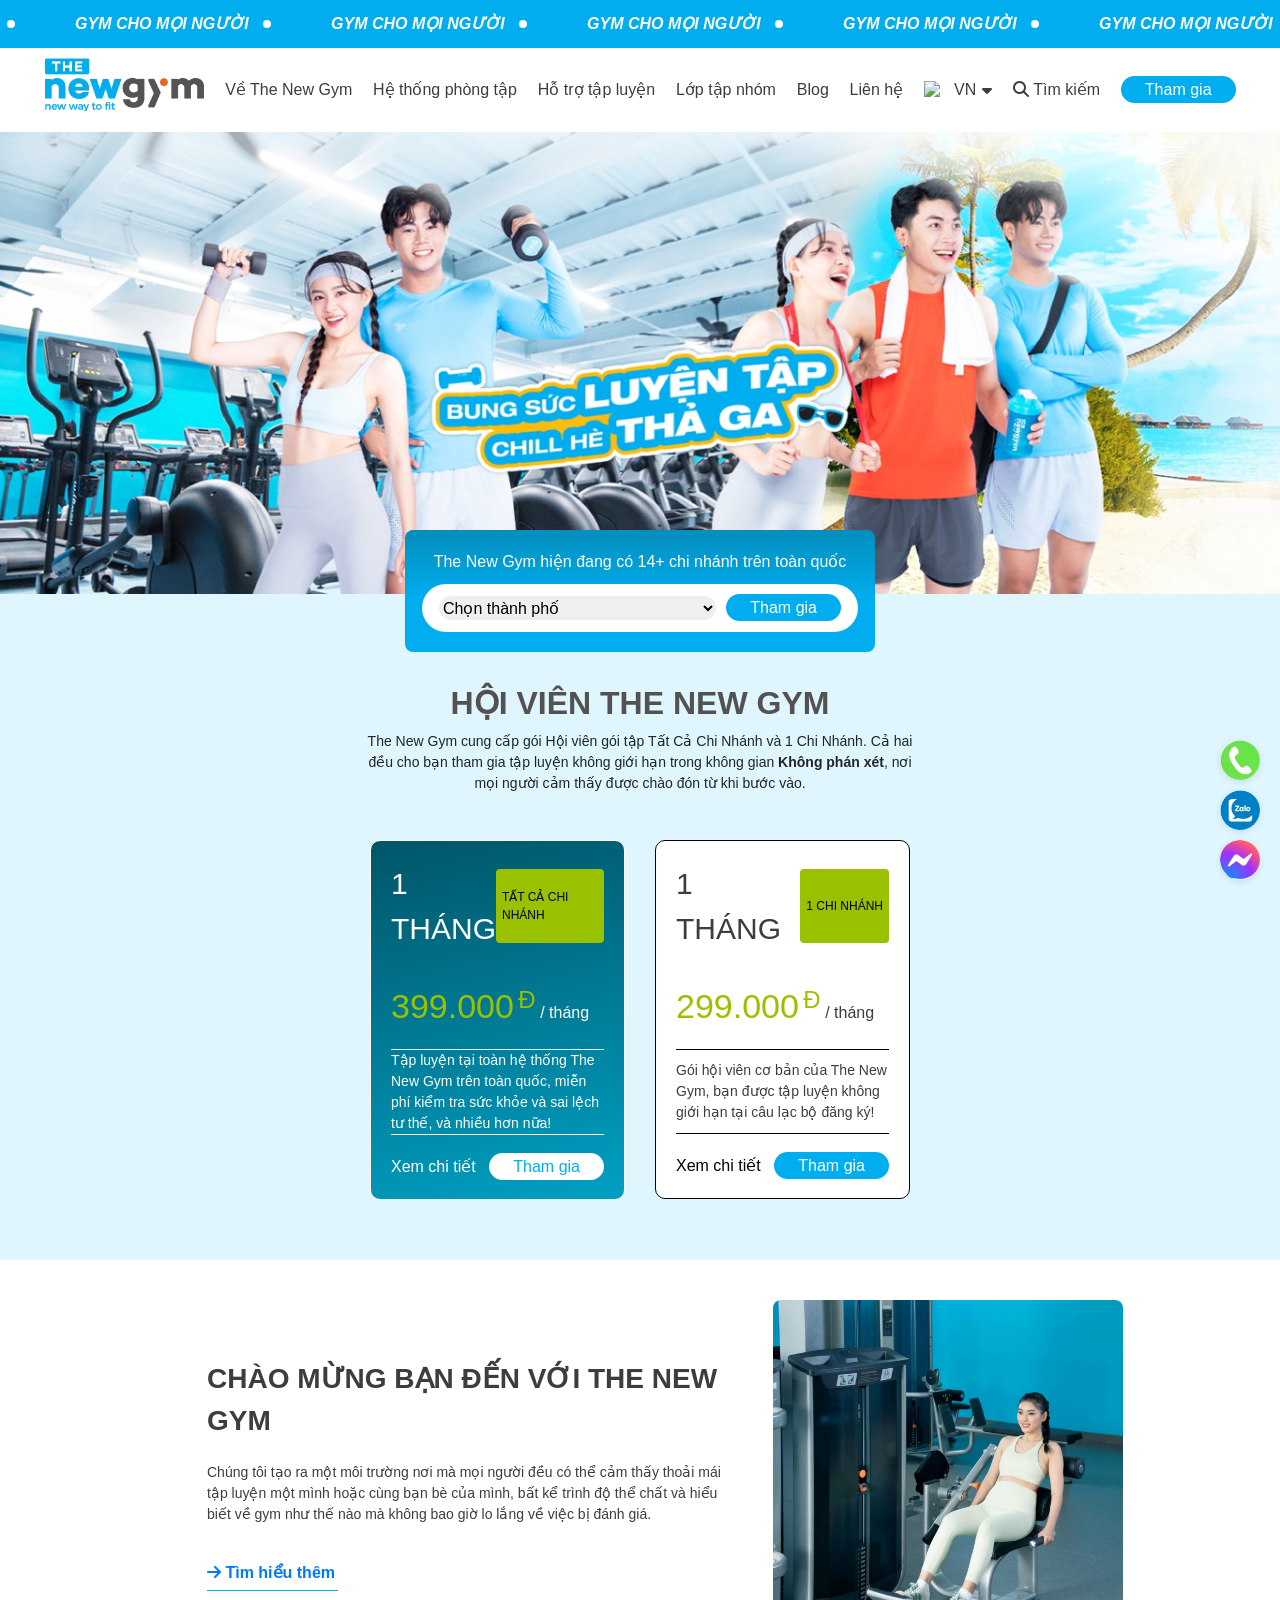
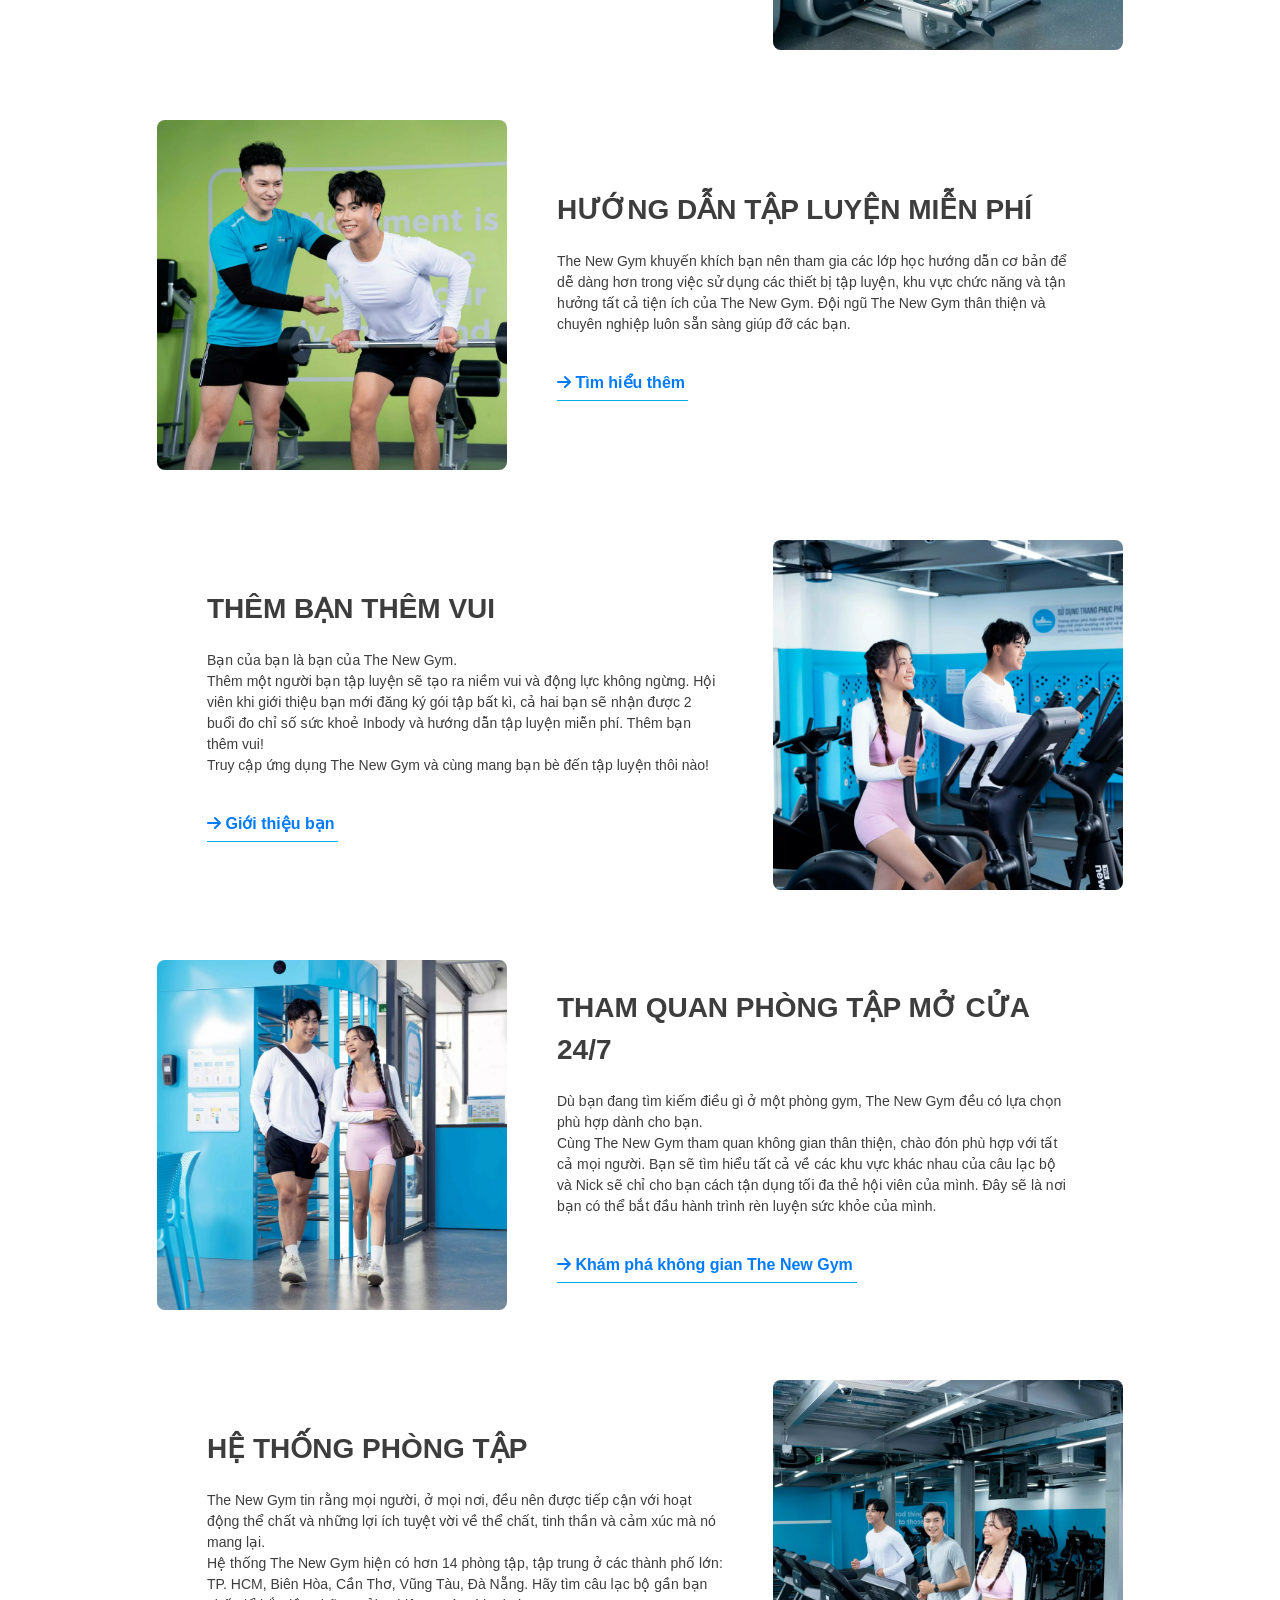
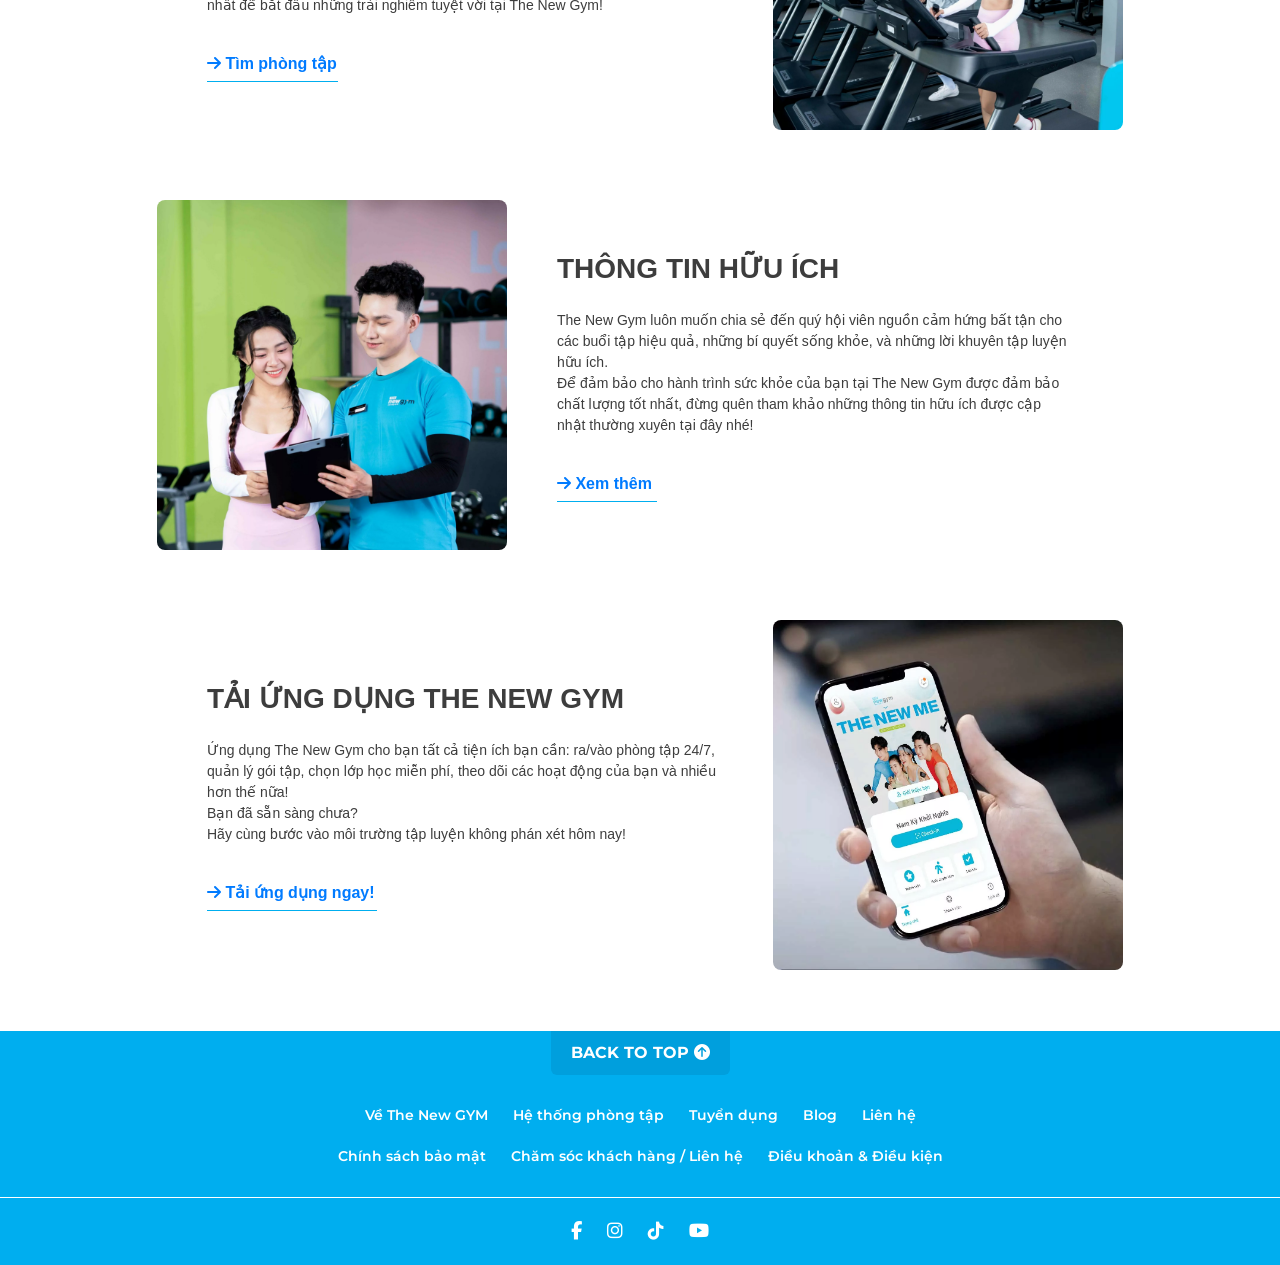
==== commit 523dbd5c: "Change something 1" ====
--- a/index.html
+++ b/index.html
@@ -3,368 +3,399 @@
 <head>
     <meta charset="UTF-8">
     <meta name="viewport" content="width=device-width, initial-scale=1.0">
-    <title>Document</title>
-    <link rel="stylesheet" href="https://cdnjs.cloudflare.com/ajax/libs/font-awesome/5.15.4/css/all.min.css" />
-    <link rel="stylesheet" href="./assets/css/style.css">
-    <link rel="stylesheet" href="./assets/css/responsive.css">
-    <link rel="stylesheet" href="./assets/css/base.css">
-    <link rel="stylesheet" href="./assets/css/grid.css">
+    <link rel="icon" href="./assets/images/icon.jpg" type="image/x-icon">
+    <title>Trang chủ - The New Gym</title>
+    <link rel="stylesheet" href="https://cdn.jsdelivr.net/npm/bootstrap@4.3.1/dist/css/bootstrap.min.css" integrity="sha384-ggOyR0iXCbMQv3Xipma34MD+dH/1fQ784/j6cY/iJTQUOhcWr7x9JvoRxT2MZw1T" crossorigin="anonymous">
+    <link rel="stylesheet" href="./assets/css/main.css">
+    <link rel="stylesheet" href="./assets/css/index.css">
+    <!-- font -->
+    <link rel="preconnect" href="https://fonts.googleapis.com">
+    <link rel="preconnect" href="https://fonts.gstatic.com" crossorigin>
+    <link href="https://fonts.googleapis.com/css2?family=Montserrat:ital,wght@0,100..900;1,100..900&display=swap" rel="stylesheet">
+    <!-- icon -->
+    <link rel="stylesheet" href="https://cdnjs.cloudflare.com/ajax/libs/font-awesome/6.7.2/css/all.min.css">
 </head>
 <body>
-    <head id="head" class="head"></head>
-    <div class="body">
-        <div class="body-bar">
-            <div class="body-bar__head">
-                <img class="body-bar__head-img" src="./assets/img/avatar.jpg" alt="Avatar">
-                <i class="fas fa-times head-close"></i>
-                <div class="body-bar__head-title">portfolio</div>
-                <div class="body-bar__head-text">Template by W3.CSS</div>
-                <div class="body-bar__head-text">Code by Dream</div>
-            </div>
-            <div class="body-bar__body">
-                <div class="body-bar__body-text active">
-                    <i class="fab fa-elementor"></i>
-                    portfolio
-                </div>
-                <div class="body-bar__body-text">
-                    <i class="fas fa-user"></i>
-                    about
-                </div>
-                <div class="body-bar__body-text">
-                    <i class="fas fa-envelope"></i>
-                    contact
-                </div>
-            </div>
-            <div class="body-bar__footer">
-                <div class="body-bar__footer-icon">
-                    <i class="fab fa-facebook-square"></i>
-                    <i class="fab fa-instagram"></i>
-                    <i class="fab fa-snapchat-square"></i>                    
-                    <i class="fab fa-pinterest"></i>
-                    <i class="fab fa-twitter"></i>
-                    <i class="fab fa-linkedin-in"></i>
-                </div>
-            </div>
+    <!-- Header -->
+    <div class="containerNavbar">
+        <div class="containerNavbar-banner">
+            <ul class="containerNavbar-banner__list">
+                <li class="containerNavbar-banner__list-item">GYM CHO MỌI NGƯỜI</li>
+                <li class="containerNavbar-banner__list-item">GYM CHO MỌI NGƯỜI</li>
+                <li class="containerNavbar-banner__list-item">GYM CHO MỌI NGƯỜI</li>
+                <li class="containerNavbar-banner__list-item">GYM CHO MỌI NGƯỜI</li>
+                <li class="containerNavbar-banner__list-item">GYM CHO MỌI NGƯỜI</li>
+            </ul>
         </div>
-        <div class="main">
-            <div class="main-hidden"></div>
-            <div class="body-head">
-                <div class="body-head__head">
-                    <i class="fas fa-bars head-menu"></i>
-                    <p>My Portfolio</p>
-                    <img class="head-img" src="./assets/img/avatar.jpg" alt="Avatar">
-                </div>
-
-                <div class="body-head__bar">
-                    <span>Filter:</span>
-                    <div class="body-head__bar-nav">
-                        <div class="body-head__bar-nav__item active">
-                            ALL
-                        </div>
-                        <div class="body-head__bar-nav__item">
-                            <i class="fas fa-gem"></i>
-                            Design
-                        </div>
-                        <div class="body-head__bar-nav__item">
-                            <i class="far fa-image"></i>
-                            Photos
-                        </div>
-                        <div class="body-head__bar-nav__item">
-                            <i class="fas fa-palette"></i>
-                            Art
-                        </div>
-                    </div>
-                </div>
-            </div>
-
-            <div class="body-achieve">
-                <div class="row">
-                    <div class="col l-4 m-4 c-12">
-                        <div class="body-achieve__item">
-                            <img src="https://www.w3schools.com/w3images/mountains.jpg" alt="Mountains" class="body-achieve__item-img">
-                            <div class="body-achieve__item-text">
-                                <div class="body-achieve__item-text__head">
-                                    <p><b>Lorem Ipsum</b></p>
-                                </div>
-                                <div class="body-achieve__item-text__des">
-                                    <p>Praesent tincidunt sed tellus ut rutrum. Sed vitae justo condimentum, porta lectus vitae, ultricies congue gravida diam non fringilla.</p>
-                                </div>
-                            </div>
-                        </div>
-                    </div>
-                    <div class="col l-4 m-4 c-12">
-                        <div class="body-achieve__item">
-                            <img src="https://www.w3schools.com/w3images/lights.jpg" alt="Lights" class="body-achieve__item-img">
-                            <div class="body-achieve__item-text">
-                                <div class="body-achieve__item-text__head">
-                                    <p><b>Lorem Ipsum</b></p>
-                                </div>
-                                <div class="body-achieve__item-text__des">
-                                    <p>Praesent tincidunt sed tellus ut rutrum. Sed vitae justo condimentum, porta lectus vitae, ultricies congue gravida diam non fringilla.</p>
-                                </div>
-                            </div>
-                        </div>
-                    </div>
-                    <div class="col l-4 m-4 c-12">
-                        <div class="body-achieve__item">
-                            <img src="https://www.w3schools.com/w3images/nature.jpg" alt="Nature" class="body-achieve__item-img">
-                            <div class="body-achieve__item-text">
-                                <div class="body-achieve__item-text__head">
-                                    <p><b>Lorem Ipsum</b></p>
-                                </div>
-                                <div class="body-achieve__item-text__des">
-                                    <p>Praesent tincidunt sed tellus ut rutrum. Sed vitae justo condimentum, porta lectus vitae, ultricies congue gravida diam non fringilla.</p>
-                                </div>
-                            </div>
-                        </div>
-                    </div>
-                    <div class="col l-4 m-4 c-12">
-                        <div class="body-achieve__item">
-                            <img src="https://www.w3schools.com/w3images/p1.jpg" alt="Cloudy" class="body-achieve__item-img">
-                            <div class="body-achieve__item-text">
-                                <div class="body-achieve__item-text__head">
-                                    <p><b>Lorem Ipsum</b></p>
-                                </div>
-                                <div class="body-achieve__item-text__des">
-                                    <p>Praesent tincidunt sed tellus ut rutrum. Sed vitae justo condimentum, porta lectus vitae, ultricies congue gravida diam non fringilla.</p>
-                                </div>
-                            </div>
-                        </div>
-                    </div>
-                    <div class="col l-4 m-4 c-12">
-                        <div class="body-achieve__item">
-                            <img src="https://www.w3schools.com/w3images/p2.jpg" alt="Coffee Beans" class="body-achieve__item-img">
-                            <div class="body-achieve__item-text">
-                                <div class="body-achieve__item-text__head">
-                                    <p><b>Lorem Ipsum</b></p>
-                                </div>
-                                <div class="body-achieve__item-text__des">
-                                    <p>Praesent tincidunt sed tellus ut rutrum. Sed vitae justo condimentum, porta lectus vitae, ultricies congue gravida diam non fringilla.</p>
-                                </div>
-                            </div>
-                        </div>
-                    </div>
-                    <div class="col l-4 m-4 c-12">
-                        <div class="body-achieve__item">
-                            <img src="https://www.w3schools.com/w3images/p3.jpg" alt="Bear" class="body-achieve__item-img">
-                            <div class="body-achieve__item-text">
-                                <div class="body-achieve__item-text__head">
-                                    <p><b>Lorem Ipsum</b></p>
-                                </div>
-                                <div class="body-achieve__item-text__des">
-                                    <p>Praesent tincidunt sed tellus ut rutrum. Sed vitae justo condimentum, porta lectus vitae, ultricies congue gravida diam non fringilla.</p>
-                                </div>
-                            </div>
-                        </div>
-                    </div>
-                </div>
-            </div>
-
-            <div class="body-page">
-                <div class="body-page__num">
-                    <a href="" class="body-page__num-link"><i class="fas fa-angle-double-left"></i></a>
-                    <a href="" class="body-page__num-link active">1</a>
-                    <a href="" class="body-page__num-link">2</a>
-                    <a href="" class="body-page__num-link">3</a>
-                    <a href="" class="body-page__num-link">4</a>
-                    <a href="" class="body-page__num-link"><i class="fas fa-angle-double-right"></i></a>
-                </div>
-            </div>
-
-            <div class="body-img">
-                <div class="row">
-                    <div class="col l-6 m-6 c-12">
-                        <img class="body-img__img" src="./assets/img/avatar2.jpg" alt="">
-                    </div>
-                    <div class="col l-6 m-6 c-12">
-                        <img class="body-img__img" src="./assets/img/avatar2.jpg" alt="">
-                    </div>
-                </div>
-            </div>
-
-            <div class="body-profile">
-                <div class="body-profile__about">
-                    <div class="body-profile__about-head">
-                        <b>About Me</b>
-                    </div>
-                    <div class="body-profile__about-des">
-                        <p>Just me, myself and I, exploring the universe of unknownment. I have a heart of love and an interest of lorem ipsum and mauris neque quam blog. I want to share my world with you. Praesent tincidunt sed tellus ut rutrum. Sed vitae justo condimentum, porta lectus vitae, ultricies congue gravida diam non fringilla. Praesent tincidunt sed tellus ut rutrum. Sed vitae justo condimentum, porta lectus vitae, ultricies congue gravida diam non fringilla.</p>
-                    </div>
-                </div>
-
-                <div class="body-profile__skills">
-                    <div class="body-profile__skills-head">
-                        <h4>Technical Skills</h4>
-                    </div>
-
-                    <div class="body-profile__skills-detail">
-                        <div class="body-profile__skills-name">
-                            Photography
-                        </div>
-                        <div class="body-profile__skills-long">
-                            <div class="body-profile__skills-can-90">95%</div>
-                        </div>
-                    </div>
-                    <div class="body-profile__skills-detail">
-                        <div class="body-profile__skills-name">
-                            Web Design
-                        </div>
-                        <div class="body-profile__skills-long">
-                            <div class="body-profile__skills-can-85">85%</div>
-                        </div>
-                    </div>
-                    <div class="body-profile__skills-detail">
-                        <div class="body-profile__skills-name">
-                            Photoshop
-                        </div>
-                        <div class="body-profile__skills-long">
-                            <div class="body-profile__skills-can-80">80%</div>
-                        </div>
-                    </div>
-
-                    <div class="body-profile__skills-download">
-                        <button class="body-profile__skills-btn">
-                            <i class="fas fa-download"></i>
-                            Download Resume
-                        </button>
-                    </div>
-                </div>
-
-                <div class="body-profile__charge">
-                    <div class="body-profile__charge-name"><h4>How much I charge</h4></div>
-                    <div class="body-profile__charge-lists row">
-                        <ul class="body-profile__charge-item col l-4 m-4 c-12">
-                            <li class="body-profile__charge-item-first">Basic</li>
-                            <li class="body-profile__charge-items">Web Design</li>
-                            <li class="body-profile__charge-items">Photography</li>
-                            <li class="body-profile__charge-items">1GB Storage</li>
-                            <li class="body-profile__charge-items">Mail Support</li>
-                            <li class="body-profile__charge-item-fee"><span>$10</span> <br>per month</li>
-                            <li class="body-profile__charge-item-last">
-                                <button class="body-profile__charge-item-btn">Sign Up</button>
-                            </li>
-                        </ul>
-                        <ul class="body-profile__charge-item col l-4 m-4 c-12">
-                            <li class="body-profile__charge-item-first pro">Pro</li>
-                            <li class="body-profile__charge-items">Web Design</li>
-                            <li class="body-profile__charge-items">Photography</li>
-                            <li class="body-profile__charge-items">50GB Storage</li>
-                            <li class="body-profile__charge-items">Endless Support</li>
-                            <li class="body-profile__charge-item-fee"><span>$20</span> <br>per month</li>
-                            <li class="body-profile__charge-item-last">
-                                <button class="body-profile__charge-item-btn">Sign Up</button>
-                            </li>
-                        </ul>
-                        <ul class="body-profile__charge-item col l-4 m-4 c-12">
-                            <li class="body-profile__charge-item-first">Premium</li>
-                            <li class="body-profile__charge-items">Web Design</li>
-                            <li class="body-profile__charge-items">Photography</li>
-                            <li class="body-profile__charge-items">Unlimited Storage</li>
-                            <li class="body-profile__charge-items">Endless Support</li>
-                            <li class="body-profile__charge-item-fee"><span>$30</span> <br>per month</li>
-                            <li class="body-profile__charge-item-last">
-                                <button class="body-profile__charge-item-btn">Sign Up</button>
-                            </li>
-                        </ul>
-                    </div>
-                </div>
-            </div>
-        
-            <div class="contact">
-                <div class="contact-head"><h4>Contact Me</h4></div>
-                <div class="contact-info">
-                    <div class="contact-info__item">
-                        <i class="fas fa-envelope"></i>
-                        <p>
-                            email@email.com
-                        </p>
-                    </div>
-                    <div class="contact-info__item mid">
-                        <i class="fas fa-map-marker-alt"></i>
-                        <p>
-                            Chicago, US
-                        </p>
-                    </div>
-                    <div class="contact-info__item">
-                        <i class="fas fa-phone-alt"></i>
-                        <p>
-                            512312311
-                        </p>
-                    </div>
-                </div>
-                
-                <div class="long-bar"></div>
-
-                <form class="contact-form" action="#">
-                    <span>Name</span>
-                    <input class="contact-form__input" type="text" name="name" required>
-                    <span>Email</span>
-                    <input class="contact-form__input" type="text" name="email" required>
-                    <span>Message</span>
-                    <input class="contact-form__input" type="text" name="message" required>
-
-                    <button type="submit" class="contact-form__btn">
-                        <i class="fas fa-paper-plane"></i>
-                        Send Message
-                    </button>
-                </form>
-            </div>
-
-            <footer class="footer">
-                <div class="row">
-                    <div class="col l-4 m-4 c-12">
-                        <div class="footer-head">footer</div>
-                        <p class="footer-body__text">Praesent tincidunt sed tellus ut rutrum. Sed vitae justo condimentum, porta lectus vitae, ultricies congue gravida diam non fringilla.</p>
-                        <p class="footer-end">Powered by w3.css</p>
-                    </div>
-                    <div class="col l-4 m-4 c-12">
-                        <div class="footer-head">blog posts</div>
-                        <ul class="footer-body__img-lists">
-                            <li class="footer-body__img-item">
-                                <img class="footer-body__img" src="https://www.w3schools.com/w3images/workshop.jpg" alt="workshop">
-                                <div class="footer-body__img-text">
-                                    <p>Lorem</p>
-                                    <p>Sed mattis nunc</p>
-                                </div>
-                            </li>
-                            <div class="long-bar__footer"></div>
-                            <li class="footer-body__img-item">
-                                <img class="footer-body__img" src="https://www.w3schools.com/w3images/gondol.jpg" alt="gondol">
-                                <div class="footer-body__img-text">
-                                    <p>Ipsum</p>
-                                    <p>Praes tinci sed</p>
-                                </div>
-                            </li>
-                        </ul>
-                    </div>
-                    <div class="col l-4 m-4 c-12">
-                        <div class="footer-head">popular tags</div>
-                        <div class="footer-body__tags">
-                            <p class="footer-body__tags-overall">
-                                <span class="footer-body__tags-item active">Travel</span>
-                                <span class="footer-body__tags-item">New York</span>
-                                <span class="footer-body__tags-item">London</span>
-                                <span class="footer-body__tags-item">IKEA</span>
-                                <span class="footer-body__tags-item">NORWAY</span>
-                                <span class="footer-body__tags-item">DIY</span>
-                                <span class="footer-body__tags-item">Ideas</span>
-                                <span class="footer-body__tags-item">Baby</span>
-                                <span class="footer-body__tags-item">Family</span>
-                                <span class="footer-body__tags-item">News</span>
-                                <span class="footer-body__tags-item">Clothing</span>
-                                <span class="footer-body__tags-item">Shopping</span>
-                                <span class="footer-body__tags-item">Sports</span>
-                                <span class="footer-body__tags-item">Games</span>
-                            </p>
-                        </div>
-                    </div>
-                </div>
-            </footer>
-
-            <div class="end">Powered by <a href="https://www.w3schools.com/w3css/tryw3css_templates_portfolio.htm">w3.css</a> - Code by <a href="https://www.facebook.com/profile.php?id=100037227951364">Dream</a></div>
+
+        <div class="containerNavbar__navbar">
+            <div class="containerNavbar__navbar-logo">
+                <a href="#">
+                    <img src="./assets/images/logo.jpg" alt="Logo" class="containerNavbar__navbar-logo-img">
+                </a>
+            </div>
+
+            <span class="containerNavbar__navbar-menu-list-item"><a href="../presentation/about.html">Về The New Gym</a></span>
+            <span class="containerNavbar__navbar-menu-list-item"><a href="../presentation/room.html">Hệ thống phòng tập</a></span>
+            <span class="containerNavbar__navbar-menu-list-item"><a href="../presentation/support.html">Hỗ trợ tập luyện</a></span>
+            <span class="containerNavbar__navbar-menu-list-item"><a href="../presentation/group.html">Lớp tập nhóm</a></span>
+            <span class="containerNavbar__navbar-menu-list-item"><a href="../presentation/blog.html">Blog</a></span>
+            <span class="containerNavbar__navbar-menu-list-item"><a href="../presentation/contact.html">Liên hệ</a></span>
+            <span class="containerNavbar__navbar-menu-list-item vn">
+                <a href="#">
+                    <span class="lang-icon">
+                        <img class="wpml-ls-flag" src="https://thenewgym.vn/wp-content/plugins/sitepress-multilingual-cms/res/flags/vi.svg" alt="VN flag" width="24" height="18">
+                        <span>VN</span>
+                        <i class="fas fa-caret-down"></i>
+                    </span>
+                </a>
+            </span>
+            
+            <span class="divEn">
+                <a href="#">
+                    <span class="lang-icon">
+                        <img class="wpml-ls-flag" src="https://thenewgym.vn/wp-content/plugins/sitepress-multilingual-cms/res/flags/en.svg" alt="" width="24" height="18">
+                        <span>EN</span>
+                    </span>
+                </a>
+            </span>
+
+            <span class="containerNavbar__navbar-menu-list-item"><a href="../presentation/find.html">
+                <i class="fa-solid fa-magnifying-glass"></i>
+                Tìm kiếm</a>
+            </span>
+
+            <span class="containerNavbar__navbar-menu-list-item">
+                <a class="containerNavbar__navbar-menu-list-item-btn" href="../presentation/join.html">
+                    Tham gia
+                </a>
+            </span>
+
         </div>
     </div>
-    <!-- Script -->
-    <script src="./main.js"></script>
+
+    <!-- Main -->
+    <div class="containerFirst">
+        <img class="containerFirst-banner" src="./assets/images/index/index.jpg" alt="Banner">
+
+        <div class="containerFirst-content">
+            <div class="containerFirst-content__address">
+                <span class="containerFirst-content__address-title">The New Gym hiện đang có 14+ chi nhánh trên toàn quốc</span><br>
+
+                <div class="containerFirst-content__address-selectMenu">
+                    <select class="containerFirst-content__address-select" name="branch" id="branch">
+                        <option class="containerFirst-content__address-select-item" value="">Chọn thành phố</option>
+                        <option class="containerFirst-content__address-select-item" value="">TP.Hồ Chí Minh</option>
+                        <option class="containerFirst-content__address-select-item" value="">Đà Nẵng</option>
+                        <option class="containerFirst-content__address-select-item" value="">Cần Thơ</option>
+                    </select>
+    
+                    <span class="containerFirst-content__address-selectMenu-btn">
+                        <a class="btnPrimary" href="../presentation/join.html">
+                            Tham gia
+                        </a>
+                    </span>
+                </div>
+            </div>
+
+            <div class="containerFirst-content__slogan">
+                <h2 class="containerFirst-content__slogan-title">HỘI VIÊN THE NEW GYM</h2>
+                <p class="containerFirst-content__slogan-des">The New Gym cung cấp gói Hội viên gói tập Tất Cả Chi Nhánh và 1 Chi Nhánh. Cả hai đều cho bạn tham gia tập luyện không giới hạn trong không gian <b>Không phán xét</b>, nơi mọi người cảm thấy được chào đón từ khi bước vào.</p>
+            </div>
+
+            <div class="containerFirst-content__package row">
+                <div class="col-lg-6">
+                    <div class="containerFirst-content__package-item">
+                        <div class="containerFirst-content__package-item-head">
+                            <span class="containerFirst-content__package-item-head-title">1 THÁNG</span>
+                            <p class="containerFirst-content__package-item-head-des">TẤT CẢ CHI NHÁNH</p>
+                        </div>
+    
+                        <div class="containerFirst-content__package-item-body">
+                            <div class="containerFirst-content__package-item-body-price">
+                                <span class="containerFirst-content__package-item-body-price-number">399.000</span>
+                                <span class="containerFirst-content__package-item-body-price-unit">Đ</span>
+                                <span class="containerFirst-content__package-item-body-price-month">/ tháng</span>
+                            </div>
+    
+                            <div class="containerFirst-content__package-item-body-des">
+                                <p style="margin-bottom: 0;">Tập luyện tại toàn hệ thống The New Gym trên toàn quốc, miễn phí kiểm tra sức khỏe và sai lệch tư thế, và nhiều hơn nữa!</p>
+                            </div>
+                        </div>
+    
+                        <div class="containerFirst-content__package-item-footer">
+                            <a class="containerFirst-content__package-item-footer-detail" href="#">Xem chi tiết</a>
+    
+                            <span class="containerFirst-content__package-item-footer-btn">
+                                <a class="btnPrimary normal" href="../presentation/join.html">
+                                    Tham gia
+                                </a>
+                            </span>
+                        </div>
+                    </div>
+                </div>
+
+                <div class="col-lg-6">
+                    <div class="containerFirst-content__package-item normal">
+                        <div class="containerFirst-content__package-item-head">
+                            <span class="containerFirst-content__package-item-head-title">1 THÁNG</span>
+                            <p class="containerFirst-content__package-item-head-des">1 CHI NHÁNH</p>
+                        </div>
+    
+                        <div class="containerFirst-content__package-item-body">
+                            <div class="containerFirst-content__package-item-body-price">
+                                <span class="containerFirst-content__package-item-body-price-number">299.000</span>
+                                <span class="containerFirst-content__package-item-body-price-unit">Đ</span>
+                                <span class="containerFirst-content__package-item-body-price-month">/ tháng</span>
+                            </div>
+    
+                            <div class="containerFirst-content__package-item-body-des normal">
+                                <p style="margin-bottom: 0;">Gói hội viên cơ bản của The New Gym, bạn được tập luyện không giới hạn tại câu lạc bộ đăng ký!</p>
+                            </div>
+                        </div>
+    
+                        <div class="containerFirst-content__package-item-footer">
+                            <a class="containerFirst-content__package-item-footer-detail normal" href="#">Xem chi tiết</a>
+    
+                            <span class="containerFirst-content__package-item-footer-btn">
+                                <a class="btnPrimary" href="../presentation/join.html">
+                                    Tham gia
+                                </a>
+                            </span>
+                        </div>
+                    </div>
+                </div>
+            </div>
+        </div>
+
+        <div class="containerSecond-content">
+            <div class="containerSecond-content__item">
+                <div class="containerSecond-content__item-des">
+                    <div class="containerSecond-content__item-des-title">
+                        <span>CHÀO MỪNG BẠN ĐẾN VỚI THE NEW GYM</span>
+                    </div>
+
+                    <div class="containerSecond-content__item-des-content">
+                        <p>Chúng tôi tạo ra một môi trường nơi mà mọi người đều có thể cảm thấy thoải mái tập luyện một mình hoặc cùng bạn bè của mình, bất kể trình độ thể chất và hiểu biết về gym như thế nào mà không bao giờ lo lắng về việc bị đánh giá.</p>
+                    </div>
+
+                    <div class="containerSecond-content__item-des-more">
+                        <a class="containerSecond-content__item-des-more-link" href="#">
+                            <i class="fas fa-arrow-right"></i>
+                            Tìm hiểu thêm
+                        </a>
+                    </div>
+                </div>
+
+                <div class="containerSecond-content__item-img">
+                    <img src="./assets/images/index/index1.jpg" alt="The New Gym">
+                </div>
+            </div>
+            
+            <div class="containerSecond-content__item reverse">
+                <div class="containerSecond-content__item-des">
+                    <div class="containerSecond-content__item-des-title">
+                        <span>HƯỚNG DẪN TẬP LUYỆN MIỄN PHÍ</span>
+                    </div>
+
+                    <div class="containerSecond-content__item-des-content">
+                        <p>The New Gym khuyến khích bạn nên tham gia các lớp học hướng dẫn cơ bản để dễ dàng hơn trong việc sử dụng các thiết bị tập luyện, khu vực chức năng và tận hưởng tất cả tiện ích của The New Gym. Đội ngũ The New Gym thân thiện và chuyên nghiệp luôn sẵn sàng giúp đỡ các bạn.</p>
+                    </div>
+
+                    <div class="containerSecond-content__item-des-more">
+                        <a class="containerSecond-content__item-des-more-link" href="#">
+                            <i class="fas fa-arrow-right"></i>
+                            Tìm hiểu thêm
+                        </a>
+                    </div>
+                </div>
+
+                <div class="containerSecond-content__item-img">
+                    <img src="./assets/images/index/index2.jpg" alt="The New Gym">
+                </div>
+            </div>
+
+            <div class="containerSecond-content__item">
+                <div class="containerSecond-content__item-des">
+                    <div class="containerSecond-content__item-des-title">
+                        <span>THÊM BẠN THÊM VUI</span>
+                    </div>
+
+                    <div class="containerSecond-content__item-des-content">
+                        <p>Bạn của bạn là bạn của The New Gym.
+                        <br>Thêm một người bạn tập luyện sẽ tạo ra niềm vui và động lực không ngừng. Hội viên khi giới thiệu bạn mới đăng ký gói tập bất kì, cả hai bạn sẽ nhận được 2 buổi đo chỉ số sức khoẻ Inbody và hướng dẫn tập luyện miễn phí. Thêm bạn thêm vui!
+                        <br>Truy cập ứng dụng The New Gym và cùng mang bạn bè đến tập luyện thôi nào!</p>
+                    </div>
+
+                    <div class="containerSecond-content__item-des-more">
+                        <a class="containerSecond-content__item-des-more-link" href="#">
+                            <i class="fas fa-arrow-right"></i>
+                            Giới thiệu bạn
+                        </a>
+                    </div>
+                </div>
+
+                <div class="containerSecond-content__item-img">
+                    <img src="./assets/images/index/index3.jpg" alt="The New Gym">
+                </div>
+            </div>
+
+            <div class="containerSecond-content__item reverse">
+                <div class="containerSecond-content__item-des">
+                    <div class="containerSecond-content__item-des-title">
+                        <span>THAM QUAN PHÒNG TẬP MỞ CỬA 24/7</span>
+                    </div>
+
+                    <div class="containerSecond-content__item-des-content">
+                        <p>Dù bạn đang tìm kiếm điều gì ở một phòng gym, The New Gym đều có lựa chọn phù hợp dành cho bạn.
+                        <br>Cùng The New Gym tham quan không gian thân thiện, chào đón phù hợp với tất cả mọi người. Bạn sẽ tìm hiểu tất cả về các khu vực khác nhau của câu lạc bộ và Nick sẽ chỉ cho bạn cách tận dụng tối đa thẻ hội viên của mình. Đây sẽ là nơi bạn có thể bắt đầu hành trình rèn luyện sức khỏe của mình.</p>
+                    </div>
+
+                    <div style="width: 300px;" class="containerSecond-content__item-des-more">
+                        <a class="containerSecond-content__item-des-more-link" href="#">
+                            <i class="fas fa-arrow-right"></i>
+                            Khám phá không gian The New Gym
+                        </a>
+                    </div>
+                </div>
+
+                <div class="containerSecond-content__item-img">
+                    <img src="./assets/images/index/index4.jpg" alt="The New Gym">
+                </div>
+            </div>
+
+            <div class="containerSecond-content__item">
+                <div class="containerSecond-content__item-des">
+                    <div class="containerSecond-content__item-des-title">
+                        <span>HỆ THỐNG PHÒNG TẬP</span>
+                    </div>
+
+                    <div class="containerSecond-content__item-des-content">
+                        <p>The New Gym tin rằng mọi người, ở mọi nơi, đều nên được tiếp cận với hoạt động thể chất và những lợi ích tuyệt vời về thể chất, tinh thần và cảm xúc mà nó mang lại.
+                        <br>Hệ thống The New Gym hiện có hơn 14 phòng tập, tập trung ở các thành phố lớn: TP. HCM, Biên Hòa, Cần Thơ, Vũng Tàu, Đà Nẵng. Hãy tìm câu lạc bộ gần bạn nhất để bắt đầu những trải nghiêm tuyệt vời tại The New Gym!</p>
+                    </div>
+
+                    <div class="containerSecond-content__item-des-more">
+                        <a class="containerSecond-content__item-des-more-link" href="#">
+                            <i class="fas fa-arrow-right"></i>
+                            Tìm phòng tập
+                        </a>
+                    </div>
+                </div>
+
+                <div class="containerSecond-content__item-img">
+                    <img src="./assets/images/index/index5.jpg" alt="The New Gym">
+                </div>
+            </div>
+
+            <div class="containerSecond-content__item reverse">
+                <div class="containerSecond-content__item-des">
+                    <div class="containerSecond-content__item-des-title">
+                        <span>THÔNG TIN HỮU ÍCH</span>
+                    </div>
+
+                    <div class="containerSecond-content__item-des-content">
+                        <p>The New Gym luôn muốn chia sẻ đến quý hội viên nguồn cảm hứng bất tận cho các buổi tập hiệu quả, những bí quyết sống khỏe, và những lời khuyên tập luyện hữu ích.
+                        <br>Để đảm bảo cho hành trình sức khỏe của bạn tại The New Gym được đảm bảo chất lượng tốt nhất, đừng quên tham khảo những thông tin hữu ích được cập nhật thường xuyên tại đây nhé!</p>
+                    </div>
+
+                    <div style="width: 100px;" class="containerSecond-content__item-des-more">
+                        <a class="containerSecond-content__item-des-more-link" href="#">
+                            <i class="fas fa-arrow-right"></i>
+                            Xem thêm
+                        </a>
+                    </div>
+                </div>
+
+                <div class="containerSecond-content__item-img">
+                    <img src="./assets/images/index/index6.jpg" alt="The New Gym">
+                </div>
+            </div>
+
+            <div class="containerSecond-content__item">
+                <div class="containerSecond-content__item-des">
+                    <div class="containerSecond-content__item-des-title">
+                        <span>TẢI ỨNG DỤNG THE NEW GYM</span>
+                    </div>
+
+                    <div class="containerSecond-content__item-des-content">
+                        <p>Ứng dụng The New Gym cho bạn tất cả tiện ích bạn cần: ra/vào phòng tập 24/7, quản lý gói tập, chọn lớp học miễn phí, theo dõi các hoạt động của bạn và nhiều hơn thế nữa!
+                        <br>Bạn đã sẵn sàng chưa?
+                        <br>Hãy cùng bước vào môi trường tập luyện không phán xét hôm nay!</p>
+                    </div>
+
+                    <div style="width: 170px;" class="containerSecond-content__item-des-more">
+                        <a class="containerSecond-content__item-des-more-link" href="#">
+                            <i class="fas fa-arrow-right"></i>
+                            Tải ứng dụng ngay!
+                        </a>
+                    </div>
+                </div>
+
+                <div class="containerSecond-content__item-img">
+                    <img src="./assets/images/index/index7.jpg" alt="The New Gym">
+                </div>
+            </div>
+        </div>
+    </div>
+
+    <!-- Footer -->
+    <footer>
+        <div class="containerFooter">
+            <div id="backToTop" class="containerFooter__up">
+                BACK TO TOP <i class="fas fa-arrow-circle-up"></i>
+            </div>
+
+
+            <div class="containerFooter__info">
+                <div class="containerFooter__info-about">
+                    <a href="./presentation/about.html" class="containerFooter__info-about-item">Về The New GYM</a>
+                    <a href="#" class="containerFooter__info-about-item">Hệ thống phòng tập</a>
+                    <a href="#" class="containerFooter__info-about-item">Tuyển dụng</a>
+                    <a href="#" class="containerFooter__info-about-item">Blog</a>
+                    <a href="#" class="containerFooter__info-about-item">Liên hệ</a>
+                </div>
+
+                <div class="containerFooter__info-policy">
+                    <a href="#" class="containerFooter__info-policy-item">Chính sách bảo mật</a>
+                    <a href="#" class="containerFooter__info-about-item">Chăm sóc khách hàng / Liên hệ</a>
+                    <a href="#" class="containerFooter__info-about-item">Điều khoản & Điều kiện</a>
+                </div>
+            </div>
+
+            <div class="containerFooter__social">
+                <div class="containerFooter__social-list">
+                    <a href="#" class="containerFooter__social-item"><i class="fab fa-facebook-f"></i></a>
+                    <a href="#" class="containerFooter__social-item"><i class="fab fa-instagram"></i></a>
+                    <a href="#" class="containerFooter__social-item"><i class="fab fa-tiktok"></i></a>
+                    <a href="#" class="containerFooter__social-item"><i class="fab fa-youtube"></i></a>
+                </div>
+            </div>
+    </footer>
+
+    <div class="floating-contact">
+        <a href="#" target="_blank" class="icon phone">
+            <img src="./assets/images/icons/phone.jpg" alt="Phone" />
+        </a>
+        <a href="#" target="_blank" class="icon zalo">
+            <img src="./assets/images/icons/zalo.jpg" alt="Zalo" />
+        </a>
+        <a href="#" target="_blank" class="icon messenger">
+            <img src="./assets/images/icons/messenger.jpg" alt="Messenger" />
+        </a>
+    </div>
+
+    <script>
+       document.getElementById("backToTop").addEventListener("click", function () {
+        let scrollStep = -window.scrollY / 50;
+        let scrollInterval = setInterval(function () {
+                if (window.scrollY != 0) {
+                    window.scrollBy(0, scrollStep);
+                } else {
+                    clearInterval(scrollInterval);
+                }
+            }, 10);
+        });
+    </script>
 </body>
 </html>
--- a/assets/css/main.css
+++ b/assets/css/main.css
@@ -0,0 +1,307 @@
+*{
+    padding: 0;
+    margin: 0;
+    box-sizing: border-box;
+}
+
+html {
+    font-family: "Montserrat", sans-serif !important;
+    scroll-behavior: smooth;
+}
+
+:root {
+    --primary-color: #00aeef;
+    --second-color: #99c100;
+    --text-color: #3d3d3d;
+    --white-color: #ffffff;
+    --black-color: #000000;
+}
+
+select:focus,
+select:active {
+  outline: none;
+  background-color: white !important;
+  color: black !important;
+}
+
+.btnPrimary {
+    background-color: var(--primary-color);
+    color: var(--white-color);
+    padding: 5px 24px;
+    border-radius: 999px;
+    font-weight: 500;
+}
+
+.btnPrimary:hover {
+    background-color: var(--second-color);
+    color: var(--white-color);
+    text-decoration: none;
+}
+
+.btnPrimary.normal {
+    background-color: var(--white-color);
+    color: var(--primary-color);
+}
+
+.btnPrimary.normal:hover {
+    background-color: var(--second-color);
+    color: var(--white-color);
+    text-decoration: none;
+}
+
+/* Nav */
+/* Navbar */
+.containerNavbar {
+    display: block;
+    height: 125px;
+    position: fixed;
+    top: 0px;
+    z-index: 100;
+    width: 100%;
+}
+
+.containerNavbar-banner__list {
+    display: flex;
+    padding: 20px 0;
+    justify-content: space-around;
+    font-style: italic;
+    background-color: var(--primary-color);
+    color: var(--white-color);
+    font-weight: bold;
+    list-style: none;
+    line-height: 0.5;
+    margin-bottom: 0;
+}
+
+.containerNavbar-banner__list-item {
+    display: flex;
+    gap: 60px;
+}
+
+.containerNavbar-banner__list-item::before {
+    display: block;
+    border-radius: 999999px;
+    background-color: #fff;
+    width: 7.6px;
+    height: 7.6px;
+    content: "";
+}
+
+.containerNavbar__navbar {
+    display: flex;
+    width: 100%;
+    padding: 10px 34px;
+    justify-content: space-around;
+    background-color: var(--white-color);
+}
+
+.containerNavbar__navbar-logo-img {
+    width: 160px;
+    height: 53px;
+    object-fit: contain;
+}
+
+.divEn {
+    display: none;
+}
+
+.containerNavbar__navbar-menu-list-item.active a {
+  color: var(--primary-color);
+}
+
+.containerNavbar__navbar-menu-list-item.vn {
+    position: relative;
+}
+
+.divEn {
+    display: none;
+    position: absolute;
+    top: 82%;
+    right: 20%;
+    background: var(--white-color);
+    border: 1px solid #ddd;
+    border-radius: 4px;
+    min-width: 60px;
+    box-shadow: 0 2px 8px rgba(0,0,0,0.08);
+    z-index: 10;
+    padding: 4px 0;
+    text-align: center;
+}
+
+.divEn a:hover {
+    text-decoration: none;
+}
+
+.divEn::before {
+    content: "";
+    display: block;
+    position: absolute;
+    top: -18%;
+    left: 0;
+    width: 100%;
+    height: 15px;
+    background: transparent;
+    pointer-events: auto;
+}
+
+.containerNavbar__navbar-menu-list-item.vn:hover + .divEn,
+.divEn:hover {
+    display: block;
+}
+
+.divEn a {
+    display: block;
+    padding: 6px 12px;
+    color: var(--text-color);
+    text-decoration: none;
+}
+
+.divEn a:hover {
+    background: #f5f5f5;
+}
+
+
+.containerNavbar__navbar-menu-list-item a {
+    text-decoration: none;
+    color: var(--text-color);
+    line-height: 4;
+    font-weight: 500;
+}
+
+.containerNavbar__navbar-menu-list-item a:hover {
+    color: var(--primary-color);
+    text-decoration: none;
+    cursor: pointer;
+}
+
+.containerNavbar__navbar-menu-list-item-btn{
+    background-color: var(--primary-color);
+    color: var(--white-color) !important;
+    padding: 5px 24px;
+    border-radius: 999px;
+}
+
+.containerNavbar__navbar-menu-list-item-btn:hover {
+    background-color: var(--second-color);
+    text-decoration: none;
+}
+
+.lang-icon {
+  display: flex;
+  align-items: center;
+  gap: 6px; 
+}
+
+.lang-icon img {
+  display: inline-block;
+  vertical-align: middle;
+}
+
+/* Footer */
+/* Footer */
+footer {
+  background-color: #00aeef; 
+  color: white;
+  text-align: center;
+  padding-bottom: 20px;
+  font-family: 'Montserrat', sans-serif;
+}
+
+.containerFooter__up {
+  background-color: #009fdd;
+  display: inline-block;
+  padding: 10px 20px;
+  border-bottom-left-radius: 6px;
+  border-bottom-right-radius: 6px;
+  font-weight: bold;
+  margin-bottom: 30px;
+  cursor: pointer;
+}
+
+.containerFooter__info {
+  display: flex;
+  flex-direction: column;
+  gap: 20px;
+  align-items: center;
+  padding-bottom: 30px;
+  border-bottom: 1px solid var(--white-color);
+}
+
+.containerFooter__info-about,
+.containerFooter__info-policy {
+  display: flex;
+  flex-wrap: wrap;
+  gap: 25px;
+  justify-content: center;
+}
+
+.containerFooter__info-about-item,
+.containerFooter__info-policy-item {
+  color: white;
+  text-decoration: none;
+  font-weight: 600;
+  font-size: 14px;
+}
+
+.containerFooter__info-about-item:hover,
+.containerFooter__info-policy-item:hover {
+  text-decoration: none;
+  color: var(--second-color);
+}
+
+.containerFooter__social {
+  margin-top: 20px;
+}
+
+.containerFooter__social-list {
+  display: flex;
+  justify-content: center;
+  gap: 25px;
+}
+
+.containerFooter__social-item {
+  color: white;
+  font-size: 18px;
+  transition: transform 0.2s ease;
+}
+
+.containerFooter__social-item:hover {
+  transform: scale(1.2);
+}
+
+/* Multibar */
+.floating-contact {
+  position: fixed;
+  bottom: -50px;
+  right: 20px;
+  transform: translateY(-50%);
+  z-index: 999;
+  display: flex;
+  flex-direction: column;
+  gap: 10px;
+}
+
+.floating-contact .icon {
+  width: 40px;
+  height: 40px;
+  display: flex;
+  justify-content: center;
+  align-items: center;
+  background-color: transparent;
+  padding: 0;
+  border-radius: 50%;
+  overflow: hidden;
+  box-shadow: 0 2px 6px rgba(0, 0, 0, 0.1);
+  transition: transform 0.2s ease;
+}
+
+.floating-contact .icon img {
+  width: 100%;
+  height: 100%;
+  object-fit: cover;
+}
+
+.floating-contact .icon:hover {
+  transform: scale(1.1);
+}
+
--- a/assets/css/index.css
+++ b/assets/css/index.css
@@ -0,0 +1,221 @@
+/* Main */
+.containerFirst-banner {
+    margin-top: 120px;
+    width: 100%;
+}
+
+.containerFirst-content {
+    display: flex;
+    flex-direction: column;
+    position: relative;
+    background-color: #e0f6fe;
+    height: auto;
+}
+
+.containerFirst-content__address {
+    display: block;
+    padding: 20px 17px;
+    position: absolute;
+    background: linear-gradient(180deg, #057b9f -32.73%, #00aeef 57.27%, #00aeef 108.51%, #057b9f 140.65%);
+    border-radius: 8px;
+    top: -64px;
+    left: 50%;
+    transform: translateX(-50%);
+    width: 470px;
+    height: auto;
+    text-align: center;
+}
+
+.containerFirst-content__address-title {
+    color: var(--white-color);
+}
+
+.containerFirst-content__address-selectMenu {
+    display: flex;
+    margin-top: 10px;
+    padding: 12px 17px;
+    background-color: var(--white-color);
+    border-radius: 999px;
+}
+
+.containerFirst-content__address-select {
+    border: none;
+    border-radius: 999px;
+    flex: 1;
+    margin-right: 10px;
+}
+
+.containerFirst-content__slogan {
+    margin: 90px 280px 0;
+    padding: 0 75px;
+    text-align: center;
+}
+
+.containerFirst-content__slogan-title {
+    font-weight: 700;
+    color: #525252;
+}
+
+.containerFirst-content__slogan-des {
+    font-size: 14px;
+    text-align: center;
+    text-justify: inter-word;
+}
+
+
+.containerFirst-content__package.row {
+    margin: 30px 280px 60px;
+    padding: 0 75px;
+    display: flex;
+}
+
+.containerFirst-content__package-item {
+    display: block;
+    padding: 20px;
+    border: 1px solid #fff;
+    background: linear-gradient(167deg, #013641 -41.96%, #009fc2 98.33%);
+    color: var(--white-color);
+    border-radius: 10px;
+}
+
+.containerFirst-content__package-item.normal {
+    background: var(--white-color);
+    border: 1px solid var(--black-color);
+    color: var(--text-color);
+}
+
+.containerFirst-content__package-item-head {
+    display: flex;
+    width: 100%;
+    font-weight: 500;
+    justify-content: space-between;
+    margin-bottom: 30px;
+}
+
+.containerFirst-content__package-item-head-title {
+    font-size: 30px;
+    flex: 1;
+}
+
+.containerFirst-content__package-item-head-des {
+    display: flex;
+    align-items: center;
+    padding: 3px 6px;
+    color: var(--black-color);
+    background-color: var(--second-color);
+    font-size: 12px;
+    border-radius: 4px;
+    position: relative;
+    top: 8px;
+}
+
+.containerFirst-content__package-item-body-price-number,
+.containerFirst-content__package-item-body-price-unit {
+    font-size: 34px;
+    color: var(--second-color);
+    font-weight: 500;
+}
+
+.containerFirst-content__package-item-body-price-unit {
+    position: relative;
+    top: -10px;
+    font-size: 24px;
+}
+
+.containerFirst-content__package-item-body-des {
+    display: flex;
+    align-items: center;
+    justify-content: center;
+    border-top: 1px solid var(--white-color);
+    border-bottom: 1px solid var(--white-color);
+    margin: 17px 0;
+    font-size: 14px;
+    margin-bottom: 0;
+}
+
+.containerFirst-content__package-item-body-des.normal {
+    border-top: 1px solid var(--black-color);
+    border-bottom: 1px solid var(--black-color);
+    padding: 10px 0;
+}
+
+.containerFirst-content__package-item-footer {
+    margin-top: 20px;
+    display: flex;
+    justify-content: space-between;
+    align-items: center;
+}
+
+.containerFirst-content__package-item-footer-detail {
+    color: var(--white-color);
+}
+
+.containerFirst-content__package-item-footer-detail.normal {
+    color: var(--black-color);
+}
+
+.containerFirst-content__package-item-footer-detail:hover {
+    color: var(--second-color);
+}
+
+.containerSecond-content {
+    padding: 40px 0 51px;
+    display: flex;
+    flex-direction: column;
+    width: 100%;
+    align-items: center;
+}
+
+.containerSecond-content__item {
+    display: flex;
+    width: 1000px;
+    margin: 0 60px 70px;
+    padding: 0 17px;
+}
+
+.containerSecond-content__item:last-child {
+    margin-bottom: 10px;
+}
+
+.containerSecond-content__item.reverse {
+    flex-direction: row-reverse;
+}
+
+.containerSecond-content__item-des {
+    display: flex;
+    flex-direction: column;
+    justify-content: center;
+    flex: 1;
+    padding: 0 50px;
+}
+
+.containerSecond-content__item-des-title {
+    font-size: 28px;
+    font-weight: 700;
+    color: var(--text-color);
+}
+
+.containerSecond-content__item-des-content {
+    color: #3d3d3d;
+    font-size: 14px;
+    margin: 20px 0;
+}
+
+.containerSecond-content__item-des-more {
+    width: 131px;
+    padding-bottom: 5px;
+    border-bottom: 1px solid var(--primary-color);
+    font-weight: 700;
+}
+
+.containerSecond-content__item-des-more-link:hover {
+    text-decoration: none;
+}
+
+
+.containerSecond-content__item-img img {
+    width: 350px;
+    height: 350px;
+    object-fit: cover;
+    border-radius: 8px;
+}
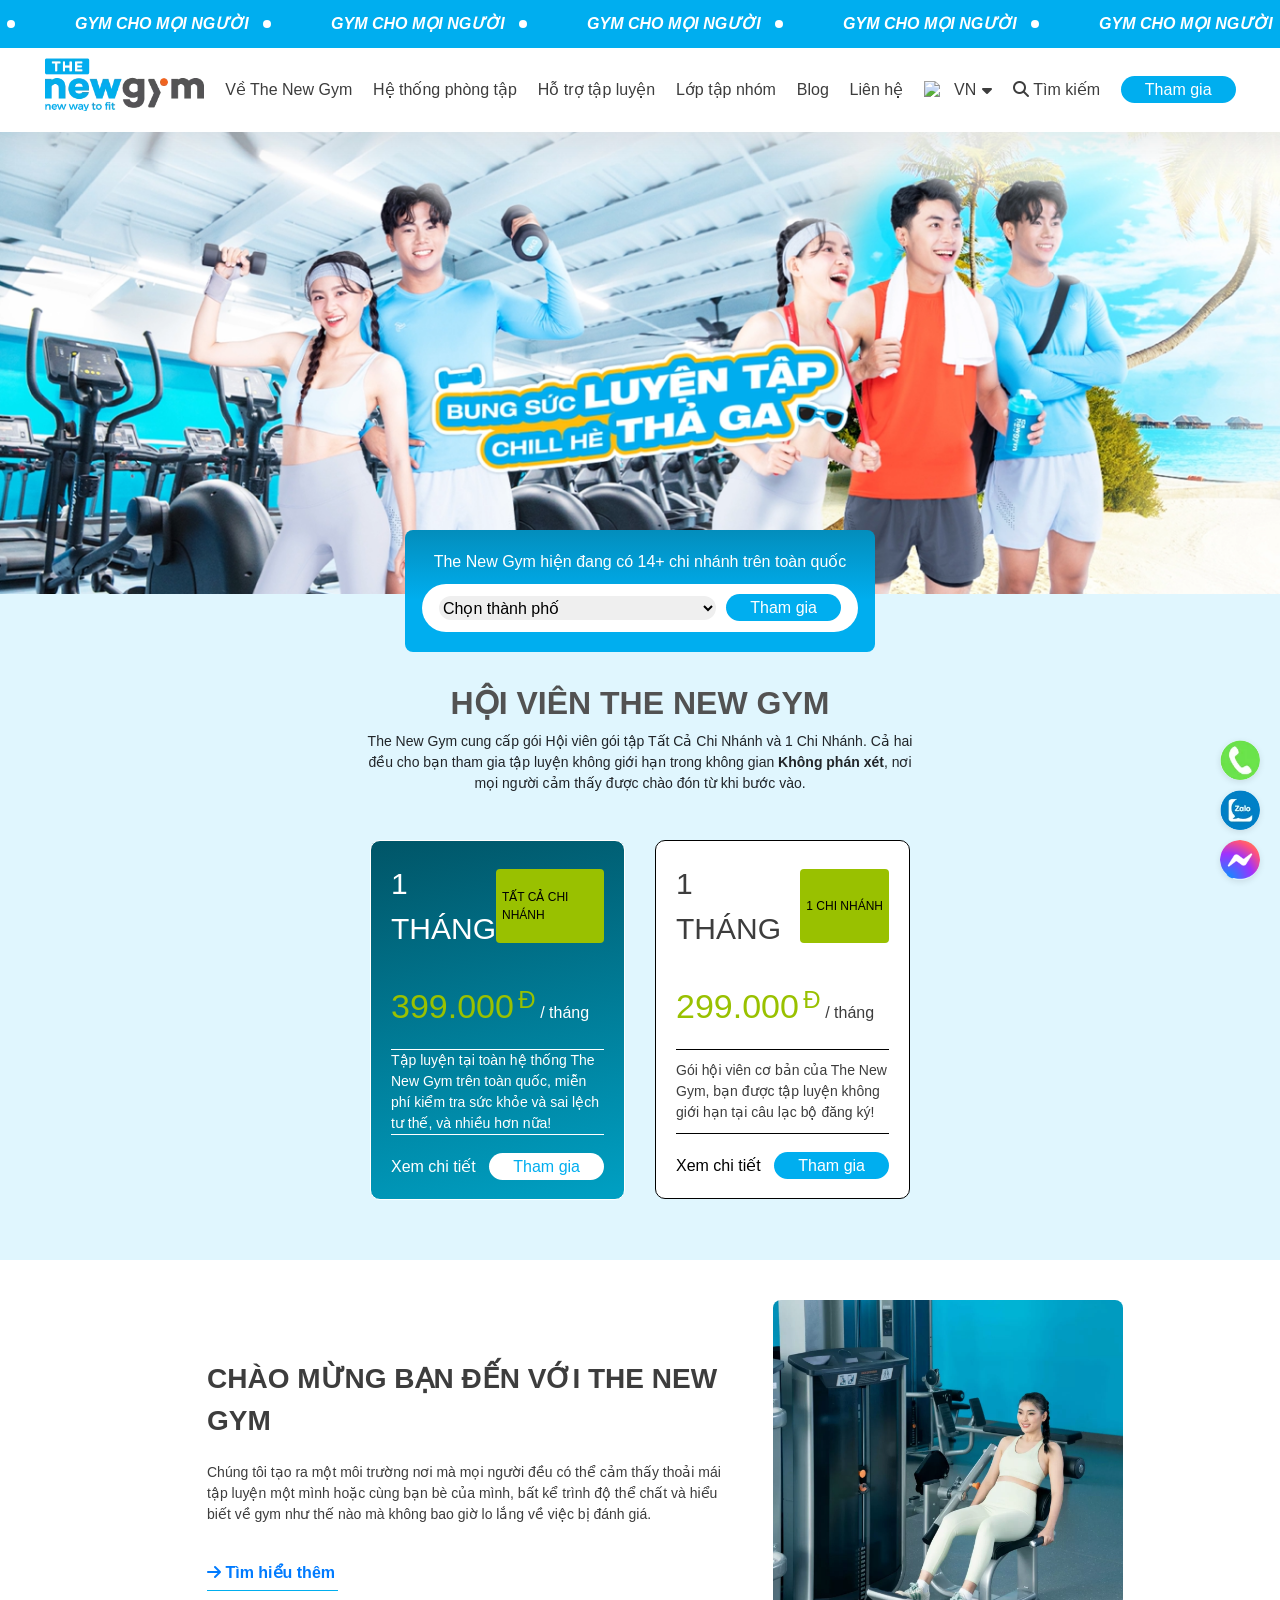
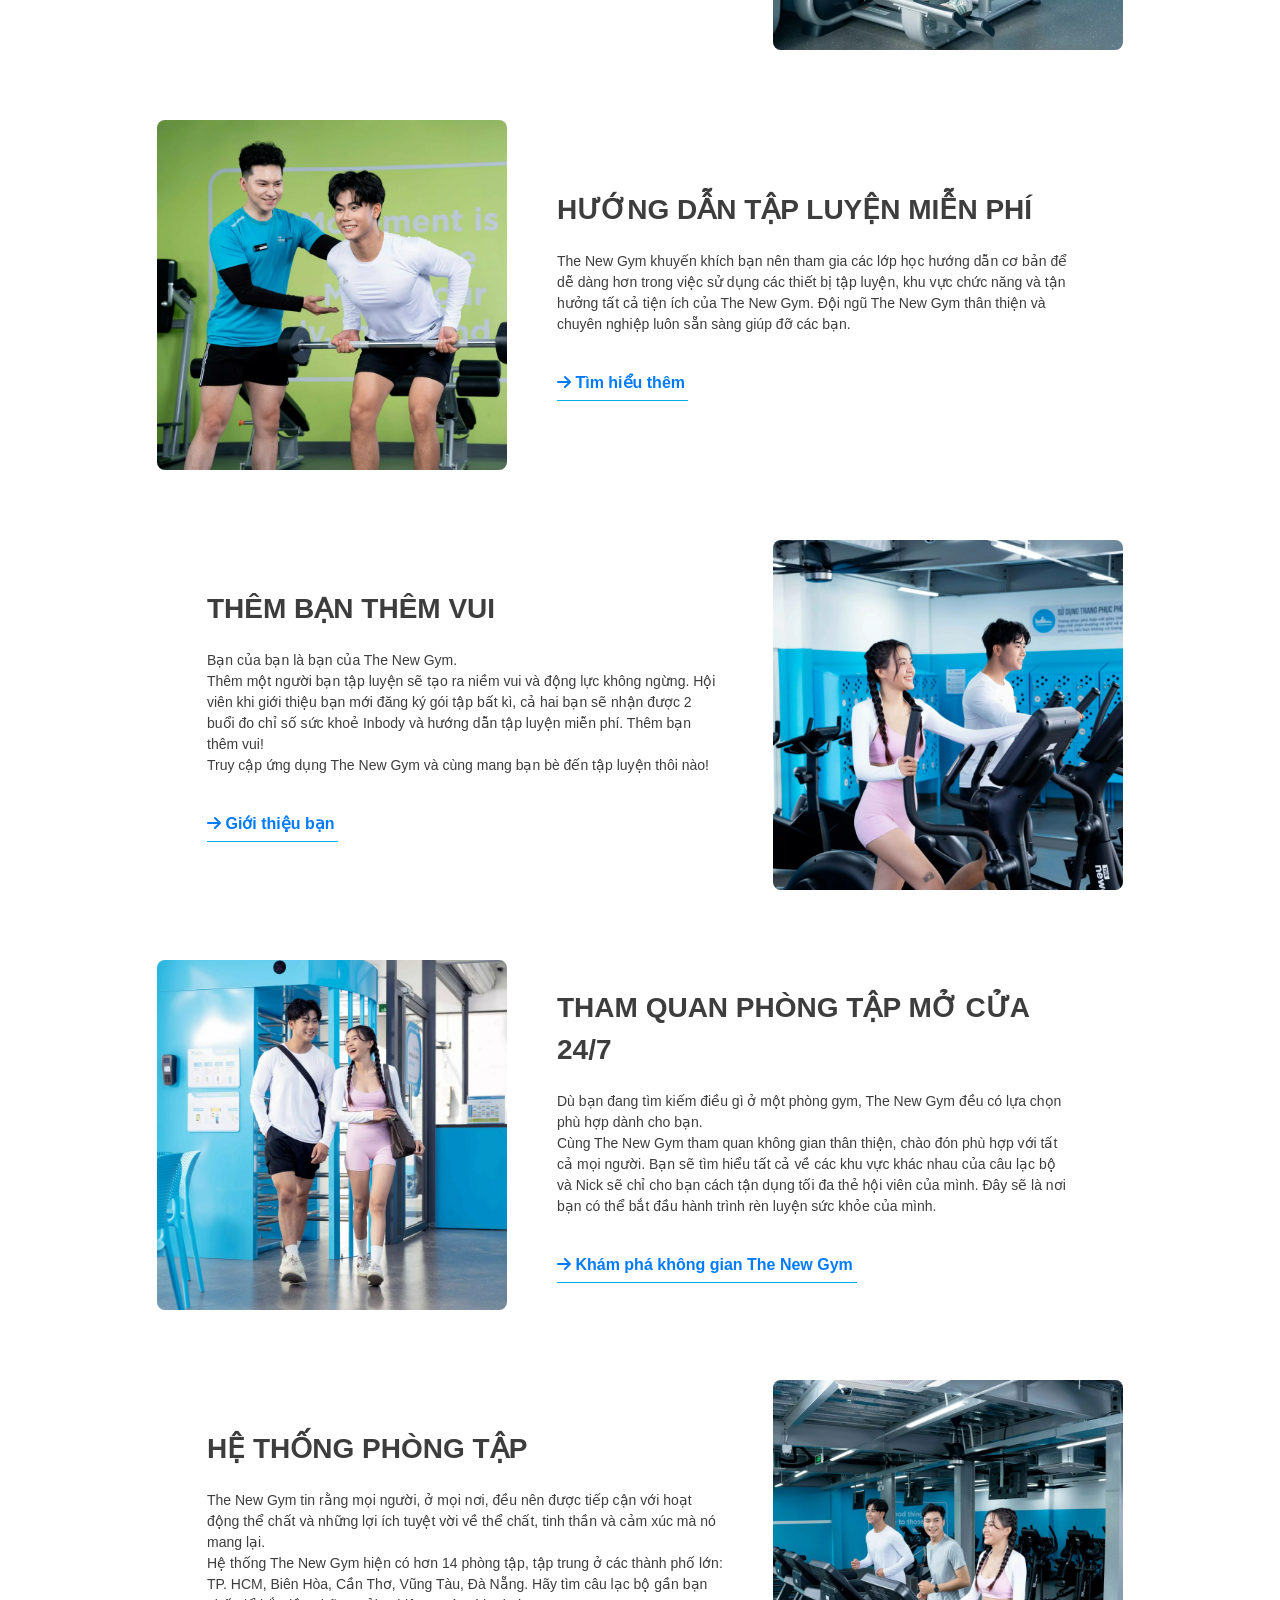
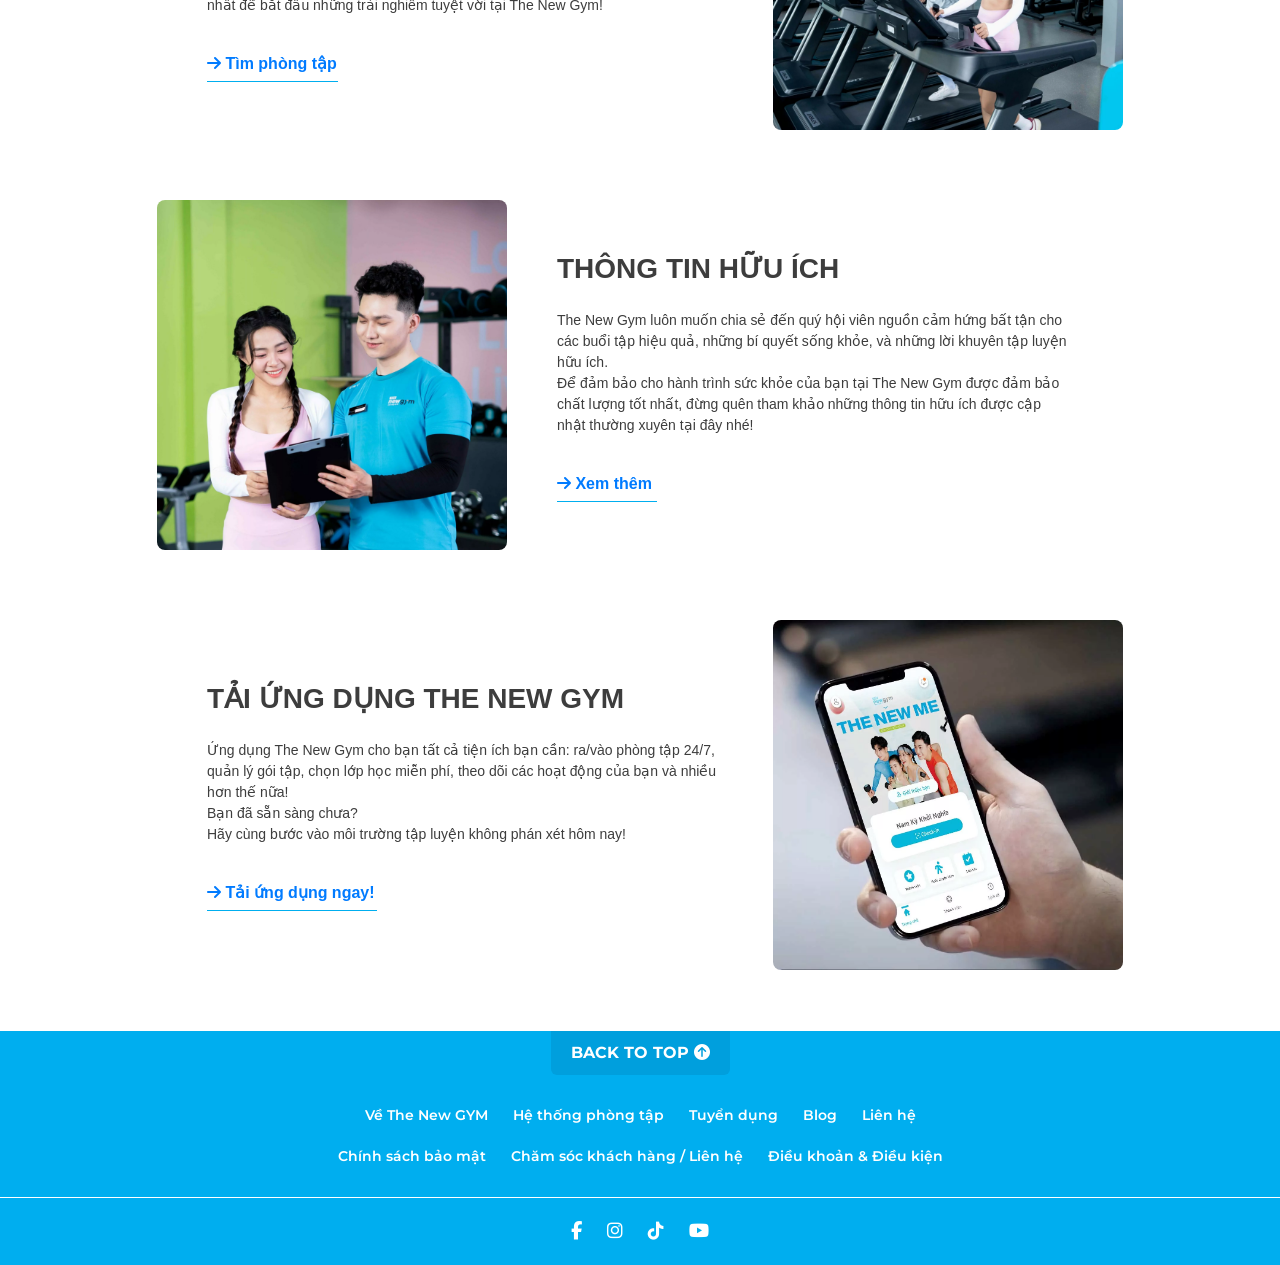
==== commit 8bc8f877: "Add Group" ====
--- a/index.html
+++ b/index.html
@@ -350,7 +350,7 @@
             <div class="containerFooter__info">
                 <div class="containerFooter__info-about">
                     <a href="./presentation/about.html" class="containerFooter__info-about-item">Về The New GYM</a>
-                    <a href="#" class="containerFooter__info-about-item">Hệ thống phòng tập</a>
+                    <a href="./presentation/room.html" class="containerFooter__info-about-item">Hệ thống phòng tập</a>
                     <a href="#" class="containerFooter__info-about-item">Tuyển dụng</a>
                     <a href="#" class="containerFooter__info-about-item">Blog</a>
                     <a href="#" class="containerFooter__info-about-item">Liên hệ</a>
--- a/assets/css/main.css
+++ b/assets/css/main.css
@@ -13,6 +13,7 @@
     --primary-color: #00aeef;
     --second-color: #99c100;
     --text-color: #3d3d3d;
+    --text-two-color: #525252;
     --white-color: #ffffff;
     --black-color: #000000;
 }
@@ -54,6 +55,7 @@
 .containerNavbar {
     display: block;
     height: 125px;
+    box-shadow: 4px 4px 32px 16px rgba(0, 0, 0, .08);
     position: fixed;
     top: 0px;
     z-index: 100;
@@ -243,6 +245,10 @@
   font-size: 14px;
 }
 
+.containerFooter__info-about-item.active {
+  color: var(--text-two-color);
+}
+
 .containerFooter__info-about-item:hover,
 .containerFooter__info-policy-item:hover {
   text-decoration: none;
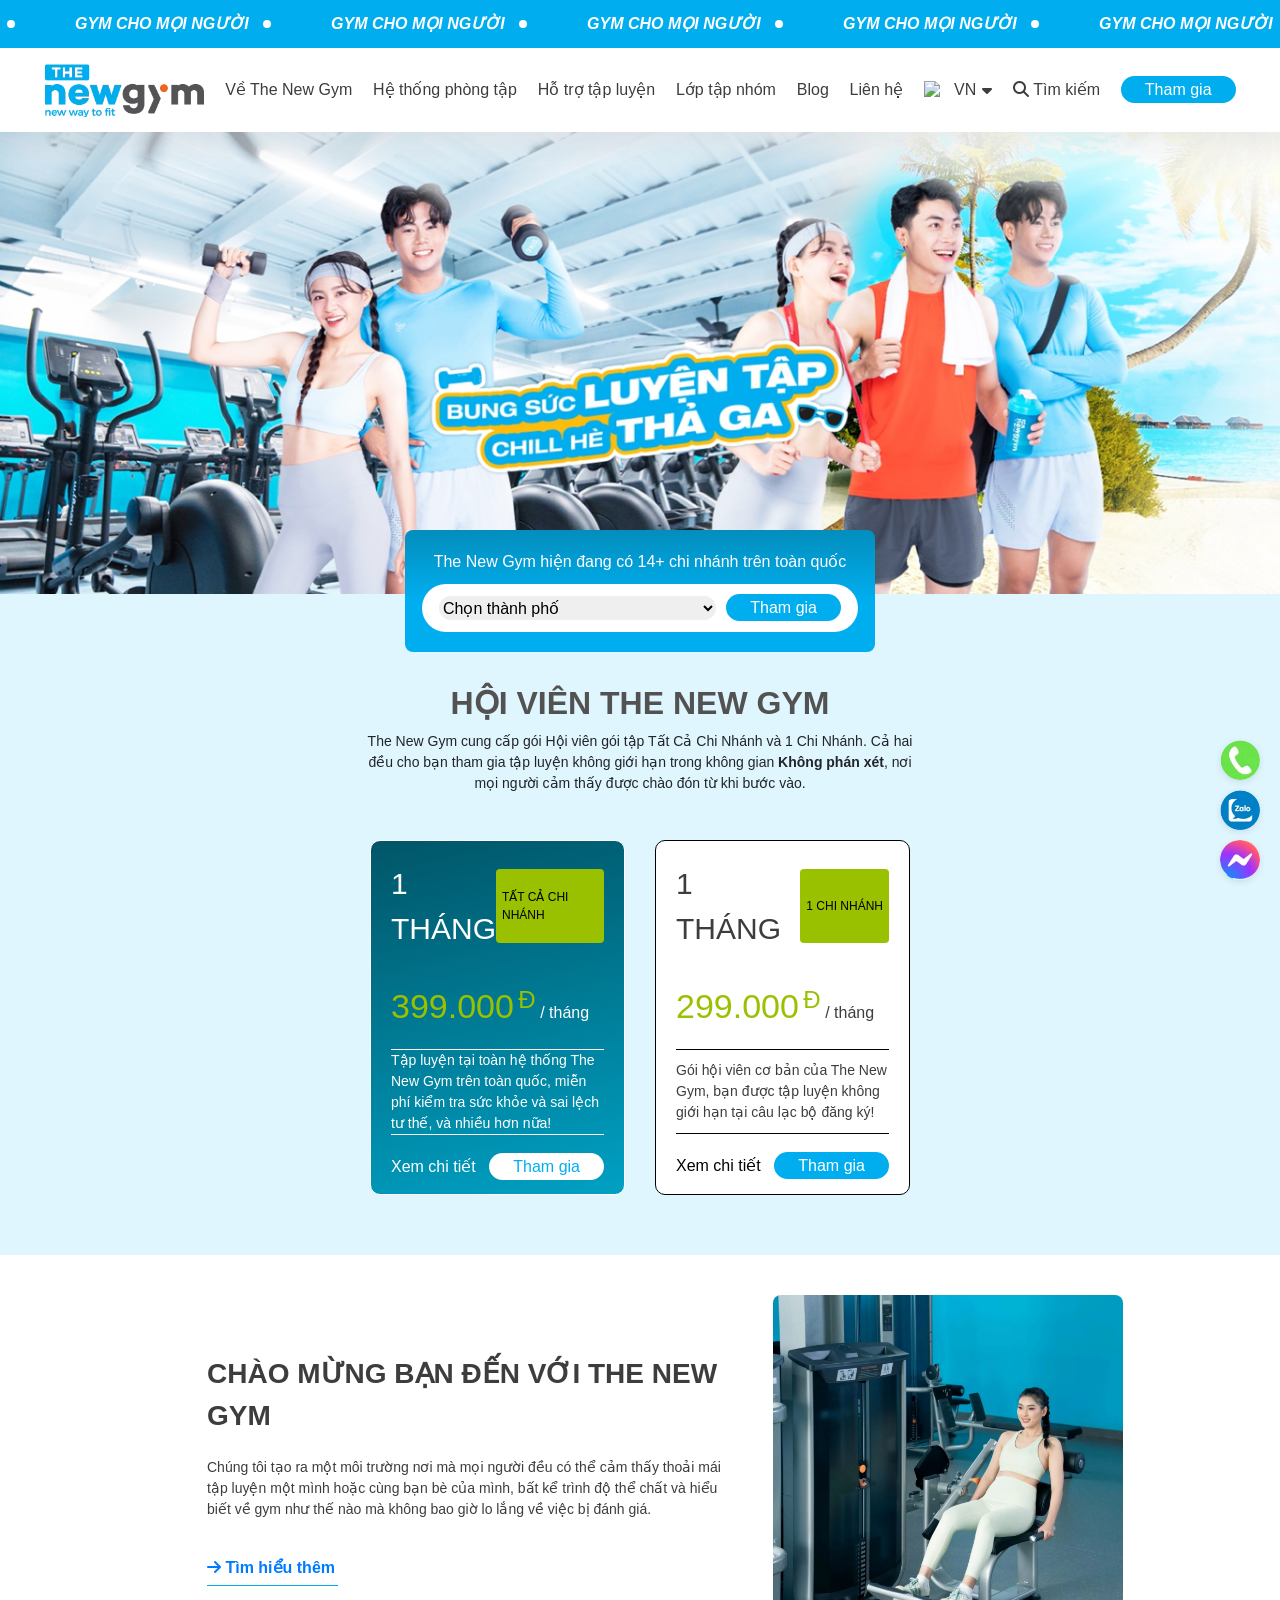
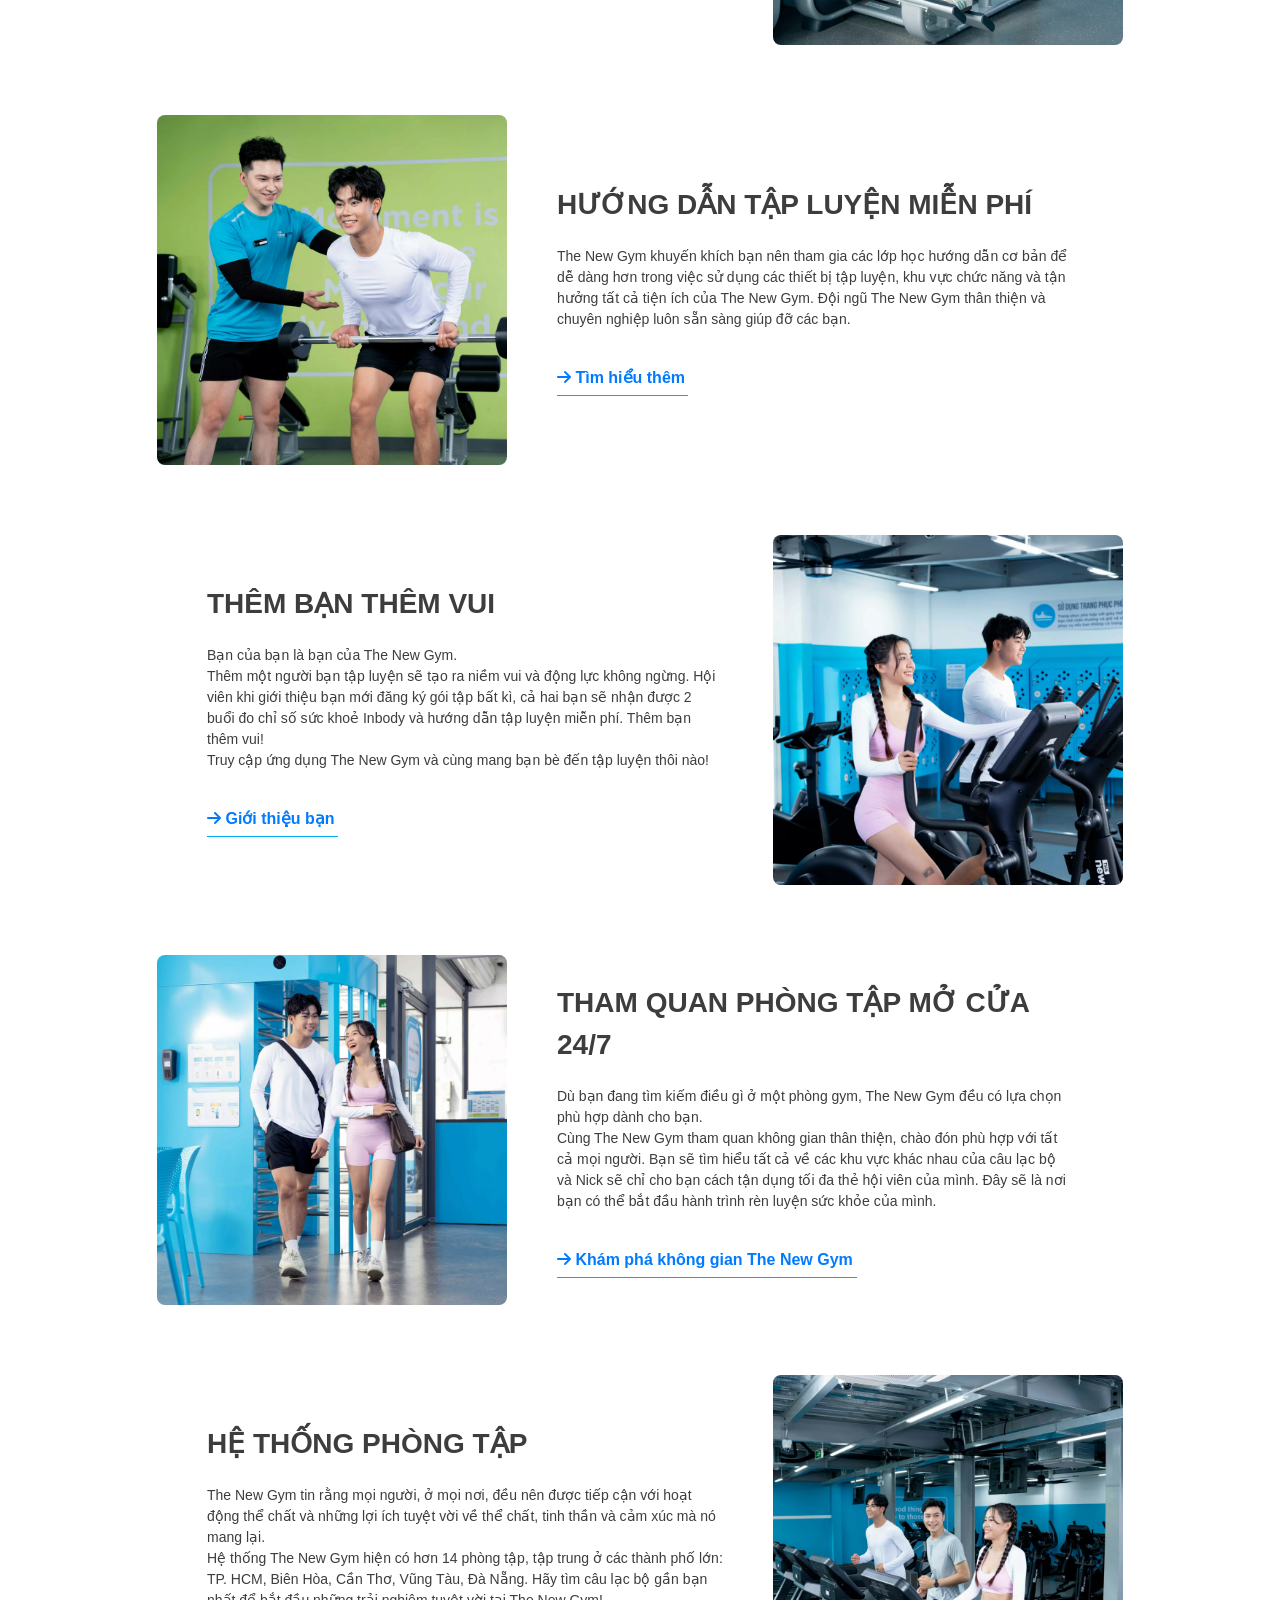
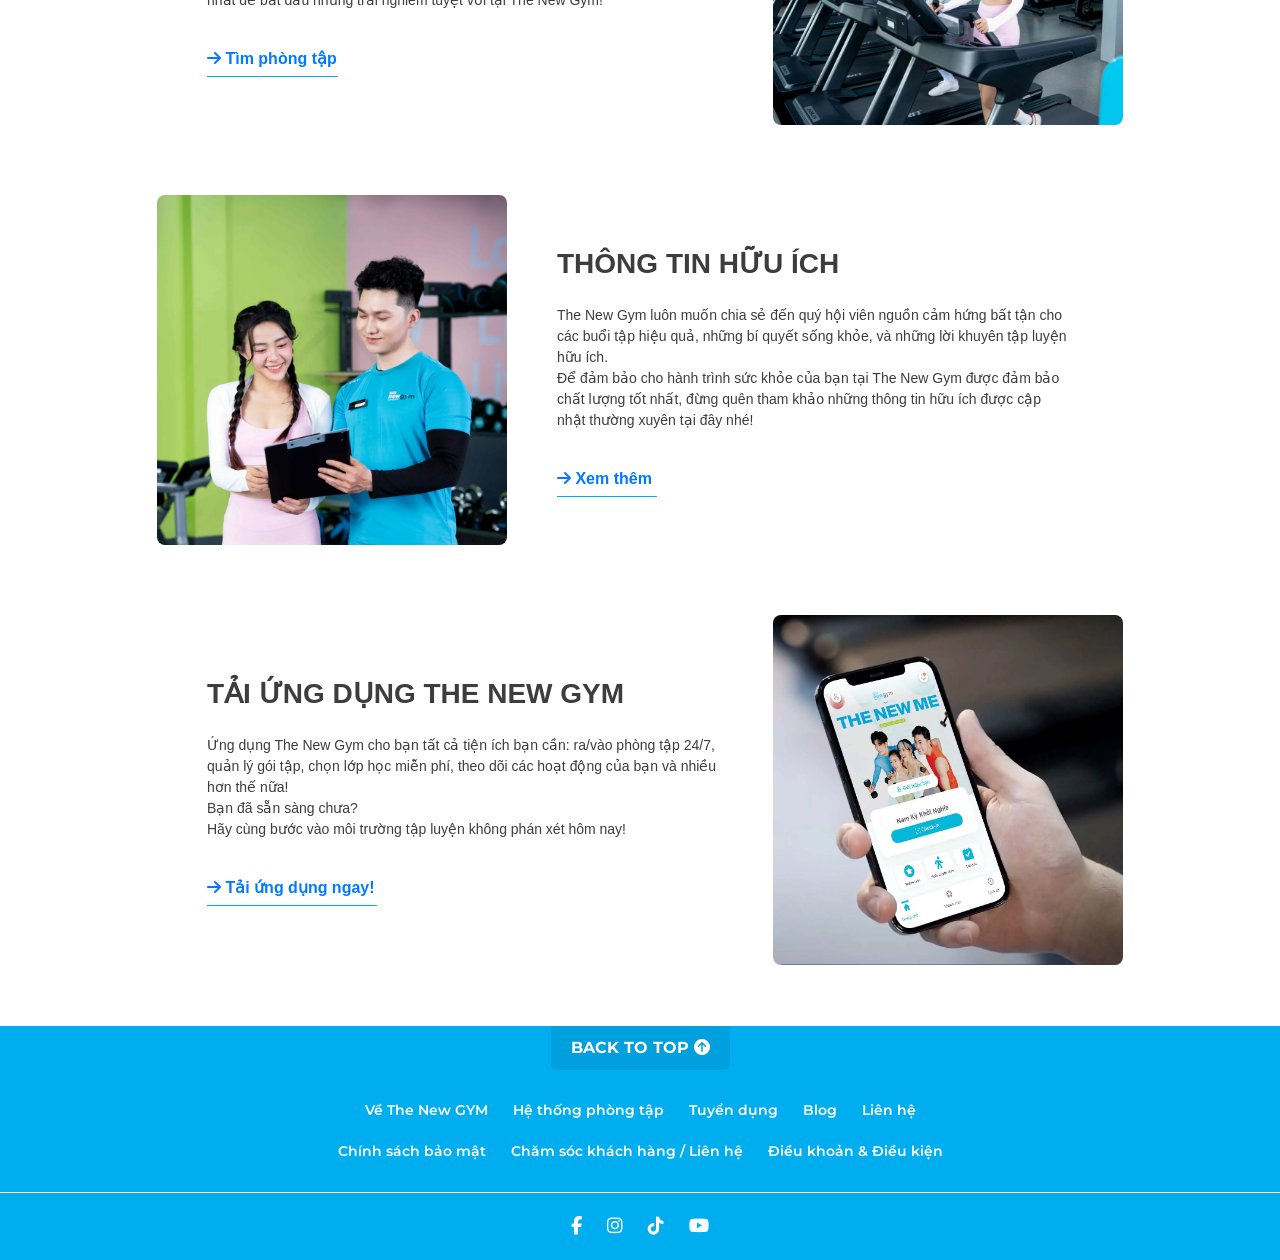
==== commit c8e7f71f: "Responsive Navbar and Index" ====
--- a/index.html
+++ b/index.html
@@ -35,13 +35,13 @@
                 </a>
             </div>
 
-            <span class="containerNavbar__navbar-menu-list-item"><a href="../presentation/about.html">Về The New Gym</a></span>
-            <span class="containerNavbar__navbar-menu-list-item"><a href="../presentation/room.html">Hệ thống phòng tập</a></span>
-            <span class="containerNavbar__navbar-menu-list-item"><a href="../presentation/support.html">Hỗ trợ tập luyện</a></span>
-            <span class="containerNavbar__navbar-menu-list-item"><a href="../presentation/group.html">Lớp tập nhóm</a></span>
-            <span class="containerNavbar__navbar-menu-list-item"><a href="../presentation/blog.html">Blog</a></span>
-            <span class="containerNavbar__navbar-menu-list-item"><a href="../presentation/contact.html">Liên hệ</a></span>
-            <span class="containerNavbar__navbar-menu-list-item vn">
+            <span class="containerNavbar__navbar-menu-list-item hiddenMobileTablet"><a href="../presentation/about.html">Về The New Gym</a></span>
+            <span class="containerNavbar__navbar-menu-list-item hiddenMobileTablet"><a href="../presentation/room.html">Hệ thống phòng tập</a></span>
+            <span class="containerNavbar__navbar-menu-list-item hiddenMobileTablet"><a href="../presentation/support.html">Hỗ trợ tập luyện</a></span>
+            <span class="containerNavbar__navbar-menu-list-item hiddenMobileTablet"><a href="../presentation/group.html">Lớp tập nhóm</a></span>
+            <span class="containerNavbar__navbar-menu-list-item hiddenMobileTablet"><a href="../presentation/blog.html">Blog</a></span>
+            <span class="containerNavbar__navbar-menu-list-item hiddenMobileTablet"><a href="../presentation/contact.html">Liên hệ</a></span>
+            <span class="containerNavbar__navbar-menu-list-item vn mlr-8px">
                 <a href="#">
                     <span class="lang-icon">
                         <img class="wpml-ls-flag" src="https://thenewgym.vn/wp-content/plugins/sitepress-multilingual-cms/res/flags/vi.svg" alt="VN flag" width="24" height="18">
@@ -60,18 +60,38 @@
                 </a>
             </span>
 
-            <span class="containerNavbar__navbar-menu-list-item"><a href="../presentation/find.html">
+            <span class="containerNavbar__navbar-menu-list-item mlr-8px hiddenMobile"><a href="../presentation/find.html">
                 <i class="fa-solid fa-magnifying-glass"></i>
                 Tìm kiếm</a>
             </span>
 
-            <span class="containerNavbar__navbar-menu-list-item">
+            <span class="containerNavbar__navbar-menu-list-item mlr-8px hiddenMobile">
                 <a class="containerNavbar__navbar-menu-list-item-btn" href="../presentation/join.html">
                     Tham gia
                 </a>
             </span>
 
+            <div class="containerNavbar__navbar-menu-list-item hiddenLaptop mlr-8px">
+                <div class="btnBar">
+                    <i class="fas fa-bars"></i>
+                </div>
+            </div>
+
         </div>
+
+        <div class="mobile-menu hiddenLaptop">
+            <ul>
+                <li><a href="../presentation/about.html">Về The New Gym</a></li>
+                <li><a href="../presentation/room.html">Hệ thống phòng tập</a></li>
+                <li><a href="../presentation/support.html">Hỗ trợ tập luyện</a></li>
+                <li><a href="../presentation/group.html">Lớp tập nhóm</a></li>
+                <li><a href="../presentation/blog.html">Blog</a></li>
+                <li><a href="../presentation/contact.html">Liên hệ</a></li>
+                <li class="hiddenTablet"><a href="../presentation/find.html">Tìm kiếm</a></li>
+                <li class="hiddenTablet"><a href="../presentation/join.html">Tham gia</a></li>
+            </ul>
+        </div>
+
     </div>
 
     <!-- Main -->
@@ -386,7 +406,7 @@
     </div>
 
     <script>
-       document.getElementById("backToTop").addEventListener("click", function () {
+        document.getElementById("backToTop").addEventListener("click", function () {
         let scrollStep = -window.scrollY / 50;
         let scrollInterval = setInterval(function () {
                 if (window.scrollY != 0) {
@@ -396,6 +416,13 @@
                 }
             }, 10);
         });
+
+        const btnBar = document.querySelector('.btnBar');
+        const mobileMenu = document.querySelector('.mobile-menu');
+
+        btnBar.addEventListener('click', () => {
+            mobileMenu.classList.toggle('open');
+        });
     </script>
 </body>
 </html>
--- a/assets/css/main.css
+++ b/assets/css/main.css
@@ -39,6 +39,18 @@
     text-decoration: none;
 }
 
+.btnBar {
+    background-color: var(--primary-color);
+    color: var(--white-color);
+    width: 35px;
+    height: 35px;
+    display: flex;
+    justify-content: center;
+    align-items: center;
+    border-radius: 50%;
+    font-weight: 500;
+}
+
 .btnPrimary.normal {
     background-color: var(--white-color);
     color: var(--primary-color);
@@ -48,6 +60,10 @@
     background-color: var(--second-color);
     color: var(--white-color);
     text-decoration: none;
+}
+
+.mb-30px {
+    margin-bottom: 30px;
 }
 
 /* Nav */
@@ -60,6 +76,17 @@
     top: 0px;
     z-index: 100;
     width: 100%;
+}
+
+@keyframes slideDown {
+    0% {
+        opacity: 0;
+        transform: translateY(-20px);
+    }
+    100% {
+        opacity: 1;
+        transform: translateY(0);
+    }
 }
 
 .containerNavbar-banner__list {
@@ -94,6 +121,7 @@
     width: 100%;
     padding: 10px 34px;
     justify-content: space-around;
+    align-items: center;
     background-color: var(--white-color);
 }
 
@@ -199,6 +227,43 @@
   vertical-align: middle;
 }
 
+.mobile-menu {
+    position: absolute;
+    top: 130px;
+    left: 0;
+    width: 100%;
+    background-color: #e0f6fe;
+    box-shadow: 0 8px 16px rgba(0, 0, 0, 0.1);
+    z-index: 99;
+
+    opacity: 0;
+    visibility: hidden;
+    transform: translateY(-10px);
+    transition: opacity 0.4s ease, transform 0.4s ease, visibility 0.4s;
+}
+
+.mobile-menu.open {
+    opacity: 1;
+    visibility: visible;
+    transform: translateY(0);
+}
+
+.mobile-menu ul {
+    list-style: none;
+    padding: 10px;
+    margin: 0;
+}
+
+.mobile-menu li {
+    padding: 12px 16px;
+}
+
+.mobile-menu li a {
+    text-decoration: none;
+    color: var(--text-color);
+    font-weight: 500;
+}
+
 /* Footer */
 /* Footer */
 footer {
@@ -311,3 +376,91 @@
   transform: scale(1.1);
 }
 
+/* Responsive Main */
+/* Mobile & Tablet */
+@media (max-width: 63.9375em /* < 1023px */) {
+    .showMobileTablet {
+        display: block;
+    }
+
+    .hiddenMobileTablet {
+        display: none;
+    }
+
+    .containerNavbar__navbar-logo {
+        flex: 1;
+    }
+
+    .mlr-8px {
+        margin-left: 8px;
+        margin-right: 8px;
+    }
+}
+
+/* Tablet */
+@media (min-width: 46.25em /* >= 740px */) and (max-width: 63.9375em /* <= 1023px */) {
+    html {
+        min-width: 1000px;
+    }
+    
+    .hiddenTablet {
+        display: none;
+    }
+
+    .containerNavbar-banner__list-item:nth-child(4),
+    .containerNavbar-banner__list-item:nth-child(5) {
+        display: none;
+    }
+
+    .containerNavbar-banner__list-item {
+        margin-right: 40px;
+    }
+
+    .containerNavbar-banner__list {
+        padding: 20px;
+        justify-content: center;
+    }
+
+    .divEn {
+        top: 84%;
+        right: 34%;
+    }
+}
+
+/* Mobile */
+@media (max-width: 46.1875em /* <= 739px */) {
+    .hiddenMobile {
+        display: none;
+    }
+
+    .containerNavbar__navbar {
+        padding: 10px 10px;
+    }
+
+    .containerNavbar-banner__list-item:nth-child(3),
+    .containerNavbar-banner__list-item:nth-child(4),
+    .containerNavbar-banner__list-item:nth-child(5) {
+        display: none;
+    }
+
+    .containerNavbar-banner__list-item {
+        gap: 5px;
+    }
+
+    .divEn {
+        top: 84%;
+        right: 26%;
+    }
+}
+
+/* PC */
+@media (min-width: 64em /* >= 1024 */) {
+    .hiddenLaptop {
+        display: none;
+    }
+}
+
+/* Tablet & PC */
+@media (min-width: 46.25em /* >= 740px */) {
+    
+}
--- a/assets/css/index.css
+++ b/assets/css/index.css
@@ -59,9 +59,7 @@
 .containerFirst-content__slogan-des {
     font-size: 14px;
     text-align: center;
-    text-justify: inter-word;
-}
-
+}
 
 .containerFirst-content__package.row {
     margin: 30px 280px 60px;
@@ -76,6 +74,7 @@
     background: linear-gradient(167deg, #013641 -41.96%, #009fc2 98.33%);
     color: var(--white-color);
     border-radius: 10px;
+    height: 355px;
 }
 
 .containerFirst-content__package-item.normal {
@@ -218,4 +217,82 @@
     height: 350px;
     object-fit: cover;
     border-radius: 8px;
+}
+
+/* Responsive Main */
+/* Mobile & Tablet */
+@media (max-width: 63.9375em /* < 1023px */) {
+
+}
+
+/* Tablet */
+@media (min-width: 46.25em /* >= 740px */) and (max-width: 63.9375em /* <= 1023px */) {
+    .containerFirst-content__package.row {
+        margin: 30px 150px 60px;
+        padding: 0px 20px;
+        flex-wrap: nowrap;
+    }
+
+    .containerFirst-content__slogan {
+        padding: 0px;
+    }
+
+    .containerFirst-content__package-item {
+        margin-bottom: 20px;
+    }
+}
+
+/* Mobile */
+@media (max-width: 46.1875em /* <= 739px */) {
+    .containerFirst-content__package.row {
+        margin: 20px 12px;
+        padding: 0;
+    }
+
+    .containerFirst-content__slogan {
+        margin: 180px 12px 0px;
+        padding: 0;
+    }
+
+    .containerFirst-banner {
+        margin-top: 130px;
+    }
+
+    .containerSecond-content__item {
+        flex-direction: column !important;
+        width: 100%;
+        margin: 0 12px 40px;
+    }
+
+    .containerSecond-content__item-img img {
+        width: 100%;
+        height: auto;
+    }
+
+    .containerSecond-content__item-des {
+        padding: 0;
+        margin-bottom: 30px;
+    }
+
+    .containerFirst-content__package-item {
+        height: auto;
+        margin-bottom: 20px;
+    }
+
+    .containerFirst-content__address {
+        top: 15px;
+        width: 90%;
+        left: 50%;
+        transform: translateX(-50%);
+    }
+}
+
+/* PC */
+@media (min-width: 64em /* >= 1024 */) {
+
+}
+
+/* Tablet & PC */
+@media (min-width: 46.25em /* >= 740px */) {
+    
 }
